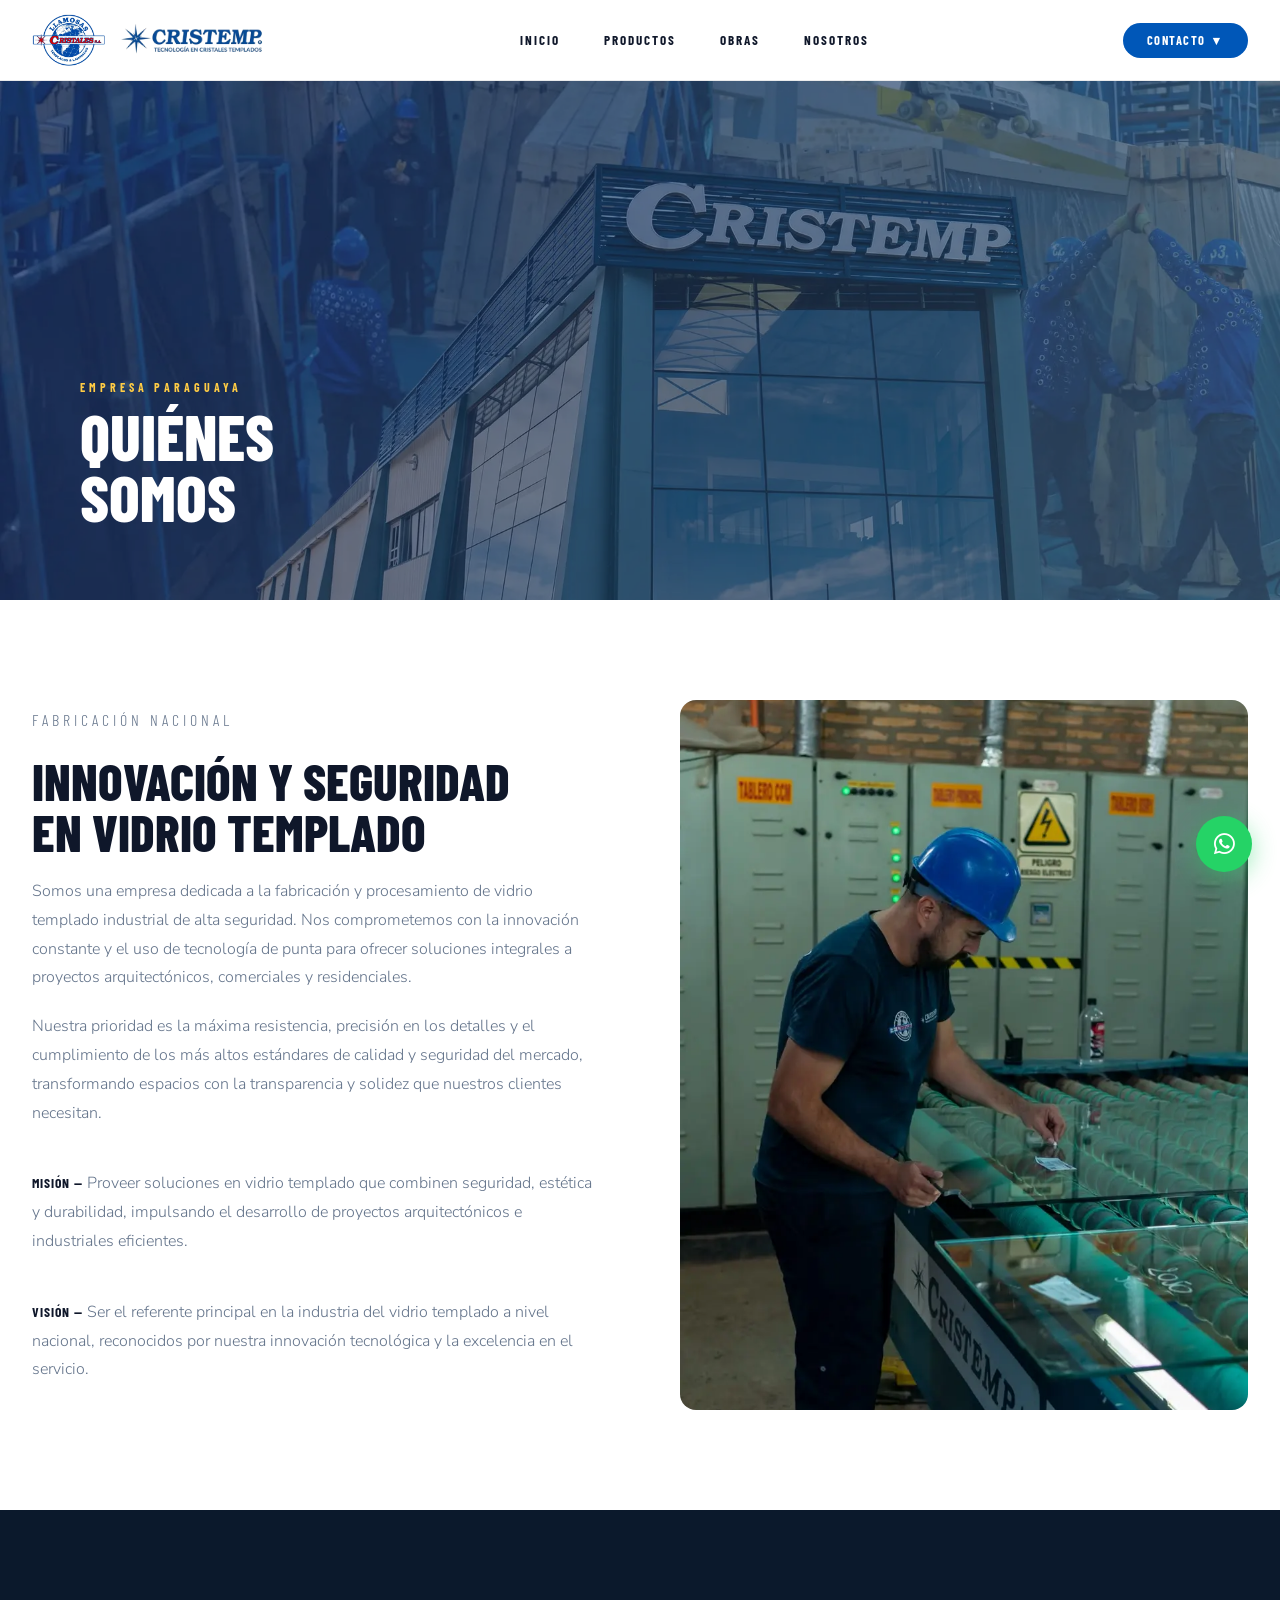
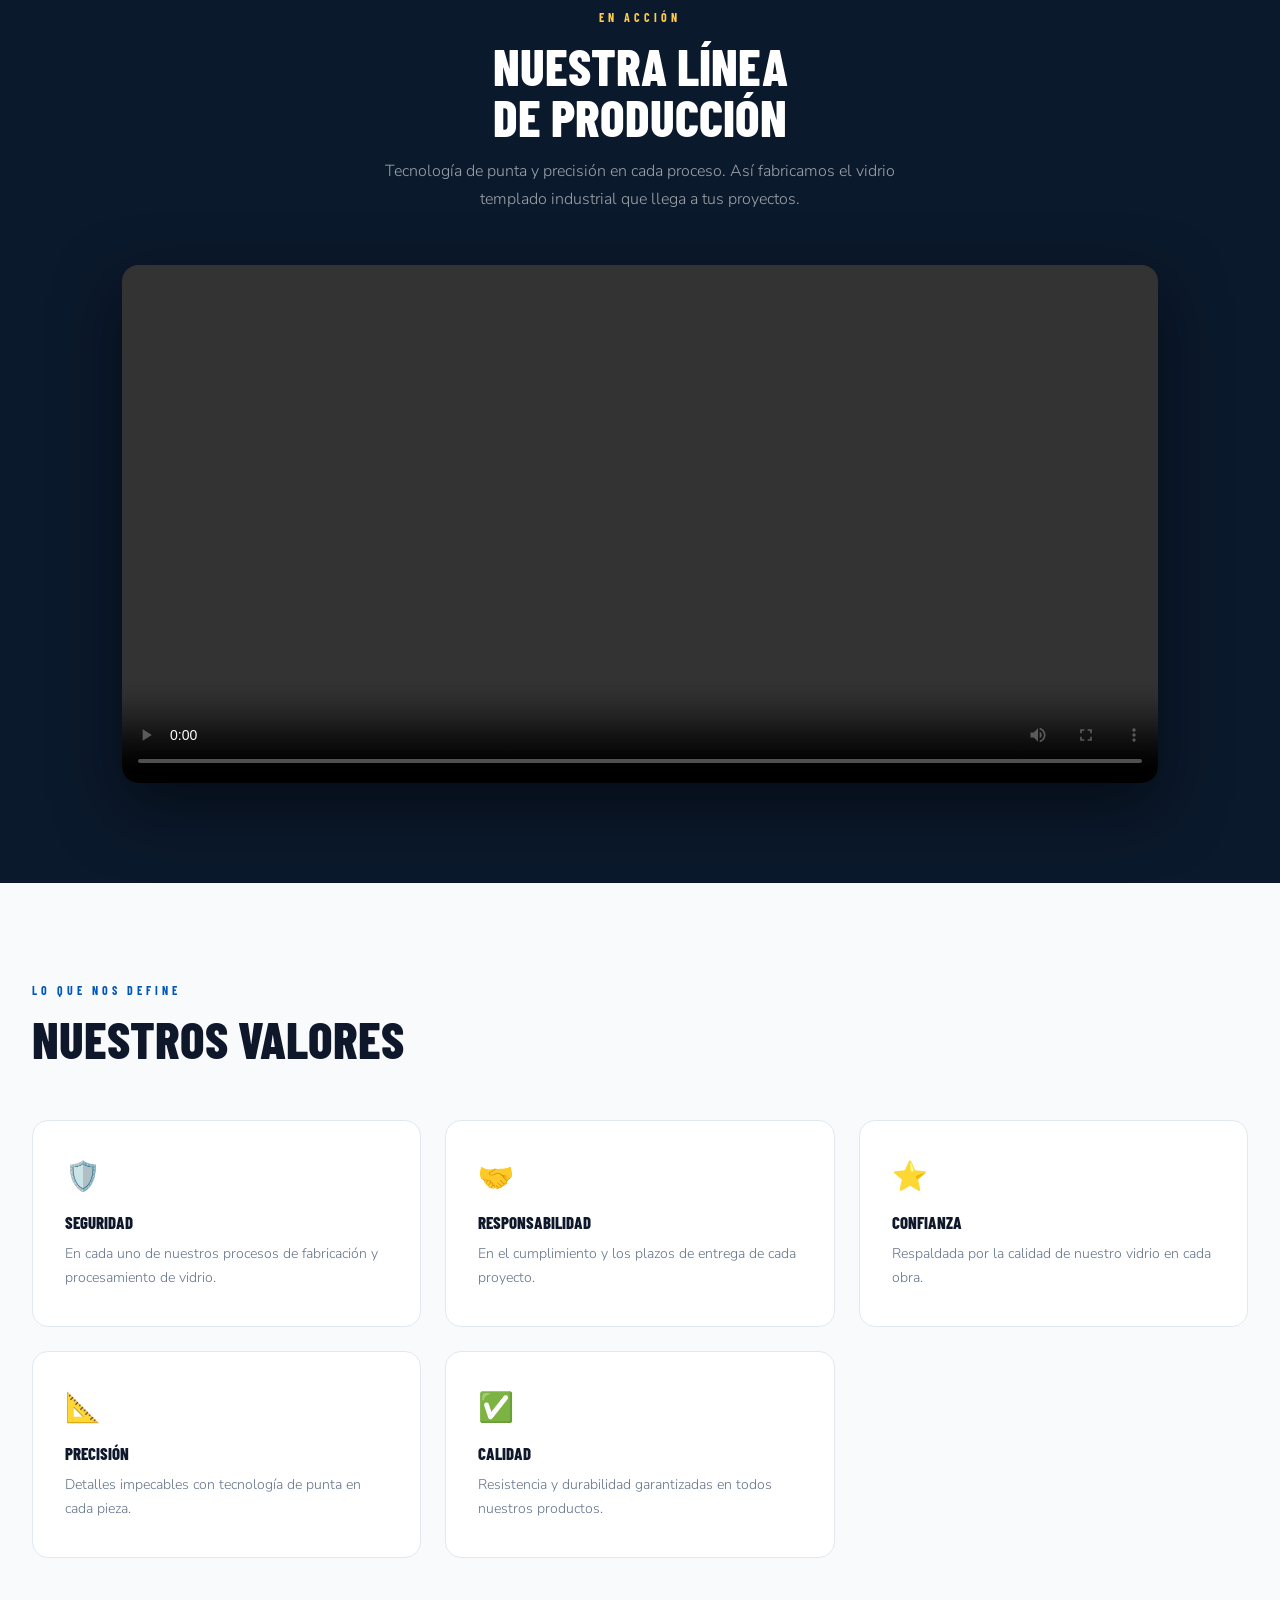
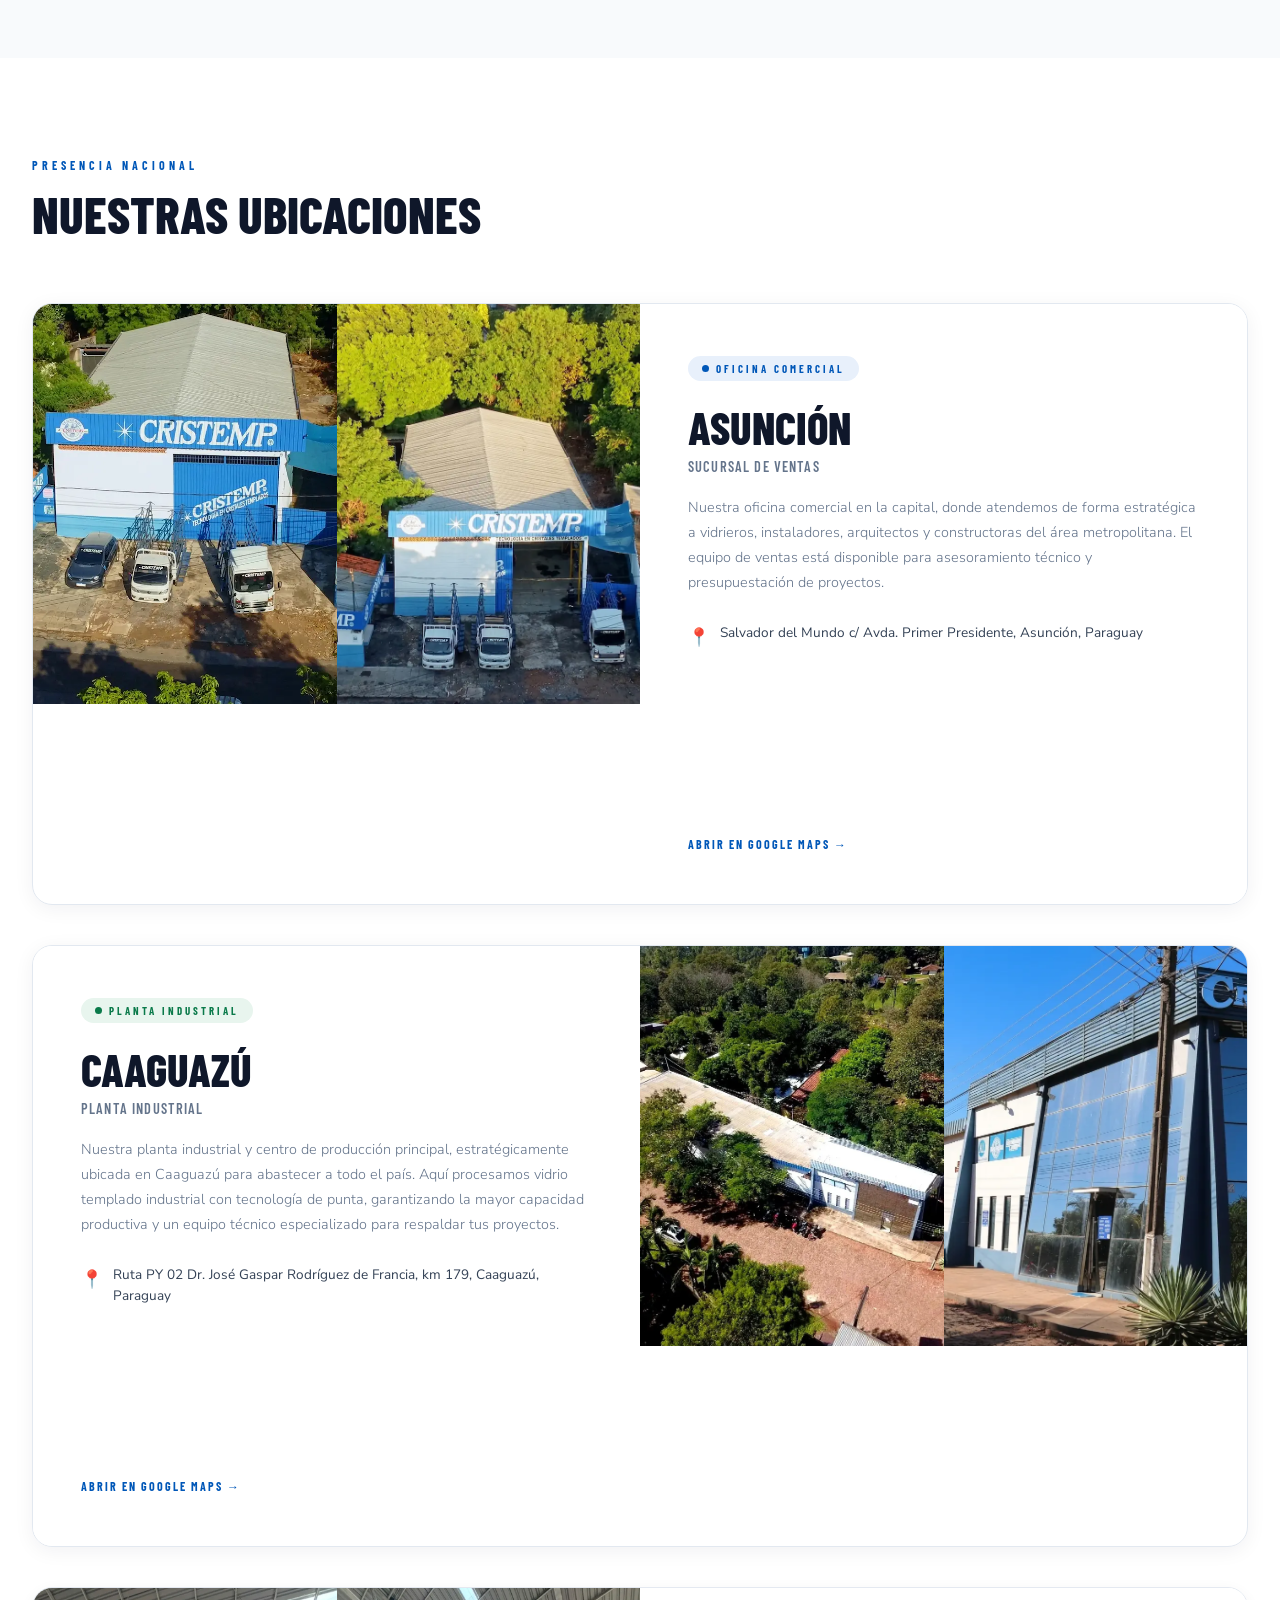
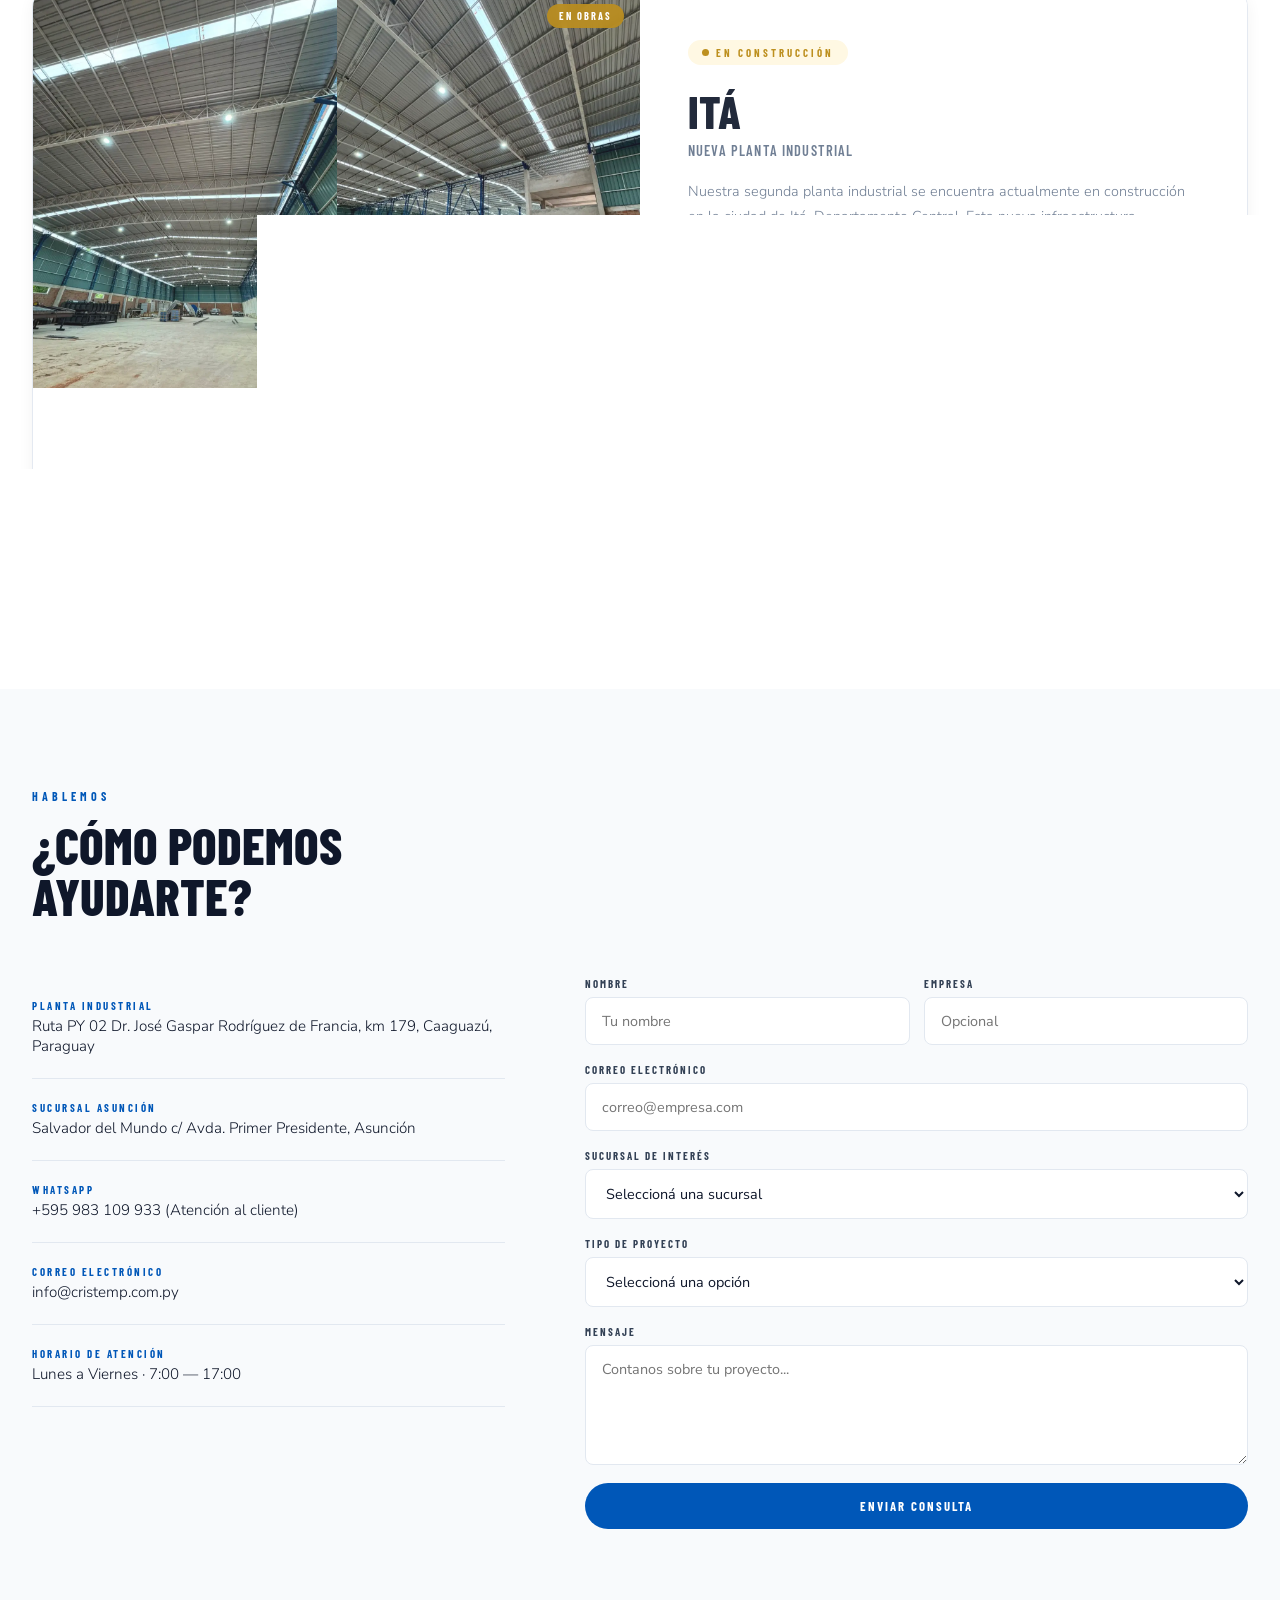
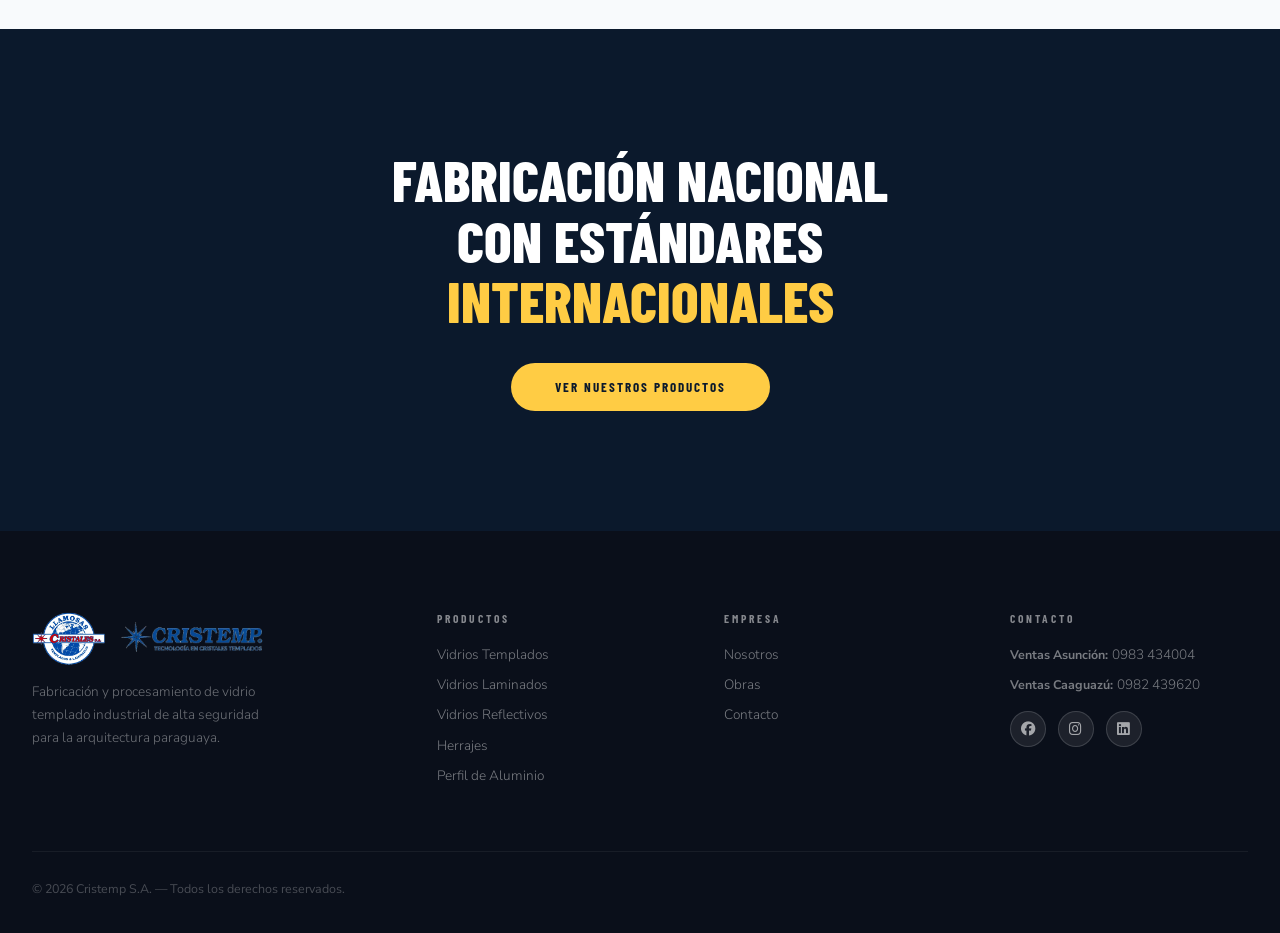
==== nosotros.html @ 5b325dee "re cambio de logo en el head en todas las paginas" ====
<!DOCTYPE html>
<html lang="es">

<head>
  <meta charset="UTF-8">
  <meta name="viewport" content="width=device-width, initial-scale=1.0">
  <title>Cristemp | Nosotros</title>
  <link rel="preconnect" href="https://fonts.googleapis.com">
  <link rel="preconnect" href="https://fonts.gstatic.com" crossorigin>
  <link
    href="https://fonts.googleapis.com/css2?family=Barlow+Condensed:wght@300;400;600;700;800&family=Nunito+Sans:wght@300;400;600&display=swap"
    rel="stylesheet">
  <link rel="stylesheet" href="css/styles.css">
  <link rel="stylesheet" href="https://cdnjs.cloudflare.com/ajax/libs/font-awesome/6.5.1/css/all.min.css">

  <link rel="icon" type="image/webp" href="images/logoOriginal.webp">
</head>

<body>

  <!-- ════ HEADER ════ -->
  <header class="header">
    <div class="header__inner">

      <div class="header__logos">
        <a href="index.html" class="header__logo-link">
          <img src="images/llamosas.webp" alt="Logo Cristemp Principal" class="header__logo-img">
        </a>
        <a href="index.html" class="header__logo-link">
          <img src="images/cristemp.webp" alt="Logo Cristemp Secundario" class="header__logo-img">
        </a>
      </div>

      <nav>
        <button class="nav__toggle" aria-label="Abrir menú" aria-expanded="false">☰</button>
        <ul class="nav__list">
          <li><a href="index.html" class="nav__link">Inicio</a></li>
          <li><a href="productos.html" class="nav__link">Productos</a></li>
          <li><a href="obras.html" class="nav__link">Obras</a></li>
          <li><a href="nosotros.html" class="nav__link">Nosotros</a></li>
        </ul>
      </nav>
      <div class="header__contact-group">
        <!-- Botón principal o contenedor -->
        <button class="nav__cta">Contacto ▼</button>

        <!-- Lista desplegable oculta -->
        <div class="nav__contact-dropdown">
          <a href="https://wa.me/595983434004?text=Hola,%20me%20pongo%20en%20contacto%20a%20trav%C3%A9s%20de%20la%20p%C3%A1gina%20web."
            target="_blank" rel="noopener">
            Asunción: 0983 434004
          </a>
          <a href="https://wa.me/595982439620?text=Hola,%20me%20pongo%20en%20contacto%20a%20trav%C3%A9s%20de%20la%20p%C3%A1gina%20web."
            target="_blank" rel="noopener">
            Caaguazú: 0982 439620
          </a>
        </div>
      </div>
    </div>
  </header>


  <!-- ════ PAGE HERO ════ -->
  <section class="page-hero">
    <img class="page-hero__img"
src="images2/quienesSomos.webp"      alt="Instalación de vidrio templado" loading="eager">
    <div class="page-hero__content">
      <p class="page-hero__label">Empresa paraguaya</p>
      <h1 class="page-hero__title">Quiénes<br>somos</h1>
    </div>
  </section>

  <!-- ════ INTRO ════ -->
  <section class="nosotros-intro">
    <div class="container">
      <div class="nosotros-intro__grid">
        <div class="nosotros-intro__text">
          <p class="section-label">Fabricación nacional</p>
          <h2 class="section-title">Innovación y seguridad<br>en vidrio templado</h2>
          <p>Somos una empresa dedicada a la fabricación y procesamiento de vidrio templado industrial de alta
            seguridad. Nos comprometemos con la innovación constante y el uso de tecnología de punta para ofrecer
            soluciones integrales a proyectos arquitectónicos, comerciales y residenciales.</p>
          <p>Nuestra prioridad es la máxima resistencia, precisión en los detalles y el cumplimiento de los más altos
            estándares de calidad y seguridad del mercado, transformando espacios con la transparencia y solidez que
            nuestros clientes necesitan.</p>
          <br>
          <p><strong
              style="font-family:var(--f-display);font-size:0.85rem;letter-spacing:1px;text-transform:uppercase;color:var(--text-dark);">Misión
              —</strong> Proveer soluciones en vidrio templado que combinen seguridad, estética y durabilidad,
            impulsando el desarrollo de proyectos arquitectónicos e industriales eficientes.</p>
          <br>
          <p><strong
              style="font-family:var(--f-display);font-size:0.85rem;letter-spacing:1px;text-transform:uppercase;color:var(--text-dark);">Visión
              —</strong> Ser el referente principal en la industria del vidrio templado a nivel nacional, reconocidos
            por nuestra innovación tecnológica y la excelencia en el servicio.</p>
        </div>
        <div class="nosotros-intro__img-wrap">
          <img class="nosotros-intro__img"
src="images2/nosotros1.webp"            alt="Instalación de vidrio templado en obra" loading="lazy">
        </div>
      </div>
    </div>
  </section>

  <!-- ════ VIDEO PRODUCCIÓN ════ -->
  <section class="video-section">
    <div class="video-section__inner">
      <div class="video-section__header">
        <p class="section-label">En acción</p>
        <h2 class="section-title">Nuestra línea<br>de producción</h2>
        <p class="video-section__desc">Tecnología de punta y precisión en cada proceso. Así fabricamos el vidrio templado industrial que llega a tus proyectos.</p>
      </div>
      <div class="video-section__player">
        <video
          controls
          preload="metadata"
          playsinline
          aria-label="Video de la línea de producción de Cristemp">
          <source src="videos/produccion.mp4" type="video/mp4">
          Tu navegador no soporta la reproducción de este video.
        </video>
      </div>
    </div>
  </section>

  <!-- ════ VALORES ════ -->
  <section class="valores">
    <div class="container">
      <p class="section-label">Lo que nos define</p>
      <h2 class="section-title">Nuestros valores</h2>
      <div class="valores__grid">
        <div class="valor-card">
          <div class="valor-card__icon">🛡️</div>
          <h3 class="valor-card__title">Seguridad</h3>
          <p class="valor-card__desc">En cada uno de nuestros procesos de fabricación y procesamiento de vidrio.</p>
        </div>
        <div class="valor-card">
          <div class="valor-card__icon">🤝</div>
          <h3 class="valor-card__title">Responsabilidad</h3>
          <p class="valor-card__desc">En el cumplimiento y los plazos de entrega de cada proyecto.</p>
        </div>
        <div class="valor-card">
          <div class="valor-card__icon">⭐</div>
          <h3 class="valor-card__title">Confianza</h3>
          <p class="valor-card__desc">Respaldada por la calidad de nuestro vidrio en cada obra.</p>
        </div>
        <div class="valor-card">
          <div class="valor-card__icon">📐</div>
          <h3 class="valor-card__title">Precisión</h3>
          <p class="valor-card__desc">Detalles impecables con tecnología de punta en cada pieza.</p>
        </div>
        <div class="valor-card">
          <div class="valor-card__icon">✅</div>
          <h3 class="valor-card__title">Calidad</h3>
          <p class="valor-card__desc">Resistencia y durabilidad garantizadas en todos nuestros productos.</p>
        </div>
      </div>
    </div>
  </section>

  <!-- ════ UBICACIONES ════ -->
  <section class="ubicaciones">
    <div class="container">

      <div class="ubicaciones__header">
        <p class="section-label">Presencia nacional</p>
        <h2 class="section-title">Nuestras ubicaciones</h2>
      </div>

      <!-- ── SUCURSAL ASUNCIÓN ── -->
      <div class="loc-card">

        <div class="loc-card__info">
          <div>
            <span class="loc-card__badge loc-card__badge--office">
              <span class="loc-card__badge-dot"></span>
              Oficina comercial
            </span>
            <div class="loc-card__city">Asunción</div>
            <div class="loc-card__type">Sucursal de ventas</div>
            <p class="loc-card__desc">Nuestra oficina comercial en la capital, donde atendemos de forma estratégica a
              vidrieros, instaladores, arquitectos y constructoras del área metropolitana. El equipo de ventas está
              disponible para asesoramiento técnico y presupuestación de proyectos.</p>
            <div class="loc-card__address">
              <span class="loc-card__address-icon">📍</span>
              <span>Salvador del Mundo c/ Avda. Primer Presidente, Asunción, Paraguay</span>
            </div>
          </div>
          <a href="https://maps.app.goo.gl/vZs5Sca8u6DC9rLQ6" target="_blank" rel="noopener" class="loc-card__map-link">
            Abrir en Google Maps →
          </a>
        </div>

        <div class="loc-card__media">
          <div class="loc-card__photos">
            <div class="loc-card__photo">
              <img src="images2/sucursal_asu1.webp" alt="Interior oficina comercial Cristemp Asunción" loading="lazy">
            </div>
            <div class="loc-card__photo">
              <img src="images2/sucursal_asu2.webp" alt="Fachada zona comercial Asunción" loading="lazy">
            </div>
          </div>
          <div class="loc-card__map">
            <iframe
              src="https://www.google.com/maps/embed?pb=!1m18!1m12!1m3!1d3607.4!2d-57.5759!3d-25.2866!2m3!1f0!2f0!3f0!3m2!1i1024!2i768!4f13.1!3m3!1m2!1s0x945da5dbe191bf5b%3A0x3f85fe42ce39c18c!2sLlamosas+cristales+SA.+Sucursal+asuncion!5e0!3m2!1ses!2spy!4v1700000000000"
              allowfullscreen loading="lazy" referrerpolicy="no-referrer-when-downgrade"
              title="Mapa sucursal Asunción"></iframe>
          </div>
        </div>

      </div>

      <!-- ── PLANTA CAAGUAZÚ ── -->
      <div class="loc-card">

        <div class="loc-card__info">
          <div>
            <span class="loc-card__badge loc-card__badge--plant">
              <span class="loc-card__badge-dot"></span>
              Planta industrial
            </span>
            <div class="loc-card__city">Caaguazú</div>
            <div class="loc-card__type">Planta Industrial</div>
            <p class="loc-card__desc">Nuestra planta industrial y centro de producción principal, estratégicamente
              ubicada en Caaguazú para abastecer a todo el país. Aquí procesamos vidrio templado industrial con
              tecnología de punta, garantizando la mayor capacidad productiva y un equipo técnico especializado para
              respaldar tus proyectos.</p>
            <div class="loc-card__address">
              <span class="loc-card__address-icon">📍</span>
              <span>Ruta PY 02 Dr. José Gaspar Rodríguez de Francia, km 179, Caaguazú, Paraguay</span>
            </div>
          </div>
          <a href="https://maps.app.goo.gl/5LcsoNqG1Ea5jSvW6" target="_blank" rel="noopener" class="loc-card__map-link">
            Abrir en Google Maps →
          </a>
        </div>

        <div class="loc-card__media">
          <div class="loc-card__photos">
            <div class="loc-card__photo">
              <img src="images2/caaguazu.webp" alt="Fachada planta industrial Cristemp Caaguazú" loading="lazy">
            </div>
            <div class="loc-card__photo">
              <img src="images2/caaguazu1.webp" alt="Interior planta fabricación vidrio templado" loading="lazy">
            </div>
          </div>
          <div class="loc-card__map">
            <iframe
              src="https://www.google.com/maps/embed?pb=!1m18!1m12!1m3!1d3607.4!2d-56.0133!3d-25.4364!2m3!1f0!2f0!3f0!3m2!1i1024!2i768!4f13.1!3m3!1m2!1s0x945f3cbc72a66d6f%3A0x3eabd036921df5b3!2sLlamosas+Cristales+S.A.!5e0!3m2!1ses!2spy!4v1700000000001"
              allowfullscreen loading="lazy" referrerpolicy="no-referrer-when-downgrade"
              title="Mapa planta Caaguazú"></iframe>
          </div>
        </div>

      </div>

      <!-- ── PLANTA ITÁ (EN CONSTRUCCIÓN) ── -->
      <div class="loc-card loc-card--wip">

        <div class="loc-card__info">
          <div>
            <span class="loc-card__badge loc-card__badge--wip">
              <span class="loc-card__badge-dot"></span>
              En construcción
            </span>
            <div class="loc-card__city">Itá</div>
            <div class="loc-card__type">Nueva planta industrial</div>
            <p class="loc-card__desc">Nuestra segunda planta industrial se encuentra actualmente en construcción en la
              ciudad de Itá, Departamento Central. Esta nueva infraestructura estratégica ampliará significativamente
              nuestra capacidad de producción y distribución, asegurando una respuesta más ágil y eficiente a la
              creciente demanda del área metropolitana y todo el país.</p>
            <div class="loc-card__address">
              <span class="loc-card__address-icon">📍</span>
              <span>Ruta PY 01, Itá, Departamento Central, Paraguay</span>
            </div>
          </div>
          <a href="https://maps.app.goo.gl/eWTf6ELAeUcPGBht8" target="_blank" rel="noopener" class="loc-card__map-link">
            Abrir en Google Maps →
          </a>
        </div>

        <div class="loc-card__media">
          <div class="loc-card__photos">
            <div class="loc-card__photo">
              <img src="images2/ita1.webp" alt="Construcción nueva planta Cristemp Itá" loading="lazy">
            </div>
            <div class="loc-card__photo" style="position:relative;">
              <img src="images2/ita2.webp" alt="Obra en progreso planta industrial Itá" loading="lazy">
              <div class="loc-card__wip-badge">En obras</div>
            </div>
          </div>
          <div class="loc-card__map">
            <iframe
              src="https://www.google.com/maps/embed?pb=!1m18!1m12!1m3!1d14432.0!2d-57.3607!3d-25.4950!2m3!1f0!2f0!3f0!3m2!1i1024!2i768!4f13.1!3m3!1m2!1s0x945d94e0e5a9c1c1%3A0x1!2zSXTDoSwgUGFyYWd1YXk!5e0!3m2!1ses!2spy!4v1700000000002"
              allowfullscreen loading="lazy" referrerpolicy="no-referrer-when-downgrade"
              title="Mapa planta Itá"></iframe>
          </div>
        </div>

      </div>

    </div>
  </section>

  <!-- ════ CONTACTO ════ -->
  <section class="contact-section" id="contacto">
    <div class="container">
      <p class="section-label">Hablemos</p>
      <h2 class="section-title">¿Cómo podemos<br>ayudarte?</h2>

      <div class="contact-grid">

        <div class="contact-info">
          <div class="contact-info__item">
            <span class="contact-info__label">Planta Industrial</span>
            <span class="contact-info__value">Ruta PY 02 Dr. José Gaspar Rodríguez de Francia, km 179, Caaguazú, Paraguay</span>
          </div>
          <div class="contact-info__item">
            <span class="contact-info__label">Sucursal Asunción</span>
            <span class="contact-info__value">Salvador del Mundo c/ Avda. Primer Presidente, Asunción</span>
          </div>
          <div class="contact-info__item">
            <span class="contact-info__label">WhatsApp</span>
            <span class="contact-info__value">+595 983 109 933 (Atención al cliente)</span>
          </div>
          <div class="contact-info__item">
            <span class="contact-info__label">Correo electrónico</span>
            <span class="contact-info__value">info@cristemp.com.py</span>
          </div>
          <div class="contact-info__item">
            <span class="contact-info__label">Horario de atención</span>
            <span class="contact-info__value">Lunes a Viernes · 7:00 — 17:00</span>
          </div>
        </div>

        <form class="contact-form" onsubmit="return false;">
          <div class="form-row">
            <div class="form-field">
              <label for="nombre">Nombre</label>
              <input type="text" id="nombre" placeholder="Tu nombre">
            </div>
            <div class="form-field">
              <label for="empresa">Empresa</label>
              <input type="text" id="empresa" placeholder="Opcional">
            </div>
          </div>
          <div class="form-field">
            <label for="email">Correo electrónico</label>
            <input type="email" id="email" placeholder="correo@empresa.com">
          </div>
          <div class="form-field">
            <label for="sucursal">Sucursal de interés</label>
            <select id="sucursal">
              <option value="" disabled selected>Seleccioná una sucursal</option>
              <option>Asunción (Sucursal comercial)</option>
              <option>Caaguazú (Planta principal)</option>
              <option>Cualquiera</option>
            </select>
          </div>
          <div class="form-field">
            <label for="tipo">Tipo de proyecto</label>
            <select id="tipo">
              <option value="" disabled selected>Seleccioná una opción</option>
              <option>Edificio corporativo</option>
              <option>Residencia privada</option>
              <option>Local comercial</option>
              <option>Obra pública</option>
              <option>Otro</option>
            </select>
          </div>
          <div class="form-field">
            <label for="mensaje">Mensaje</label>
            <textarea id="mensaje" placeholder="Contanos sobre tu proyecto..."></textarea>
          </div>
          <div>
            <button type="submit" class="btn btn--primary" style="width:100%;padding:15px;font-size:0.8rem;">
              Enviar consulta
            </button>
          </div>
        </form>

      </div>
    </div>
  </section>

  <!-- ════ CTA FINAL ════ -->
  <section class="nosotros-cta">
    <div class="container">
      <h2 class="nosotros-cta__title">Fabricación nacional<br>con estándares <span>internacionales</span></h2>
      <a href="productos.html" class="nosotros-cta__btn">Ver nuestros productos</a>
    </div>
  </section>

  <footer class="footer">
    <div class="container">
      <div class="footer__top">
        <div class="footer__brand">
          <!-- LOGOS AGREGADOS Y TEXTO ANTERIOR ELIMINADO -->
          <div class="footer__logos">
            <a href="index.html" class="header__logo-link">
              <img src="images/llamosas.webp" alt="Logo Cristemp Principal" class="header__logo-img">
            </a>
            <a href="index.html" class="header__logo-link">
              <img src="images/cristemp.webp" alt="Logo Cristemp Secundario" class="header__logo-img">
            </a>
          </div>
          <p class="footer__brand-desc">Fabricación y procesamiento de vidrio templado industrial de alta seguridad para
            la arquitectura paraguaya.</p>
        </div>
        <div class="footer__col">
          <div class="footer__col-title">Productos</div>
          <ul>
            <li><a href="productos.html#vidrios">Vidrios Templados</a></li>
            <li><a href="productos.html#vidrios">Vidrios Laminados</a></li>
            <li><a href="productos.html#vidrios">Vidrios Reflectivos</a></li>
            <li><a href="productos.html#herrajes">Herrajes</a></li>
            <li><a href="productos.html#aluminio">Perfil de Aluminio</a></li>
          </ul>
        </div>
        <div class="footer__col">
          <div class="footer__col-title">Empresa</div>
          <ul>
            <li><a href="nosotros.html">Nosotros</a></li>
            <li><a href="obras.html">Obras</a></li>
            <li><a href="nosotros.html#contacto">Contacto</a></li>
          </ul>
        </div>
        <div class="footer__col">
          <div class="footer__col-title">Contacto</div>
          <ul>
            <li><strong>Ventas Asunción:</strong> <a
                href="https://wa.me/595983434004?text=Hola,%20me%20pongo%20en%20contacto%20a%20trav%C3%A9s%20de%20la%20p%C3%A1gina%20web.%20Quisiera%20recibir%20m%C3%A1s%20informaci%C3%B3n%20sobre%20sus%20productos%20y%20servicios%20de%20vidrios%20templados"
                target="_blank" rel="noopener">0983 434004</a></li>
            <li><strong>Ventas Caaguazú:</strong> <a
                href="https://wa.me/595982439620?text=Hola,%20me%20pongo%20en%20contacto%20a%20trav%C3%A9s%20de%20la%20p%C3%A1gina%20web.%20Quisiera%20recibir%20m%C3%A1s%20informaci%C3%B3n%20sobre%20sus%20productos%20y%20servicios%20de%20vidrios%20templados"
                target="_blank" rel="noopener">0982 439620</a></li>
          </ul>

          <div class="footer__social">
            <a href="https://www.facebook.com/share/1bWRRLYzb1/?mibextid=wwXlfr" target="_blank" rel="noopener"
              class="social-icon">
              <i class="fab fa-facebook"></i>
            </a>
            <a href="https://www.instagram.com/cristemp_py?igsh=cDNnd2t2dG1pcGU3" target="_blank" rel="noopener"
              class="social-icon">
              <i class="fab fa-instagram"></i>
            </a>
            <a href="https://www.linkedin.com/company/cristemp/" target="_blank" rel="noopener" class="social-icon">
              <i class="fab fa-linkedin"></i>
            </a>
          </div>
        </div> <!-- CORREGIDO: Cierre correcto de footer__col -->
      </div> <!-- cierra footer__top -->
      <div class="footer__bottom">
        <span class="footer__copy">&copy; 2026 Cristemp S.A. — Todos los derechos reservados.</span>
      </div>
    </div>
  </footer>

  <!-- ════ WHATSAPP FLOTANTE ════ -->
  <a class="wa-float"
    href="https://wa.me/595983109933?text=Hola%2C%20me%20pongo%20en%20contacto%20a%20trav%C3%A9s%20de%20la%20p%C3%A1gina%20web.%20Quisiera%20recibir%20m%C3%A1s%20informaci%C3%B3n%20sobre%20sus%20productos%20y%20servicios%20de%20vidrios%20templados"
    target="_blank" rel="noopener" aria-label="Contactar por WhatsApp">
    <i class="fab fa-whatsapp"></i>
  </a>

  <script src="main.js"></script>
</body>

</html>
---- css/styles.css ----
/* ═══════════════════════════════════════════
   CRISTEMP — DESIGN TOKENS
═══════════════════════════════════════════ */
@import url('https://fonts.googleapis.com/css2?family=Barlow+Condensed:wght@300;400;600;700;800&family=Nunito+Sans:wght@300;400;600&display=swap');

:root {
  --blue: #0057B8;
  --blue-dark: #003d82;
  --blue-deep: #0b192c;
  --blue-light: #f0f5fa;
  --blue-mid: #bcd2ee;
  --red: #CC1B1B;
  --gold: #ffcc44;
  --white: #ffffff;
  --off-white: #f8fafc;
  --gray-50: #f1f5f9;
  --gray-100: #e2e8f0;
  --gray-300: #cbd5e1;
  --gray-500: #64748b;
  --gray-700: #334155;
  --ink: #0f172a;
  --f-display: 'Barlow Condensed', sans-serif;
  --f-body: 'Nunito Sans', sans-serif;
  --text-dark: #0f172a;
  --text-muted: #64748b;
  --bg-canvas: #f8fafc;
  --radius: 8px;
  --radius-lg: 16px;
  --shadow-sm: 0 2px 8px rgba(15, 23, 42, 0.04);
  --shadow-md: 0 8px 24px rgba(11, 25, 44, 0.08);
  --shadow-lg: 0 16px 48px rgba(11, 25, 44, 0.14);
  --transition: all 0.4s cubic-bezier(0.4, 0, 0.2, 1);
  --ease: cubic-bezier(0.4, 0, 0.2, 1);
  --max-w: 1400px;
  --glass-bg: rgba(11, 25, 44, 0.60);
  --glass-border: rgba(255, 255, 255, 0.15);
}

/* ═══════════════════════════════════════════
   RESET
═══════════════════════════════════════════ */
*,
*::before,
*::after {
  margin: 0;
  padding: 0;
  box-sizing: border-box;
}

html {
  scroll-behavior: smooth;
}

body {
  font-family: var(--f-body);
  color: var(--text-muted);
  background-color: var(--bg-canvas);
  -webkit-font-smoothing: antialiased;
  padding-top: 80px;
}

img {
  display: block;
  max-width: 100%;
}

a {
  text-decoration: none;
  color: inherit;
}

/* ═══════════════════════════════════════════
   LAYOUT
═══════════════════════════════════════════ */
.container {
  max-width: var(--max-w);
  margin: 0 auto;
  padding: 0 32px;
}

/* ═══════════════════════════════════════════
   HEADER
═══════════════════════════════════════════ */
.header {
  position: fixed;
  top: 0;
  left: 0;
  width: 100%;
  z-index: 1000;
  background: rgba(255, 255, 255, 0.94);
  backdrop-filter: blur(16px);
  -webkit-backdrop-filter: blur(16px);
  border-bottom: 1px solid rgba(0, 0, 0, 0.06);
  transition: var(--transition);
}

.header__inner {
  display: flex;
  align-items: center;
  justify-content: space-between;
  height: 80px;
  max-width: var(--max-w);
  margin: 0 auto;
  padding: 0 32px;
}

.header__logo {
  font-family: var(--f-display);
  font-size: 1.5rem;
  font-weight: 800;
  letter-spacing: 5px;
  color: var(--text-dark);
  text-transform: uppercase;
}

.header__logos {
  display: flex;
  align-items: center;
  gap: 15px;
}

.header__logo-img {
  max-height: 55px;
  width: auto;
  display: block;
}

.header__logo-link {
  display: inline-block;
  transition: opacity 0.3s ease;
}

.header__logo-link:hover {
  opacity: 0.8;
}

/* Nav links */
.nav__list {
  display: flex;
  gap: 44px;
  list-style: none;
}

.nav__link {
  font-family: var(--f-display);
  font-size: 0.82rem;
  font-weight: 700;
  letter-spacing: 2px;
  text-transform: uppercase;
  color: var(--text-dark);
  position: relative;
  padding-bottom: 4px;
  transition: color 0.2s;
}

.nav__link::after {
  content: '';
  position: absolute;
  bottom: 0;
  left: 0;
  width: 0;
  height: 2px;
  background: var(--blue);
  transition: width 0.35s var(--ease);
}

.nav__link:hover::after,
.nav__link--active::after {
  width: 100%;
}

.nav__link:hover {
  color: var(--blue);
}

/* CTA button */
.nav__cta {
  font-family: var(--f-display);
  font-size: 0.78rem;
  font-weight: 700;
  letter-spacing: 1.5px;
  text-transform: uppercase;
  color: var(--white);
  background: var(--blue);
  padding: 10px 24px;
  border-radius: 30px;
  transition: var(--transition);
  cursor: pointer;
  border: none;
}

.nav__cta:hover {
  background: var(--blue-dark);
  transform: translateY(-1px);
}

/* Dropdown contacto */
.header__contact-group {
  position: relative;
  display: inline-block;
}

.nav__contact-dropdown {
  display: none;
  position: absolute;
  top: calc(100% + 8px);
  right: 0;
  background: var(--white);
  border: 1px solid var(--gray-100);
  border-radius: 10px;
  box-shadow: 0 8px 24px rgba(0, 0, 0, 0.12);
  min-width: 220px;
  overflow: hidden;
  z-index: 200;
}

.header__contact-group.is-open .nav__contact-dropdown {
  display: flex;
  flex-direction: column;
}

.header__contact-group:hover .nav__contact-dropdown {
  display: flex;
  flex-direction: column;
}

.nav__contact-dropdown a {
  display: block;
  padding: 14px 20px;
  font-family: var(--f-display);
  font-size: 0.82rem;
  font-weight: 700;
  color: var(--text-dark);
  border-bottom: 1px solid var(--gray-50);
  transition: background 0.2s, color 0.2s;
}

.nav__contact-dropdown a:last-child {
  border-bottom: none;
}

.nav__contact-dropdown a:hover {
  background: var(--blue-light);
  color: var(--blue);
}

.nav__toggle {
  display: none;
  background: none;
  border: none;
  cursor: pointer;
  font-size: 1.4rem;
  color: var(--text-dark);
}

/* ═══════════════════════════════════════════
   SECCIÓN LABELS / TÍTULOS GENERALES
═══════════════════════════════════════════ */
.section-label {
  font-family: var(--f-display);
  font-size: 0.75rem;
  font-weight: 700;
  letter-spacing: 4px;
  text-transform: uppercase;
  color: var(--blue);
  margin-bottom: 16px;
}

.section-title {
  font-family: var(--f-display);
  font-size: clamp(2rem, 4vw, 3.4rem);
  font-weight: 800;
  text-transform: uppercase;
  color: var(--text-dark);
  line-height: 1.0;
  margin-bottom: 20px;
}

/* ═══════════════════════════════════════════
   HERO — FULLSCREEN (index.html)
═══════════════════════════════════════════ */
.hero {
  position: relative;
  height: 100vh;
  min-height: 580px;
  overflow: hidden;
  background: var(--blue-deep);
}

/* ── HERO ESTÁTICO (sin carrusel) — más bajo, imagen fija ── */
.hero--static {
  height: 62vh;
  min-height: 420px;
  max-height: 620px;
}

.hero__picture {
  position: absolute;
  inset: 0;
  width: 100%;
  height: 100%;
  background-size: cover;
  background-repeat: no-repeat;
}

/* Desktop: fachada de vidrio de alto impacto */
.hero__picture--desktop {
  display: block;
  background-position: center 40%;
}

/* Mobile: oculto por defecto, se activa en la media query de abajo */
.hero__picture--mobile {
  display: none;
}

.hero__track {
  position: absolute;
  inset: 0;
}

.hero__slide {
  position: absolute;
  inset: 0;
  opacity: 0;
  transition: opacity 1.1s ease;
}

.hero__slide.is-active {
  opacity: 1;
}

.hero__slide-img {
  width: 100%;
  height: 100%;
  object-fit: cover;
  object-position: center;
  transform: scale(1.06);
  transition: transform 8s ease;
  display: block;
}

.hero__slide.is-active .hero__slide-img {
  transform: scale(1);
}

.hero__slide-overlay {
  position: absolute;
  inset: 0;
  background: linear-gradient(105deg, rgba(5, 13, 24, 0.72) 0%, rgba(5, 13, 24, 0.35) 55%, rgba(5, 13, 24, 0.08) 100%);
}

/* Card glassmorphism */
.hero__card {
  position: absolute;
  left: clamp(12px, 3vw, 48px);
  top: 50%;
  transform: translateY(-50%);
  z-index: 10;
  background: rgba(11, 25, 44, 0.58);
  backdrop-filter: blur(22px);
  -webkit-backdrop-filter: blur(22px);
  border: 1px solid rgba(255, 255, 255, 0.14);
  border-radius: 20px;
  padding: 40px 44px;
  max-width: 400px;
  width: calc(100% - 24px);
  box-shadow: 0 24px 60px rgba(0, 0, 0, 0.30);
}

.hero__card-label {
  font-family: var(--f-display);
  font-size: 0.7rem;
  font-weight: 700;
  letter-spacing: 4px;
  text-transform: uppercase;
  color: var(--gold);
  margin-bottom: 14px;
  display: block;
}

.hero__card-title {
  font-family: var(--f-display);
  font-size: clamp(2rem, 4vw, 2.8rem);
  font-weight: 800;
  line-height: 1.05;
  text-transform: uppercase;
  color: var(--white);
  margin-bottom: 16px;
}

.hero__card-desc {
  font-size: 0.9rem;
  font-weight: 300;
  line-height: 1.75;
  color: rgba(255, 255, 255, 0.72);
  margin-bottom: 28px;
}

.hero__card-actions {
  display: flex;
  gap: 12px;
  align-items: center;
  flex-wrap: wrap;
}

/* Contenido mobile: oculto por defecto, se activa en @media max-width 768px */
.hero__mobile-content {
  display: none;
}

.hero__card-btn {
  font-family: var(--f-display);
  font-size: 0.75rem;
  font-weight: 700;
  letter-spacing: 1.5px;
  text-transform: uppercase;
  color: var(--blue-deep);
  background: var(--white);
  padding: 12px 28px;
  border-radius: 30px;
  text-decoration: none;
  transition: all 0.3s ease;
  white-space: nowrap;
}

.hero__card-btn:hover {
  background: var(--gold);
  transform: translateY(-2px);
}

.hero__arrows {
  display: flex;
  gap: 8px;
}

.hero__arrow {
  width: 40px;
  height: 40px;
  border-radius: 50%;
  border: 1.5px solid rgba(255, 255, 255, 0.35);
  background: rgba(255, 255, 255, 0.08);
  color: var(--white);
  font-size: 1rem;
  cursor: pointer;
  display: flex;
  align-items: center;
  justify-content: center;
  transition: all 0.25s ease;
}

.hero__arrow:hover {
  background: rgba(255, 255, 255, 0.20);
  border-color: rgba(255, 255, 255, 0.70);
}

.hero__dots {
  position: absolute;
  bottom: clamp(100px, 16vh, 160px);
  left: clamp(24px, 6vw, 100px);
  display: flex;
  gap: 8px;
  z-index: 11;
}

.hero__dot {
  width: 7px;
  height: 7px;
  border-radius: 50%;
  background: rgba(255, 255, 255, 0.30);
  border: none;
  cursor: pointer;
  padding: 0;
  transition: all 0.35s ease;
}

.hero__dot.is-active {
  background: var(--white);
  width: 24px;
  border-radius: 4px;
}

/* ═══════════════════════════════════════════
   CAT BAR (index)
═══════════════════════════════════════════ */
.cat-bar {
  display: grid;
  grid-template-columns: repeat(4, 1fr);
  position: relative;
  z-index: 5;
}

.cat-bar__item {
  display: flex;
  align-items: center;
  justify-content: space-between;
  padding: 22px 28px;
  text-decoration: none;
  font-family: var(--f-display);
  font-size: 1rem;
  font-weight: 700;
  letter-spacing: 0.03em;
  text-transform: uppercase;
  color: var(--white);
  position: relative;
  overflow: hidden;
  transition: filter 0.25s ease;
}

.cat-bar__item::after {
  content: '';
  position: absolute;
  inset: 0;
  background: rgba(255, 255, 255, 0);
  transition: background 0.25s ease;
}

.cat-bar__item:hover::after {
  background: rgba(255, 255, 255, 0.12);
}

.cat-bar__item:nth-child(1) {
  background: #0057B8;
}

.cat-bar__item:nth-child(2) {
  background: #4a5568;
}

.cat-bar__item:nth-child(3) {
  background: #003d82;
}

.cat-bar__item:nth-child(4) {
  background: #718096;
}

.cat-bar__arrow {
  font-size: 1.2rem;
  opacity: 0.7;
}

/* ═══════════════════════════════════════════
   DISCOVER (index)
═══════════════════════════════════════════ */
.discover {
  padding: 80px 0 100px;
  background: var(--white);
}

.discover__heading {
  font-family: var(--f-display);
  font-size: clamp(2rem, 4vw, 3rem);
  font-weight: 800;
  text-transform: uppercase;
  color: var(--text-dark);
  margin-bottom: 40px;
  padding: 0 32px;
  max-width: var(--max-w);
  margin-left: auto;
  margin-right: auto;
}

.discover__grid {
  display: grid;
  grid-template-columns: repeat(3, 1fr);
  gap: 16px;
  max-width: var(--max-w);
  margin: 0 auto;
  padding: 0 32px;
}

.disc-card {
  position: relative;
  aspect-ratio: 3/4;
  border-radius: 16px;
  overflow: hidden;
  cursor: pointer;
  text-decoration: none;
  display: block;
  background: var(--gray-100);
}

.disc-card__img {
  width: 100%;
  height: 100%;
  object-fit: cover;
  transition: transform 0.7s ease;
  display: block;
}

.disc-card:hover .disc-card__img {
  transform: scale(1.05);
}

.disc-card__overlay {
  position: absolute;
  inset: 0;
  background: linear-gradient(0deg, rgba(5, 13, 24, 0.82) 0%, rgba(5, 13, 24, 0.05) 55%);
}

.disc-card__icon {
  position: absolute;
  top: 20px;
  right: 20px;
  width: 38px;
  height: 38px;
  border-radius: 50%;
  background: rgba(255, 255, 255, 0.15);
  backdrop-filter: blur(8px);
  border: 1px solid rgba(255, 255, 255, 0.25);
  display: flex;
  align-items: center;
  justify-content: center;
  font-size: 1rem;
  color: var(--white);
  transition: background 0.25s ease;
}

.disc-card:hover .disc-card__icon {
  background: rgba(255, 255, 255, 0.30);
}

.disc-card__body {
  position: absolute;
  bottom: 0;
  padding: 28px 24px;
}

.disc-card__name {
  font-family: var(--f-display);
  font-size: 1.6rem;
  font-weight: 800;
  text-transform: uppercase;
  color: var(--white);
  line-height: 1.1;
  margin-bottom: 6px;
}

.disc-card__sub {
  font-size: 0.82rem;
  font-weight: 300;
  color: rgba(255, 255, 255, 0.60);
}

/* ═══════════════════════════════════════════
   ABOUT STRIP (index)
═══════════════════════════════════════════ */
.about-strip {
  padding: 100px 0;
  background: var(--blue-deep);
  position: relative;
  overflow: hidden;
}

.about-strip__bg {
  position: absolute;
  inset: 0;
  background-image: url('/images/cristemp_index.webp');
  background-size: cover;
  background-position: center;
  opacity: 0.55;
}

.about-strip__overlay {
  position: absolute;
  inset: 0;
  background: linear-gradient(105deg, rgba(11, 25, 44, 0.80) 0%, rgba(11, 25, 44, 0.55) 55%, rgba(11, 25, 44, 0.35) 100%);
}

.about-strip__inner {
  max-width: var(--max-w);
  margin: 0 auto;
  padding: 0 32px;
  display: grid;
  grid-template-columns: 1fr 1fr;
  gap: 80px;
  align-items: center;
  position: relative;
  z-index: 1;
}

.about-strip__label {
  font-family: var(--f-display);
  font-size: 0.7rem;
  font-weight: 700;
  letter-spacing: 4px;
  text-transform: uppercase;
  color: var(--gold);
  margin-bottom: 18px;
}

.about-strip__title {
  font-family: var(--f-display);
  font-size: clamp(2rem, 3.5vw, 3rem);
  font-weight: 800;
  text-transform: uppercase;
  color: var(--white);
  line-height: 1.05;
  margin-bottom: 24px;
}

.about-strip__text {
  font-size: 0.95rem;
  font-weight: 300;
  line-height: 1.8;
  color: rgba(255, 255, 255, 0.65);
  margin-bottom: 24px;
}

.about-strip__btn {
  display: inline-block;
  font-family: var(--f-display);
  font-size: 0.75rem;
  font-weight: 700;
  letter-spacing: 2px;
  text-transform: uppercase;
  color: var(--blue-deep);
  background: var(--gold);
  padding: 13px 32px;
  border-radius: 30px;
  text-decoration: none;
  transition: all 0.3s ease;
}

.about-strip__btn:hover {
  background: var(--white);
  transform: translateY(-2px);
}

.about-strip__values {
  display: grid;
  grid-template-columns: 1fr 1fr;
  gap: 16px;
}

.about-val {
  background: rgba(255, 255, 255, 0.05);
  border: 1px solid rgba(255, 255, 255, 0.08);
  border-radius: 12px;
  padding: 22px 20px;
  transition: all 0.3s ease;
}

.about-val:hover {
  background: rgba(255, 255, 255, 0.08);
  border-color: rgba(255, 204, 68, 0.30);
}

.about-val__title {
  font-family: var(--f-display);
  font-size: 0.95rem;
  font-weight: 700;
  text-transform: uppercase;
  color: var(--gold);
  margin-bottom: 6px;
}

.about-val__desc {
  font-size: 0.8rem;
  font-weight: 300;
  line-height: 1.6;
  color: rgba(255, 255, 255, 0.50);
}

/* ═══════════════════════════════════════════
   OBRAS HOME (index — preview 3 cards)
═══════════════════════════════════════════ */
.obras-home {
  padding: 100px 0;
  background: var(--off-white);
}

.obras-home__header {
  max-width: var(--max-w);
  margin: 0 auto;
  padding: 0 32px;
  display: flex;
  justify-content: space-between;
  align-items: flex-end;
  margin-bottom: 48px;
}

.obras-grid {
  max-width: var(--max-w);
  margin: 0 auto;
  padding: 0 32px;
  display: grid;
  grid-template-columns: repeat(3, 1fr);
  gap: 20px;
}

.obras-grid--2 {
  grid-template-columns: repeat(2, 1fr);
  max-width: 1100px;
  gap: 28px;
}

.obra-card--feat {
  aspect-ratio: 4/5;
  border-radius: 20px;
  box-shadow: var(--shadow-md);
  transition: transform 0.45s ease, box-shadow 0.45s ease;
}

.obra-card--feat:hover {
  transform: translateY(-8px);
  box-shadow: 0 24px 60px rgba(11, 25, 44, 0.22);
}

.obra-card--feat .obra-card__overlay {
  background: linear-gradient(0deg, rgba(5, 13, 24, 0.92) 0%, rgba(5, 13, 24, 0.15) 45%, rgba(5, 13, 24, 0.05) 65%);
}

.obra-card--feat .obra-card__body {
  padding: 32px 28px;
  width: 100%;
}

.obra-card__index {
  position: absolute;
  top: 22px;
  left: 22px;
  z-index: 2;
  font-family: var(--f-display);
  font-size: 0.72rem;
  font-weight: 700;
  letter-spacing: 2px;
  color: var(--white);
  background: rgba(255, 255, 255, 0.14);
  backdrop-filter: blur(8px);
  border: 1px solid rgba(255, 255, 255, 0.28);
  padding: 6px 13px;
  border-radius: 20px;
}

.obra-card--feat .obra-card__title {
  font-size: 1.9rem;
  margin-bottom: 10px;
}

.obra-card__link {
  display: inline-flex;
  align-items: center;
  gap: 7px;
  font-family: var(--f-display);
  font-size: 0.75rem;
  font-weight: 700;
  letter-spacing: 2px;
  text-transform: uppercase;
  color: var(--gold);
  opacity: 0;
  transform: translateY(6px);
  transition: opacity 0.35s ease, transform 0.35s ease;
}

.obra-card--feat:hover .obra-card__link {
  opacity: 1;
  transform: translateY(0);
}

.obra-card__link i {
  transition: transform 0.35s ease;
}

.obra-card--feat:hover .obra-card__link i {
  transform: translateX(4px);
}

.obra-card {
  position: relative;
  border-radius: 16px;
  overflow: hidden;
  aspect-ratio: 3/4;
  background: var(--gray-100);
  cursor: pointer;
}

.obra-card__img {
  width: 100%;
  height: 100%;
  object-fit: cover;
  display: block;
  transition: transform 0.7s ease;
}

.obra-card:hover .obra-card__img {
  transform: scale(1.05);
}

.obra-card__overlay {
  position: absolute;
  inset: 0;
  background: linear-gradient(0deg, rgba(5, 13, 24, 0.85) 0%, transparent 55%);
}

.obra-card__body {
  position: absolute;
  bottom: 0;
  padding: 24px 20px;
}

.obra-card__location {
  font-family: var(--f-display);
  font-size: 0.68rem;
  font-weight: 700;
  letter-spacing: 2.5px;
  text-transform: uppercase;
  color: var(--gold);
  margin-bottom: 4px;
  display: block;
}

.obra-card__title {
  font-family: var(--f-display);
  font-size: 1.4rem;
  font-weight: 800;
  text-transform: uppercase;
  color: var(--white);
  line-height: 1.1;
}

.obra-card__sub {
  font-size: 0.78rem;
  font-weight: 300;
  color: rgba(255, 255, 255, 0.55);
  margin-top: 4px;
}

/* ═══════════════════════════════════════════
   STATS (index)
═══════════════════════════════════════════ */
.stats {
  padding: 90px 0;
  background: var(--white);
}

.stats__inner {
  max-width: var(--max-w);
  margin: 0 auto;
  padding: 0 32px;
}

.stats__grid {
  display: grid;
  grid-template-columns: repeat(4, 1fr);
  border: 1px solid var(--gray-100);
  border-radius: 16px;
  overflow: hidden;
}

.stat-item {
  padding: 48px 36px;
  border-right: 1px solid var(--gray-100);
  text-align: center;
}

.stat-item:last-child {
  border-right: none;
}

.stat-item__num {
  font-family: var(--f-display);
  font-size: clamp(2.8rem, 5vw, 4rem);
  font-weight: 800;
  color: var(--text-dark);
  line-height: 1;
  margin-bottom: 6px;
}

.stat-item__num span {
  color: var(--blue);
}

.stat-item__label {
  font-family: var(--f-display);
  font-size: 0.75rem;
  font-weight: 700;
  letter-spacing: 2px;
  text-transform: uppercase;
  color: var(--gray-500);
}

/* ═══════════════════════════════════════════
   PAGE HERO (productos / obras / nosotros)
═══════════════════════════════════════════ */
.page-hero {
  position: relative;
  height: 520px;
  overflow: hidden;
  background: var(--blue-deep);
}

.page-hero__img {
  width: 100%;
  height: 100%;
  object-fit: cover;
  opacity: 0.55;
  object-position: center 70%;
}

.page-hero__content {
  position: absolute;
  inset: 0;
  display: flex;
  flex-direction: column;
  justify-content: flex-end;
  padding: 0 80px 72px;
}

.page-hero__label {
  font-family: var(--f-display);
  font-size: 0.75rem;
  font-weight: 700;
  letter-spacing: 4px;
  text-transform: uppercase;
  color: var(--gold);
  margin-bottom: 12px;
}

.page-hero__title {
  font-family: var(--f-display);
  font-size: clamp(2.5rem, 5vw, 4.5rem);
  font-weight: 800;
  text-transform: uppercase;
  color: var(--white);
  line-height: 0.95;
}

.page-hero__subtitle {
  font-family: var(--f-body);
  font-size: clamp(0.95rem, 1.4vw, 1.15rem);
  font-weight: 400;
  color: rgba(255, 255, 255, 0.72);
  margin-top: 16px;
  max-width: 480px;
}

/* ═══════════════════════════════════════════
   NOSOTROS — INTRO
═══════════════════════════════════════════ */
.nosotros-intro {
  padding: 100px 0;
  background: var(--white);
}

.nosotros-intro__grid {
  display: grid;
  grid-template-columns: 1fr 1fr;
  gap: 80px;
  align-items: center;
}

.nosotros-intro__text p {
  font-size: 1rem;
  font-weight: 300;
  line-height: 1.8;
  color: var(--text-muted);
  margin-bottom: 20px;
}

.intro-label {
  font-family: var(--f-display);
  font-size: 0.85rem;
  letter-spacing: 1px;
  text-transform: uppercase;
  color: var(--text-dark);
}

.nosotros-intro__img-wrap {
  position: relative;
  border-radius: var(--radius-lg);
  overflow: hidden;
  aspect-ratio: 4/5;
}

.nosotros-intro__img {
  width: 100%;
  height: 100%;
  object-fit: cover;
}

.nosotros-intro__img-wrap::before {
  content: '';
  position: absolute;
  top: -16px;
  right: -16px;
  bottom: 16px;
  left: 16px;
  border: 2px solid var(--blue-mid);
  border-radius: var(--radius-lg);
  z-index: -1;
}

/* ═══════════════════════════════════════════
   NOSOTROS — CTA
═══════════════════════════════════════════ */
.nosotros-cta {
  padding: 120px 0;
  background: var(--blue-deep);
  text-align: center;
}

.nosotros-cta .container {
  max-width: var(--max-w);
  margin: 0 auto;
  padding: 0 32px;
}

.nosotros-cta__title {
  font-family: var(--f-display);
  font-size: clamp(2.2rem, 4.5vw, 4rem);
  font-weight: 800;
  text-transform: uppercase;
  color: var(--white);
  line-height: 1.05;
  max-width: 700px;
  margin: 0 auto 32px;
}

.nosotros-cta__title span {
  color: var(--gold);
}

.nosotros-cta__btn {
  display: inline-block;
  font-family: var(--f-display);
  font-size: 0.82rem;
  font-weight: 700;
  letter-spacing: 2px;
  text-transform: uppercase;
  color: var(--blue-deep);
  background: var(--gold);
  padding: 16px 44px;
  border-radius: 30px;
  transition: var(--transition);
}

.nosotros-cta__btn:hover {
  background: var(--white);
  transform: translateY(-2px);
}

/* ═══════════════════════════════════════════
   BOTONES GENERALES
═══════════════════════════════════════════ */
.btn {
  display: inline-block;
  font-family: var(--f-display);
  font-size: 0.8rem;
  font-weight: 700;
  letter-spacing: 2px;
  text-transform: uppercase;
  padding: 13px 32px;
  border-radius: 30px;
  transition: var(--transition);
  cursor: pointer;
  border: none;
}

.btn--primary {
  background: var(--blue);
  color: var(--white);
}

.btn--primary:hover {
  background: var(--blue-dark);
  transform: translateY(-2px);
}

.btn--outline-dark {
  background: transparent;
  color: var(--text-dark);
  border: 2px solid var(--text-dark);
}

.btn--outline-dark:hover {
  background: var(--text-dark);
  color: var(--white);
}

.btn--outline-white {
  background: transparent;
  color: var(--white);
  border: 2px solid rgba(255, 255, 255, 0.50);
}

.btn--outline-white:hover {
  background: var(--white);
  color: var(--blue-deep);
}

/* ═══════════════════════════════════════════
   FOOTER
═══════════════════════════════════════════ */
.footer {
  background: #0a0f1a;
  padding: 80px 0 36px;
  color: rgba(255, 255, 255, 0.40);
  font-size: 0.85rem;
}

.footer__top {
  display: grid;
  grid-template-columns: 1.5fr 1fr 1fr 1fr;
  gap: 48px;
  margin-bottom: 64px;
}

.footer__logos {
  display: flex;
  align-items: center;
  gap: 15px;
  margin-bottom: 14px;
}

.footer__brand-name {
  font-family: var(--f-display);
  font-size: 1.4rem;
  font-weight: 800;
  letter-spacing: 4px;
  color: var(--white);
  margin-bottom: 14px;
}

.footer__brand-desc {
  font-size: 0.85rem;
  font-weight: 300;
  line-height: 1.7;
  max-width: 240px;
  color: rgba(255, 255, 255, 0.40);
}

.footer__col-title {
  font-family: var(--f-display);
  font-size: 0.72rem;
  font-weight: 700;
  letter-spacing: 3px;
  text-transform: uppercase;
  color: rgba(255, 255, 255, 0.50);
  margin-bottom: 20px;
}

.footer__col ul {
  list-style: none;
  display: flex;
  flex-direction: column;
  gap: 10px;
}

.footer__col ul li {
  line-height: 1.5;
}

.footer__col ul a {
  color: rgba(255, 255, 255, 0.45);
  font-size: 0.85rem;
  font-weight: 300;
  transition: color 0.2s;
}

.footer__col ul a:hover {
  color: var(--white);
}

.footer__col ul strong {
  color: rgba(255, 255, 255, 0.45);
  font-size: 0.78rem;
}

.footer__bottom {
  border-top: 1px solid rgba(255, 255, 255, 0.06);
  padding-top: 28px;
  display: flex;
  justify-content: space-between;
  align-items: center;
}

.footer__copy {
  font-size: 0.78rem;
  color: rgba(255, 255, 255, 0.25);
}

/* Social icons — visibles sobre fondo oscuro */
.footer__social {
  display: flex;
  gap: 12px;
  margin-top: 16px;
}

.social-icon {
  width: 36px;
  height: 36px;
  border-radius: 50%;
  background: rgba(255, 255, 255, 0.08);
  border: 1px solid rgba(255, 255, 255, 0.15);
  display: flex;
  align-items: center;
  justify-content: center;
  color: rgba(255, 255, 255, 0.60);
  font-size: 0.9rem;
  text-decoration: none;
  transition: all 0.25s ease;
}

.social-icon:hover {
  background: rgba(255, 255, 255, 0.18);
  color: var(--white);
  border-color: rgba(255, 255, 255, 0.35);
}

/* ═══════════════════════════════════════════
   WHATSAPP FLOTANTE
═══════════════════════════════════════════ */
.wa-float {
  position: fixed;
  bottom: 28px;
  right: 28px;
  z-index: 999;
  display: flex;
  align-items: center;
  justify-content: center;
  width: 56px;
  height: 56px;
  background: #25D366;
  color: var(--white);
  text-decoration: none;
  border-radius: 50%;
  font-size: 1.5rem;
  box-shadow: 0 6px 24px rgba(37, 211, 102, 0.45);
  transition: all 0.3s ease;
}

.wa-float span:not(.wa-float__icon) {
  display: none;
}

.wa-float:hover {
  background: #1ebe5a;
  transform: translateY(-3px) scale(1.05);
  box-shadow: 0 10px 32px rgba(37, 211, 102, 0.55);
}

/* ═══════════════════════════════════════════
   RESPONSIVE
═══════════════════════════════════════════ */
@media (max-width: 1200px) {
  .stats__grid {
    grid-template-columns: repeat(2, 1fr);
  }

  .stat-item:nth-child(2) {
    border-right: none;
  }

  .stat-item:nth-child(3),
  .stat-item:nth-child(4) {
    border-top: 1px solid var(--gray-100);
  }
}

@media (max-width: 1024px) {
  .about-strip__inner {
    grid-template-columns: 1fr;
    gap: 48px;
  }

  .obras-grid {
    grid-template-columns: repeat(2, 1fr);
  }

  .cat-bar {
    grid-template-columns: repeat(2, 1fr);
  }

  .nosotros-intro__grid {
    grid-template-columns: 1fr;
    gap: 48px;
  }

  .footer__top {
    grid-template-columns: 1fr 1fr;
    gap: 32px;
  }
}

@media (max-width: 768px) {
  body {
    padding-top: 70px;
  }

  .header__inner {
    height: 70px;
    padding: 0 20px;
  }

  .nav__list {
    display: none;
    position: fixed;
    top: 70px;
    left: 0;
    right: 0;
    background: var(--white);
    flex-direction: column;
    gap: 0;
    padding: 20px 0;
    border-top: 1px solid var(--gray-100);
    box-shadow: var(--shadow-md);
  }

  .nav__list.is-open {
    display: flex;
  }

  .nav__list li {
    padding: 14px 32px;
    border-bottom: 1px solid var(--gray-50);
  }

  .nav__cta {
    display: none;
  }

  .nav__toggle {
    display: block;
  }

  /* ── HERO MOBILE: obra real fullscreen, texto flotando abajo sin card ── */
  .hero--static {
    height: 57vh;
    min-height: 560px;
    max-height: 780px;
    overflow: hidden;
    position: relative;
  }

  .hero__picture--desktop {
    display: none;
  }

  .hero__picture--mobile {
    display: block;
    position: absolute;
    inset: 0;
    background-position: center 30%;
  }

  .hero__slide-overlay {
    position: absolute;
    inset: 0;
    background: linear-gradient(180deg,
        rgba(5, 13, 24, 0.10) 0%,
        rgba(5, 13, 24, 0.05) 35%,
        rgba(5, 13, 24, 0.55) 75%,
        rgba(5, 13, 24, 0.88) 100%);
  }

  /* Card de desktop: oculta en mobile, se usa el bloque nuevo de abajo */
  .hero__card {
    display: none;
  }

  /* Contenido mobile: texto directo sobre la imagen */
  .hero__mobile-content {
    display: flex;
    position: absolute;
    left: 0;
    right: 0;
    bottom: 0;
    z-index: 10;
    padding: 0 24px 40px;
    flex-direction: column;
    align-items: flex-start;
  }

  .hero__mobile-label {
    font-family: var(--f-display);
    font-size: 0.7rem;
    font-weight: 700;
    letter-spacing: 3px;
    text-transform: uppercase;
    color: var(--gold);
    margin-bottom: 10px;
  }

  .hero__mobile-title {
    font-family: var(--f-display);
    font-size: 2.2rem;
    font-weight: 800;
    line-height: 1.05;
    text-transform: uppercase;
    color: var(--white);
    text-shadow: 0 2px 12px rgba(0, 0, 0, 0.4);
    margin-bottom: 20px;
  }

  .hero__mobile-btn {
    display: inline-block;
    font-family: var(--f-display);
    font-size: 0.78rem;
    font-weight: 700;
    letter-spacing: 1.5px;
    text-transform: uppercase;
    color: var(--blue-deep);
    background: var(--white);
    padding: 13px 30px;
    border-radius: 30px;
    text-decoration: none;
  }

  .cat-bar {
    grid-template-columns: repeat(2, 1fr);
  }

  .cat-bar__item {
    padding: 18px;
    font-size: 0.85rem;
  }

  .discover__heading {
    padding: 0 20px;
    margin-bottom: 28px;
  }

  .discover__grid {
    grid-template-columns: 1fr 1fr;
    padding: 0 20px;
    gap: 12px;
  }

  .disc-card {
    aspect-ratio: 2/3;
  }

  .obras-home__header {
    padding: 0 20px;
    flex-direction: column;
    align-items: flex-start;
    gap: 16px;
  }

  .obras-grid,
  .obras-grid--2 {
    padding: 0 20px;
    grid-template-columns: 1fr;
  }

  .about-strip__inner {
    padding: 0 20px;
  }

  .stats__inner {
    padding: 0 20px;
  }

  .stats__grid {
    grid-template-columns: 1fr 1fr;
  }

  .stat-item {
    padding: 32px 20px;
  }

  .page-hero__content {
    padding: 0 24px 48px;
  }

  .footer__top {
    grid-template-columns: 1fr;
  }

  .footer__bottom {
    flex-direction: column;
    gap: 12px;
    text-align: center;
  }

  .container {
    padding: 0 20px;
  }

  .about-strip__bg {
    background-image: url('/images/cristemp_index_mobile.webp');
  }

  @media (max-width: 480px) {
    .cat-bar {
      grid-template-columns: 1fr 1fr;
    }

    .discover__grid {
      grid-template-columns: 1fr;
    }

    .disc-card {
      aspect-ratio: 4/3;
    }

    .stats__grid {
      grid-template-columns: 1fr;
    }

    .stat-item {
      border-right: none;
      border-bottom: 1px solid var(--gray-100);
    }
  }

  @media (prefers-reduced-motion: reduce) {

    *,
    *::before,
    *::after {
      transition: none !important;
      animation: none !important;
    }
  }
}

/* ═══════════════════════════════════════════
   NOSOTROS — VIDEO PRODUCCIÓN
═══════════════════════════════════════════ */
  .video-section {
    padding: 100px 0;
    background: var(--blue-deep);
    position: relative;
    overflow: hidden;
  }

  .video-section__inner {
    max-width: 1100px;
    margin: 0 auto;
    padding: 0 32px;
  }

  .video-section__header {
    text-align: center;
    margin-bottom: 52px;
  }

  .video-section__header .section-label {
    color: var(--gold);
  }

  .video-section__header .section-title {
    color: var(--white);
    margin-bottom: 16px;
  }

  .video-section__desc {
    font-size: 1rem;
    font-weight: 300;
    line-height: 1.7;
    color: rgba(255, 255, 255, 0.60);
    max-width: 520px;
    margin: 0 auto;
  }

  .video-section__player {
    border-radius: 16px;
    overflow: hidden;
    box-shadow: 0 24px 64px rgba(0, 0, 0, 0.50);
    background: #000;
    position: relative;
  }

  .video-section__player video {
    width: 100%;
    display: block;
    max-height: 620px;
    object-fit: cover;
  }

  /* ═══════════════════════════════════════════
   NOSOTROS — VALORES
═══════════════════════════════════════════ */
  .valores {
    padding: 100px 0;
    background: var(--off-white);
  }

  .valores .container {
    max-width: 1400px;
    margin: 0 auto;
    padding: 0 32px;
  }

  .valores__grid {
    display: grid;
    grid-template-columns: repeat(3, 1fr);
    gap: 24px;
    margin-top: 56px;
  }

  .valor-card {
    background: var(--white);
    border-radius: 16px;
    padding: 36px 32px;
    border: 1px solid var(--gray-100);
    transition: all 0.35s ease;
  }

  .valor-card:hover {
    border-color: var(--blue-mid);
    box-shadow: 0 12px 32px rgba(0, 87, 184, 0.08);
    transform: translateY(-4px);
  }

  .valor-card__icon {
    font-size: 1.8rem;
    margin-bottom: 16px;
  }

  .valor-card__title {
    font-family: var(--f-display);
    font-size: 1.05rem;
    font-weight: 800;
    text-transform: uppercase;
    color: var(--text-dark);
    margin-bottom: 10px;
  }

  .valor-card__desc {
    font-size: 0.88rem;
    font-weight: 300;
    line-height: 1.7;
    color: var(--text-muted);
  }

  /* ═══════════════════════════════════════════
   NOSOTROS — UBICACIONES
═══════════════════════════════════════════ */
  .ubicaciones {
    padding: 100px 0;
    background: var(--white);
  }

  .ubicaciones .container {
    max-width: 1400px;
    margin: 0 auto;
    padding: 0 32px;
  }

  .ubicaciones__header {
    margin-bottom: 64px;
  }

  .loc-card {
    display: grid;
    grid-template-columns: 1fr 1fr;
    gap: 0;
    border-radius: 20px;
    overflow: hidden;
    border: 1px solid var(--gray-100);
    margin-bottom: 40px;
    box-shadow: 0 4px 20px rgba(11, 25, 44, 0.06);
  }

  .loc-card:last-child {
    margin-bottom: 0;
  }

  .loc-card:nth-child(even) .loc-card__info {
    order: 2;
  }

  .loc-card:nth-child(even) .loc-card__media {
    order: 1;
  }

  .loc-card--wip {
    opacity: 0.92;
  }

  .loc-card__info {
    padding: 52px 48px;
    display: flex;
    flex-direction: column;
    justify-content: space-between;
    background: var(--white);
  }

  .loc-card__badge {
    display: inline-flex;
    align-items: center;
    gap: 7px;
    font-family: var(--f-display);
    font-size: 0.68rem;
    font-weight: 700;
    letter-spacing: 3px;
    text-transform: uppercase;
    padding: 6px 14px;
    border-radius: 20px;
    margin-bottom: 24px;
    width: fit-content;
  }

  .loc-card__badge--office {
    background: #e8f0fb;
    color: var(--blue);
  }

  .loc-card__badge--plant {
    background: #e8f5ee;
    color: #0a7a4a;
  }

  .loc-card__badge--wip {
    background: #fff8e1;
    color: #b8860b;
  }

  .loc-card__badge-dot {
    width: 7px;
    height: 7px;
    border-radius: 50%;
    background: currentColor;
    flex-shrink: 0;
  }

  .loc-card__city {
    font-family: var(--f-display);
    font-size: clamp(2rem, 3.5vw, 3rem);
    font-weight: 800;
    text-transform: uppercase;
    color: var(--text-dark);
    line-height: 1.0;
    margin-bottom: 8px;
  }

  .loc-card__type {
    font-family: var(--f-display);
    font-size: 0.9rem;
    font-weight: 600;
    text-transform: uppercase;
    letter-spacing: 0.08em;
    color: var(--text-muted);
    margin-bottom: 20px;
  }

  .loc-card__desc {
    font-size: 0.9rem;
    font-weight: 300;
    line-height: 1.75;
    color: var(--text-muted);
    margin-bottom: 28px;
    flex: 1;
  }

  .loc-card__address {
    display: flex;
    align-items: flex-start;
    gap: 10px;
    font-size: 0.85rem;
    font-weight: 400;
    color: var(--gray-700);
    margin-bottom: 24px;
    line-height: 1.5;
  }

  .loc-card__address-icon {
    font-size: 1.1rem;
    flex-shrink: 0;
    margin-top: 1px;
  }

  .loc-card__map-link {
    display: inline-flex;
    align-items: center;
    gap: 8px;
    font-family: var(--f-display);
    font-size: 0.75rem;
    font-weight: 700;
    letter-spacing: 2px;
    text-transform: uppercase;
    color: var(--blue);
    text-decoration: none;
    transition: gap 0.2s, color 0.2s;
  }

  .loc-card__map-link:hover {
    color: var(--blue-dark);
    gap: 12px;
  }

  .loc-card__media {
    display: grid;
    grid-template-rows: 400px;
  }

  .loc-card__photos {
    display: grid;
    grid-template-columns: 1fr 1fr;
    height: 400px;
  }

  .loc-card__photo {
    position: relative;
    overflow: hidden;
    background: var(--gray-100);
    height: 400px;
  }

  .loc-card__photo img {
    width: 100%;
    height: 100%;
    object-fit: cover;
    object-position: center center;
    transition: transform 0.6s ease;
  }

  .loc-card:hover .loc-card__photo img {
    transform: scale(1.04);
  }

  .loc-card__map {
    position: relative;
    overflow: hidden;
  }

  .loc-card__map iframe {
    width: 100%;
    height: 100%;
    border: none;
    display: block;
    min-height: 200px;
  }

  .loc-card__wip-badge {
    position: absolute;
    top: 16px;
    right: 16px;
    background: rgba(184, 134, 11, 0.90);
    color: var(--white);
    font-family: var(--f-display);
    font-size: 0.65rem;
    font-weight: 700;
    letter-spacing: 2px;
    text-transform: uppercase;
    padding: 6px 12px;
    border-radius: 20px;
    backdrop-filter: blur(4px);
  }

  /* ═══════════════════════════════════════════
   NOSOTROS — CONTACTO
═══════════════════════════════════════════ */
  .contact-section {
    padding: 100px 0;
    background: var(--off-white);
  }

  .contact-section .container {
    max-width: 1400px;
    margin: 0 auto;
    padding: 0 32px;
  }

  .contact-grid {
    display: grid;
    grid-template-columns: 1fr 1.4fr;
    gap: 80px;
    align-items: start;
    margin-top: 56px;
  }

  .contact-info__item {
    display: flex;
    flex-direction: column;
    gap: 4px;
    padding: 22px 0;
    border-bottom: 1px solid var(--gray-100);
  }

  .contact-info__label {
    font-family: var(--f-display);
    font-size: 0.68rem;
    font-weight: 700;
    letter-spacing: 2.5px;
    text-transform: uppercase;
    color: var(--blue);
  }

  .contact-info__value {
    font-size: 0.95rem;
    font-weight: 300;
    color: var(--text-dark);
  }

  .contact-form {
    display: flex;
    flex-direction: column;
    gap: 18px;
  }

  .form-field {
    display: flex;
    flex-direction: column;
    gap: 7px;
  }

  .form-field label {
    font-family: var(--f-display);
    font-size: 0.68rem;
    font-weight: 700;
    letter-spacing: 2px;
    text-transform: uppercase;
    color: var(--gray-700);
  }

  .form-field input,
  .form-field textarea,
  .form-field select {
    padding: 13px 16px;
    border: 1.5px solid var(--gray-100);
    border-radius: var(--radius);
    font-family: var(--f-body);
    font-size: 0.9rem;
    color: var(--text-dark);
    background: var(--white);
    transition: border-color 0.2s;
    outline: none;
  }

  .form-field input:focus,
  .form-field textarea:focus,
  .form-field select:focus {
    border-color: var(--blue);
  }

  .form-field textarea {
    resize: vertical;
    min-height: 120px;
  }

  .form-row {
    display: grid;
    grid-template-columns: 1fr 1fr;
    gap: 14px;
  }

  /* ═══════════════════════════════════════════
   PRODUCTOS — PAGE HERO
═══════════════════════════════════════════ */
  .prod-hero {
    position: relative;
    height: 56vh;
    min-height: 380px;
    overflow: hidden;
    background: var(--blue-deep);
  }

  .prod-hero__img {
    position: absolute;
    inset: 0;
    width: 100%;
    height: 100%;
    object-fit: cover;
    opacity: 0.45;
    object-position: center 60%;
  }

  .prod-hero__overlay {
    position: absolute;
    inset: 0;
    background: linear-gradient(180deg, rgba(5, 13, 24, 0.30) 0%, rgba(5, 13, 24, 0.85) 100%);
  }

  .prod-hero__content {
    position: absolute;
    inset: 0;
    display: flex;
    flex-direction: column;
    justify-content: flex-end;
    padding: 0 clamp(24px, 6vw, 80px) 64px;
    max-width: var(--max-w);
    margin: 0 auto;
  }

  .prod-hero__label {
    font-family: var(--f-display);
    font-size: 0.75rem;
    font-weight: 700;
    letter-spacing: 4px;
    text-transform: uppercase;
    color: var(--gold);
    margin-bottom: 14px;
  }

  .prod-hero__title {
    font-family: var(--f-display);
    font-size: clamp(2.6rem, 6vw, 5rem);
    font-weight: 800;
    text-transform: uppercase;
    color: var(--white);
    line-height: 0.95;
    margin-bottom: 18px;
  }

  .prod-hero__desc {
    font-size: 1rem;
    font-weight: 300;
    line-height: 1.7;
    color: rgba(255, 255, 255, 0.70);
    max-width: 560px;
  }

  /* Línea de categorías sticky bajo el hero */
  .prod-nav {
    position: sticky;
    top: 80px;
    z-index: 90;
    background: rgba(255, 255, 255, 0.96);
    backdrop-filter: blur(12px);
    -webkit-backdrop-filter: blur(12px);
    border-bottom: 1px solid var(--gray-100);
  }

  .prod-nav__inner {
    max-width: var(--max-w);
    margin: 0 auto;
    padding: 0 clamp(24px, 6vw, 80px);
    display: flex;
    gap: 8px;
    overflow-x: auto;
    scrollbar-width: none;
  }

  .prod-nav__inner::-webkit-scrollbar {
    display: none;
  }

  .prod-nav__item {
    font-family: var(--f-display);
    font-size: 0.8rem;
    font-weight: 700;
    letter-spacing: 1px;
    text-transform: uppercase;
    color: var(--text-muted);
    padding: 20px 18px;
    white-space: nowrap;
    text-decoration: none;
    position: relative;
    transition: color 0.25s;
  }

  .prod-nav__item::after {
    content: '';
    position: absolute;
    bottom: 0;
    left: 18px;
    right: 18px;
    height: 3px;
    background: var(--blue);
    transform: scaleX(0);
    transition: transform 0.3s ease;
  }

  .prod-nav__item:hover {
    color: var(--text-dark);
  }

  .prod-nav__item.is-active {
    color: var(--blue);
  }

  .prod-nav__item.is-active::after {
    transform: scaleX(1);
  }

  /* ═══════════════════════════════════════════
   PRODUCTOS — FEATURE BLOCKS
═══════════════════════════════════════════ */
  .feature {
    position: relative;
    min-height: 88vh;
    display: grid;
    grid-template-columns: 1fr 1fr;
    align-items: stretch;
    border-bottom: 1px solid var(--gray-100);
    overflow: hidden;
  }

  .feature:nth-child(even) .feature__media {
    order: 2;
  }

  .feature:nth-child(even) .feature__info {
    order: 1;
  }

  .feature__media {
    position: relative;
    overflow: hidden;
    background: var(--gray-100);
    min-height: 420px;
  }

  .feature__media img {
    width: 100%;
    height: 100%;
    object-fit: cover;
    display: block;
    transform: scale(1.08);
    transition: transform 1.2s cubic-bezier(0.16, 1, 0.3, 1);
  }

  .feature.is-visible .feature__media img {
    transform: scale(1);
  }

  .feature__media-tag {
    position: absolute;
    top: 32px;
    left: 32px;
    font-family: var(--f-display);
    font-size: 0.68rem;
    font-weight: 700;
    letter-spacing: 3px;
    text-transform: uppercase;
    color: var(--white);
    background: rgba(11, 25, 44, 0.55);
    backdrop-filter: blur(8px);
    padding: 8px 18px;
    border-radius: 30px;
    border: 1px solid rgba(255, 255, 255, 0.18);
    z-index: 2;
  }

  .feature__info {
    display: flex;
    flex-direction: column;
    justify-content: center;
    padding: clamp(48px, 6vw, 100px);
    background: var(--white);
    position: relative;
  }

  .feature__index {
    font-family: var(--f-display);
    font-size: 5.5rem;
    font-weight: 800;
    color: var(--gray-50);
    line-height: 1;
    position: absolute;
    top: 24px;
    right: clamp(24px, 5vw, 64px);
    z-index: 0;
    user-select: none;
  }

  .feature__eyebrow {
    font-family: var(--f-display);
    font-size: 0.72rem;
    font-weight: 700;
    letter-spacing: 3px;
    text-transform: uppercase;
    color: var(--blue);
    margin-bottom: 16px;
    opacity: 0;
    transform: translateY(16px);
    transition: opacity 0.7s ease, transform 0.7s ease;
  }

  .feature__title {
    font-family: var(--f-display);
    font-size: clamp(2.2rem, 4.5vw, 3.6rem);
    font-weight: 800;
    text-transform: uppercase;
    color: var(--text-dark);
    line-height: 1.0;
    margin-bottom: 24px;
    opacity: 0;
    transform: translateY(20px);
    transition: opacity 0.7s 0.1s ease, transform 0.7s 0.1s ease;
  }

  .feature__desc {
    font-size: 1.02rem;
    font-weight: 300;
    line-height: 1.85;
    color: var(--text-muted);
    max-width: 460px;
    margin-bottom: 36px;
    opacity: 0;
    transform: translateY(20px);
    transition: opacity 0.7s 0.2s ease, transform 0.7s 0.2s ease;
  }

  .feature__actions {
    display: flex;
    align-items: center;
    gap: 24px;
    opacity: 0;
    transform: translateY(20px);
    transition: opacity 0.7s 0.3s ease, transform 0.7s 0.3s ease;
  }

  .feature.is-visible .feature__eyebrow,
  .feature.is-visible .feature__title,
  .feature.is-visible .feature__desc,
  .feature.is-visible .feature__actions {
    opacity: 1;
    transform: translateY(0);
  }

  .feature__btn {
    display: inline-flex;
    align-items: center;
    gap: 10px;
    font-family: var(--f-display);
    font-size: 0.78rem;
    font-weight: 700;
    letter-spacing: 1.5px;
    text-transform: uppercase;
    color: var(--white);
    background: var(--blue);
    padding: 14px 32px;
    border-radius: 30px;
    text-decoration: none;
    transition: all 0.3s ease;
  }

  .feature__btn:hover {
    background: var(--blue-dark);
    transform: translateY(-2px);
    gap: 14px;
  }

  .feature__wa {
    display: inline-flex;
    align-items: center;
    gap: 8px;
    font-family: var(--f-display);
    font-size: 0.75rem;
    font-weight: 700;
    letter-spacing: 1px;
    text-transform: uppercase;
    color: var(--text-dark);
    text-decoration: none;
    transition: color 0.25s;
  }

  .feature__wa i {
    color: #25D366;
    font-size: 1.1rem;
  }

  .feature__wa:hover {
    color: var(--blue);
  }

  /* ═══════════════════════════════════════════
   PRODUCTOS — CTA FINAL
═══════════════════════════════════════════ */
  .prod-cta {
    padding: 110px 0;
    background: var(--blue-deep);
    text-align: center;
  }

  .prod-cta .container {
    max-width: var(--max-w);
    margin: 0 auto;
    padding: 0 32px;
  }

  .prod-cta__title {
    font-family: var(--f-display);
    font-size: clamp(2rem, 4vw, 3.6rem);
    font-weight: 800;
    text-transform: uppercase;
    color: var(--white);
    line-height: 1.05;
    max-width: 680px;
    margin: 0 auto 32px;
  }

  .prod-cta__title span {
    color: var(--gold);
  }

  .prod-cta__btn {
    display: inline-block;
    font-family: var(--f-display);
    font-size: 0.8rem;
    font-weight: 700;
    letter-spacing: 2px;
    text-transform: uppercase;
    color: var(--blue-deep);
    background: var(--gold);
    padding: 15px 40px;
    border-radius: 30px;
    text-decoration: none;
    transition: all 0.3s ease;
  }

  .prod-cta__btn:hover {
    background: var(--white);
    transform: translateY(-2px);
  }

  /* ═══════════════════════════════════════════
   OBRAS — GALERÍA CON OVERLAYS
═══════════════════════════════════════════ */
  .obras-section {
    padding: 100px 0 120px;
    background: #fdfdfd;
  }

  .obras-section__header {
    max-width: 1400px;
    margin: 0 auto 64px;
    padding: 0 32px;
    text-align: center;
  }

  .gallery {
    max-width: 1100px;
    margin: 0 auto;
    padding: 0 20px;
    display: flex;
    flex-direction: column;
    gap: 100px;
  }

  .gallery__item {
    position: relative;
    border-radius: 16px;
    cursor: pointer;
    background: var(--white);
    box-shadow: 0 15px 35px rgba(0, 0, 0, 0.05);
    overflow: hidden;
    opacity: 0;
    transform: translateY(60px);
    transition: opacity 0.8s ease-out, transform 0.8s ease-out, box-shadow 0.4s ease;
  }

  .gallery__item.reveal-active {
    opacity: 1;
    transform: translateY(0);
  }

  .gallery__item:hover {
    box-shadow: 0 25px 50px rgba(0, 0, 0, 0.15);
  }

  .gallery__item img {
    width: 100%;
    height: auto;
    display: block;
    transition: transform 0.7s cubic-bezier(0.2, 1, 0.3, 1);
  }

  .gallery__item:hover img {
    transform: scale(1.02);
  }

  /* Obra 5 (obras5.webp) es vertical — limitamos su altura para que no domine la galería */
  .gallery__item:nth-child(5) img {
    height: 900px;
    object-fit: cover;
    object-position: center 25%;
  }

  .gallery__item::after {
    content: '';
    position: absolute;
    inset: 0;
    background: linear-gradient(to top, rgba(0, 0, 0, 0.85) 0%, rgba(0, 0, 0, 0.2) 40%, rgba(0, 0, 0, 0) 100%);
    opacity: 0.7;
    transition: opacity 0.4s ease;
    pointer-events: none;
  }

  .gallery__item:hover::after {
    opacity: 0.9;
  }

  .gallery__item-info {
    position: absolute;
    bottom: 0;
    left: 0;
    width: 100%;
    padding: 40px;
    z-index: 2;
    color: #fff;
    transform: translateY(15px);
    transition: transform 0.5s cubic-bezier(0.2, 1, 0.3, 1);
    pointer-events: none;
  }

  .gallery__item:hover .gallery__item-info {
    transform: translateY(0);
  }

  .gallery__item-info h3 {
    font-family: 'Barlow Condensed', sans-serif;
    font-size: 2.4rem;
    font-weight: 700;
    text-transform: uppercase;
    letter-spacing: 1px;
    margin-bottom: 8px;
    line-height: 1.1;
    text-shadow: 0 2px 4px rgba(0, 0, 0, 0.5);
  }

  .gallery__item-info p {
    font-family: 'Nunito Sans', sans-serif;
    font-size: 1.1rem;
    font-weight: 300;
    opacity: 0.9;
    margin-bottom: 0;
    display: flex;
    align-items: center;
    gap: 10px;
  }

  .gallery__item-info p::before {
    content: '';
    display: block;
    width: 30px;
    height: 1px;
    background-color: #fff;
  }

  /* ── LIGHTBOX ── */
  .lightbox {
    position: fixed;
    inset: 0;
    background: rgba(5, 13, 24, 0.96);
    z-index: 2000;
    display: none;
    align-items: center;
    justify-content: center;
    padding: 32px;
  }

  .lightbox.is-open {
    display: flex;
  }

  .lightbox__img-wrap {
    position: relative;
    max-width: 1100px;
    width: 100%;
  }

  .lightbox__img {
    width: 100%;
    max-height: 85vh;
    object-fit: contain;
    display: block;
    border-radius: 8px;
  }

  .lightbox__counter {
    text-align: center;
    margin-top: 14px;
    font-family: 'Barlow Condensed', sans-serif;
    font-size: 1rem;
    font-weight: 700;
    letter-spacing: 2px;
    color: rgba(255, 255, 255, 0.40);
  }

  .lightbox__btn,
  .lightbox__close {
    position: absolute;
    width: 50px;
    height: 50px;
    border-radius: 50%;
    background: rgba(255, 255, 255, 0.10);
    border: 1.5px solid rgba(255, 255, 255, 0.25);
    color: #fff;
    font-size: 1.2rem;
    cursor: pointer;
    display: flex;
    align-items: center;
    justify-content: center;
    transition: background 0.25s, transform 0.2s;
  }

  .lightbox__btn:hover,
  .lightbox__close:hover {
    background: rgba(255, 255, 255, 0.22);
    transform: scale(1.1);
  }

  .lightbox__btn {
    top: 50%;
    transform: translateY(-50%);
  }

  .lightbox__btn--prev {
    left: -70px;
  }

  .lightbox__btn--next {
    right: -70px;
  }

  .lightbox__close {
    top: -60px;
    right: 0;
  }

  /* ═══════════════════════════════════════════
   RESPONSIVE — SECCIONES DE PÁGINAS INTERNAS
═══════════════════════════════════════════ */
  @media (max-width: 1024px) {
    .valores__grid {
      grid-template-columns: repeat(2, 1fr);
    }

    .loc-card {
      grid-template-columns: 1fr;
    }

    .loc-card:nth-child(even) .loc-card__info {
      order: 1;
    }

    .loc-card:nth-child(even) .loc-card__media {
      order: 2;
    }

    .loc-card__media {
      min-height: 360px;
    }

    .contact-grid {
      grid-template-columns: 1fr;
      gap: 48px;
    }

    .feature {
      grid-template-columns: 1fr;
      min-height: auto;
    }

    .feature:nth-child(even) .feature__media,
    .feature:nth-child(even) .feature__info {
      order: initial;
    }

    .feature__media {
      min-height: 380px;
    }

    .feature__info {
      padding: 56px 32px;
    }

    .feature__index {
      font-size: 4rem;
    }
  }

  @media (max-width: 768px) {
    .video-section {
      padding: 64px 0;
    }

    .video-section__inner {
      padding: 0 20px;
    }

    .video-section__header {
      margin-bottom: 36px;
    }

    .valores__grid {
      grid-template-columns: 1fr;
    }

    .loc-card__info {
      padding: 32px 24px;
    }

    .form-row {
      grid-template-columns: 1fr;
    }

    .ubicaciones .container,
    .valores .container,
    .contact-section .container {
      padding: 0 20px;
    }

    .prod-hero {
      height: 48vh;
      min-height: 320px;
    }

    .prod-hero__content {
      padding: 0 20px 40px;
    }

    .prod-nav {
      top: 70px;
    }

    .prod-nav__inner {
      padding: 0 16px;
    }

    .prod-nav__item {
      padding: 16px 14px;
      font-size: 0.74rem;
    }

    .feature__media {
      min-height: 300px;
    }

    .feature__info {
      padding: 44px 24px;
    }

    .feature__index {
      display: none;
    }

    .feature__media-tag {
      top: 20px;
      left: 20px;
    }

    .feature__actions {
      flex-direction: column;
      align-items: flex-start;
      gap: 16px;
    }

    .gallery {
      gap: 60px;
      padding: 0 16px;
    }

    .gallery__item-info {
      padding: 25px;
    }

    .gallery__item-info h3 {
      font-size: 1.8rem;
    }

    .gallery__item:nth-child(5) img {
      height: 620px;
    }

    .lightbox {
      padding: 16px;
    }

    .lightbox__btn--prev {
      left: 8px;
    }

    .lightbox__btn--next {
      right: 8px;
    }
  }

  /* ═══════════════════════════════════════════
   INSTAGRAM SECTION
═══════════════════════════════════════════ */
  .instagram-section {
    padding: 90px 0 100px;
    background: var(--off-white);
  }

  .instagram-section__header {
    max-width: var(--max-w);
    margin: 0 auto 48px;
    padding: 0 32px;
    display: flex;
    justify-content: space-between;
    align-items: flex-end;
  }

  .instagram-section__follow {
    display: inline-flex;
    align-items: center;
    gap: 9px;
    font-family: var(--f-display);
    font-size: 0.78rem;
    font-weight: 700;
    letter-spacing: 1.5px;
    text-transform: uppercase;
    color: var(--white);
    background: linear-gradient(135deg, #833ab4 0%, #fd1d1d 50%, #fcb045 100%);
    padding: 12px 26px;
    border-radius: 30px;
    text-decoration: none;
    transition: opacity 0.25s, transform 0.25s;
    flex-shrink: 0;
  }

  .instagram-section__follow:hover {
    opacity: 0.85;
    transform: translateY(-2px);
  }

  .instagram-widget {
    max-width: var(--max-w);
    margin: 0 auto;
    padding: 0 32px;
  }

  @media (max-width: 768px) {
    .instagram-section {
      padding: 60px 0 80px;
    }

    .instagram-section__header {
      flex-direction: column;
      align-items: flex-start;
      gap: 16px;
      padding: 0 20px;
      margin-bottom: 36px;
    }

    .instagram-widget {
      padding: 0 20px;
    }
  }
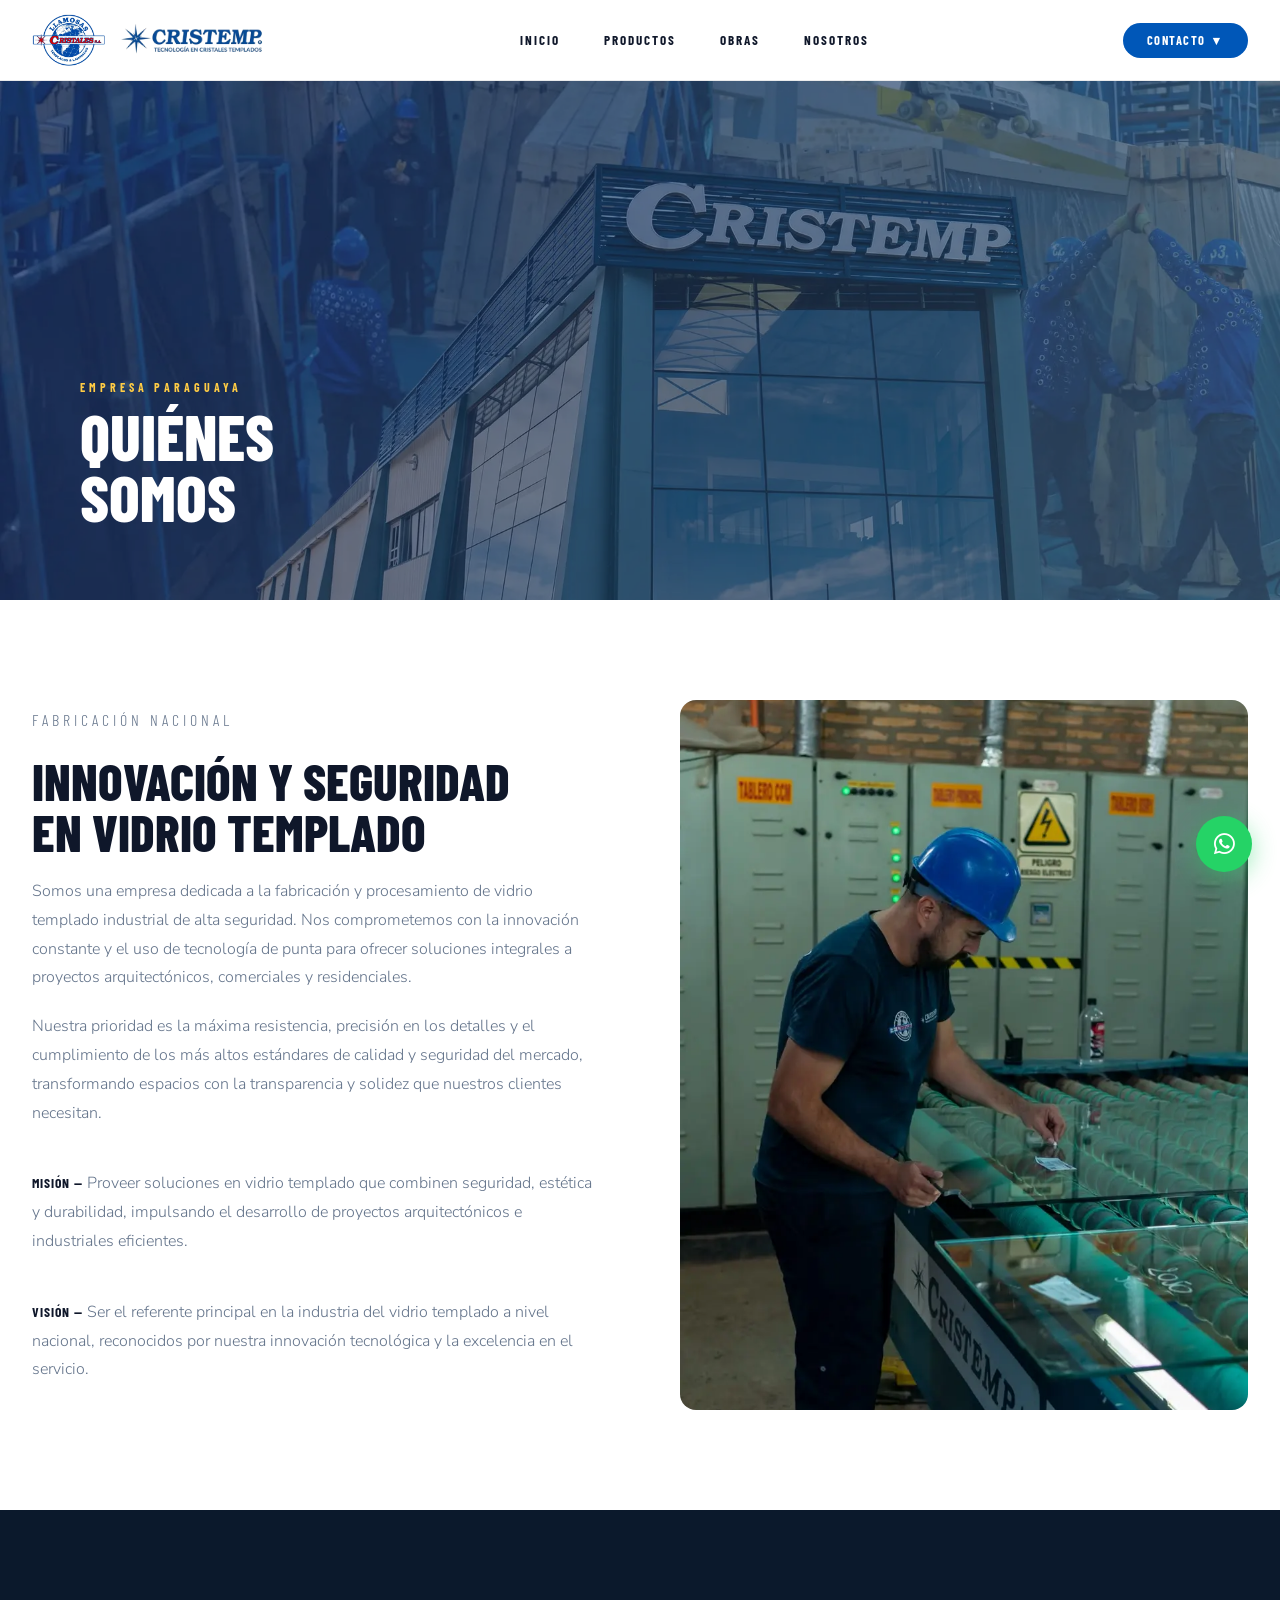
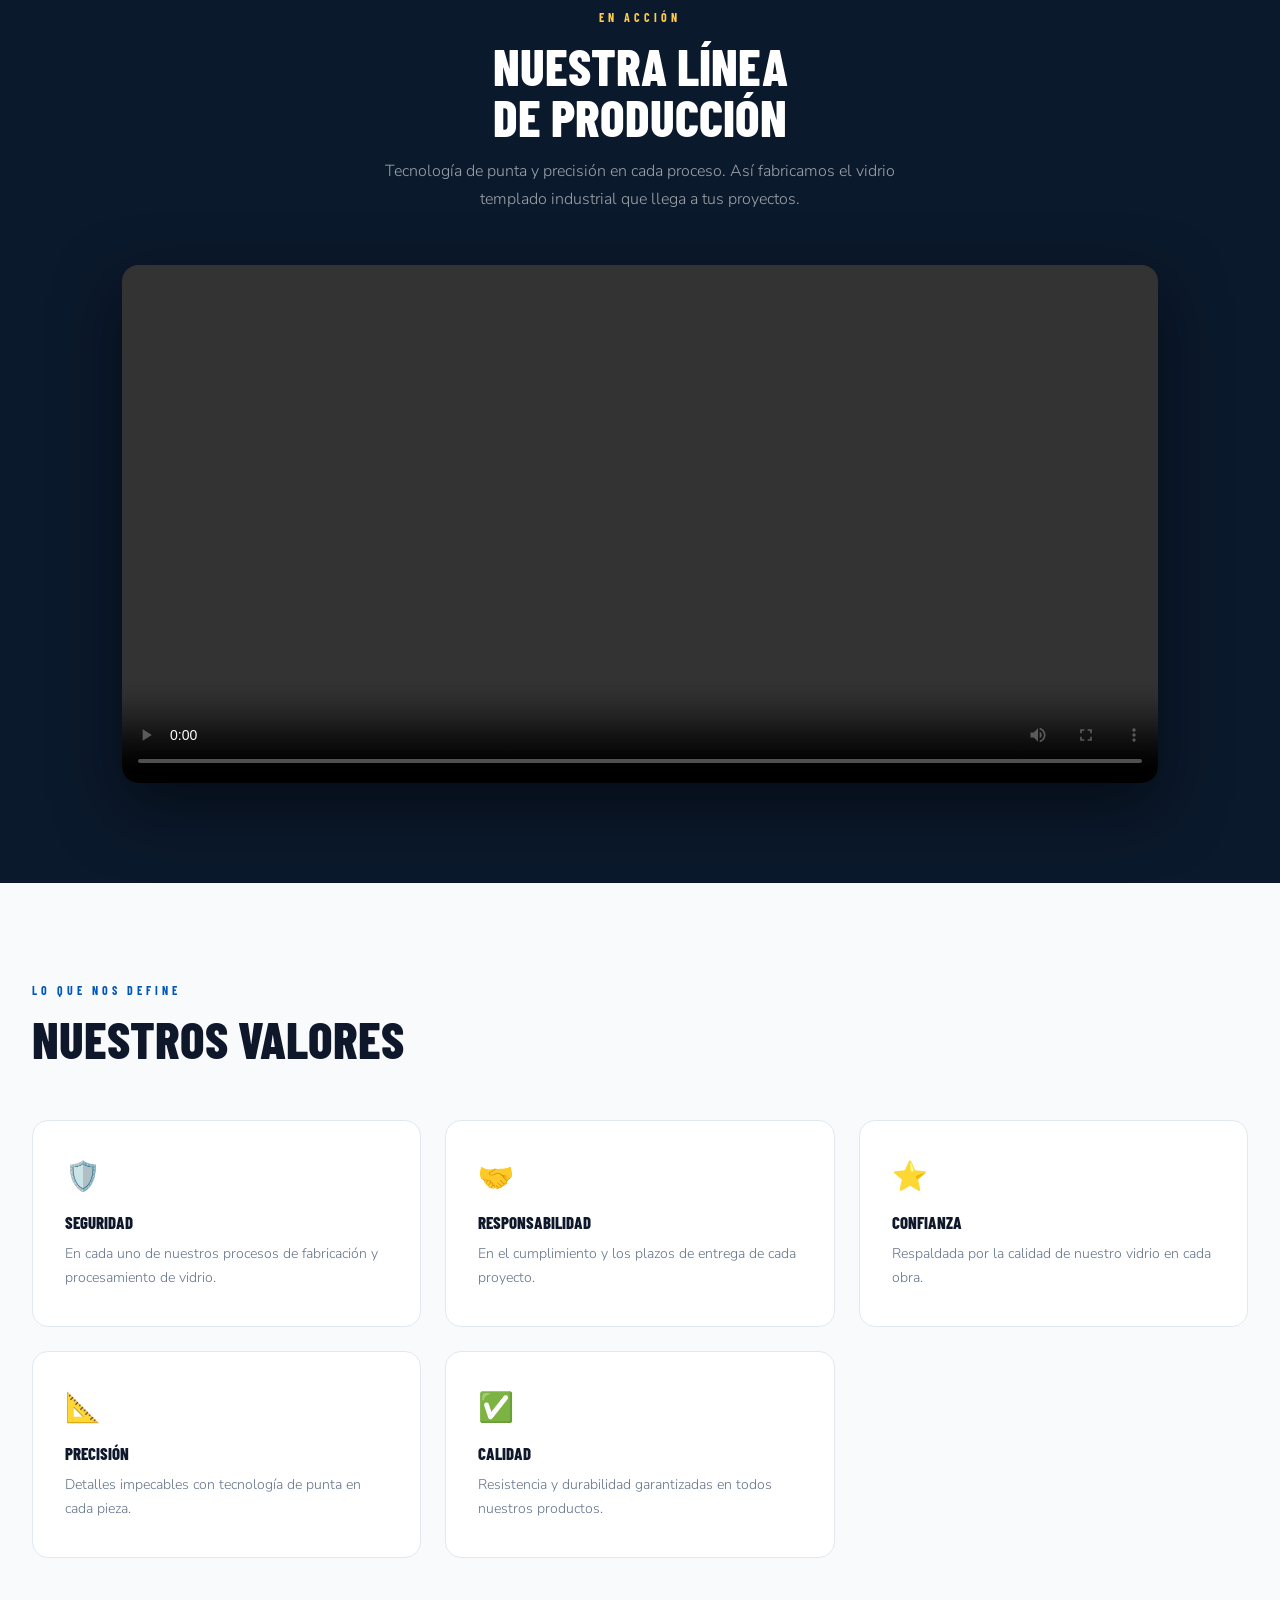
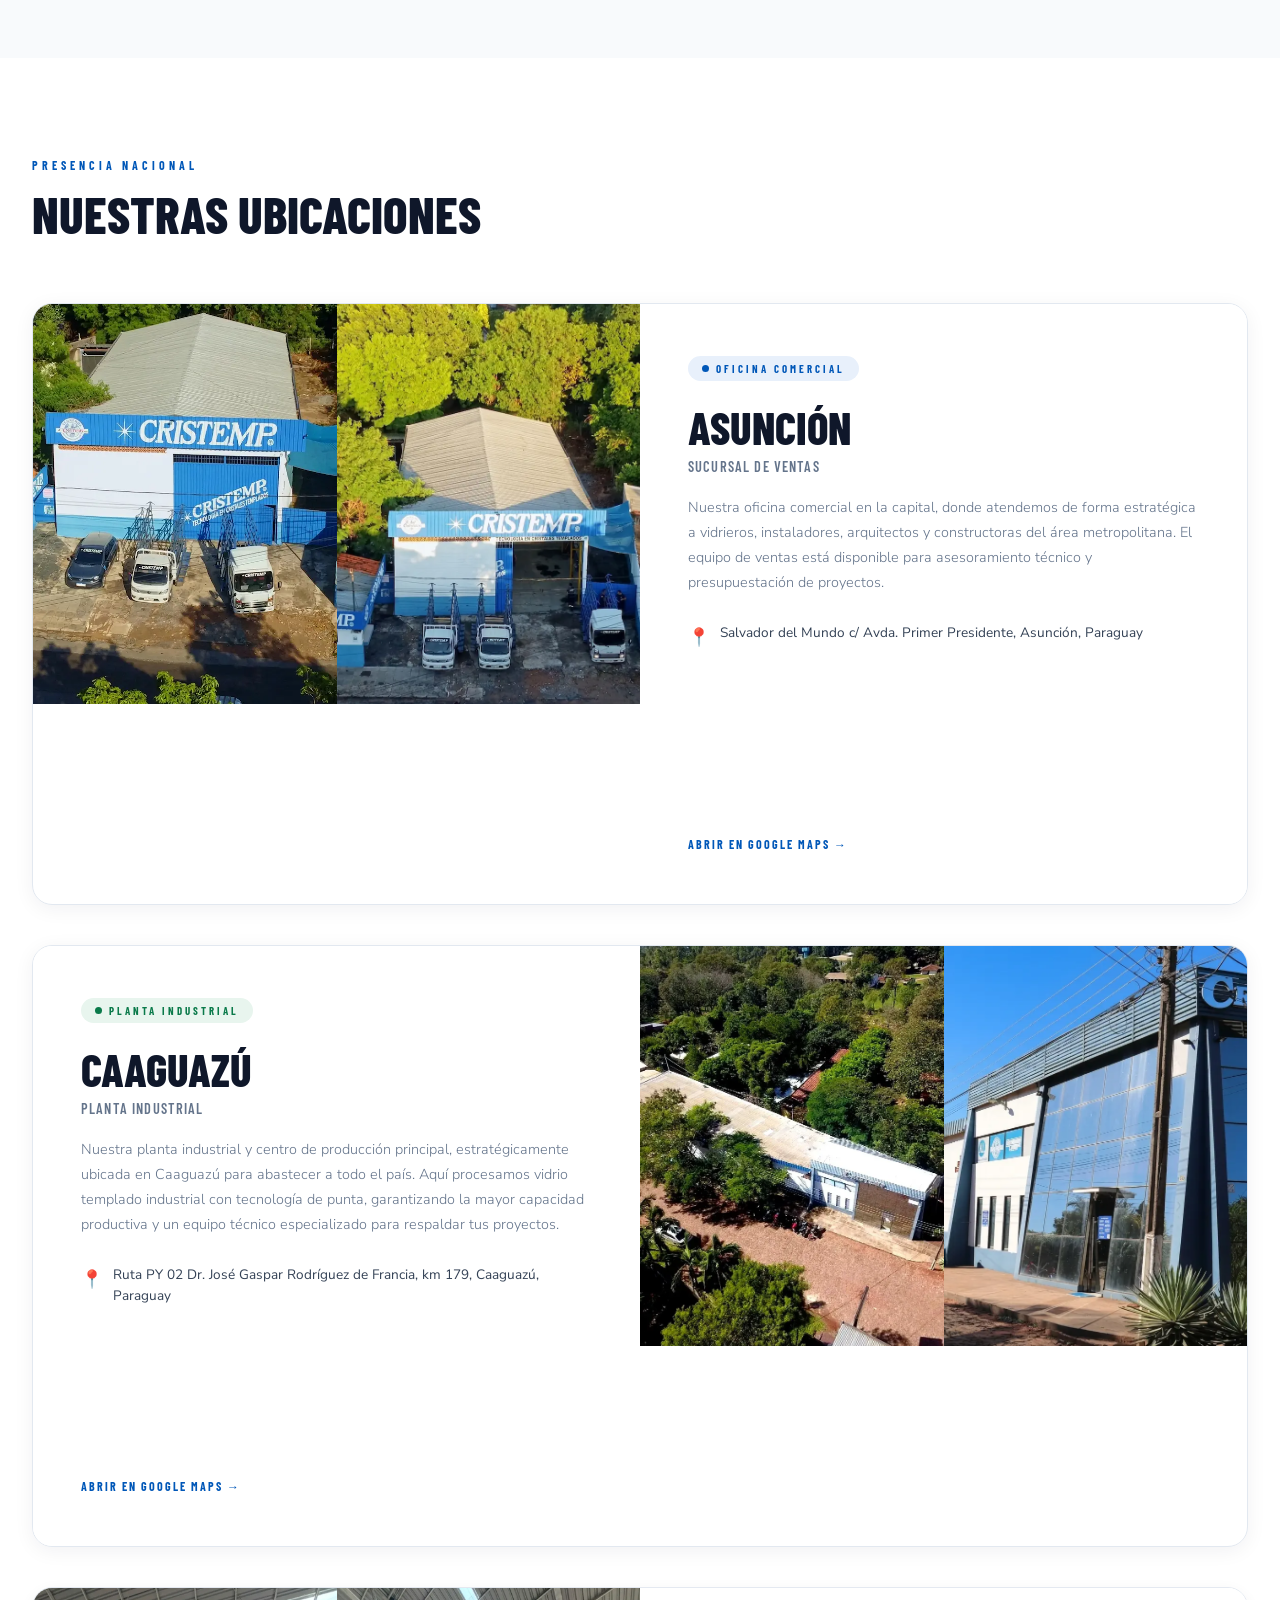
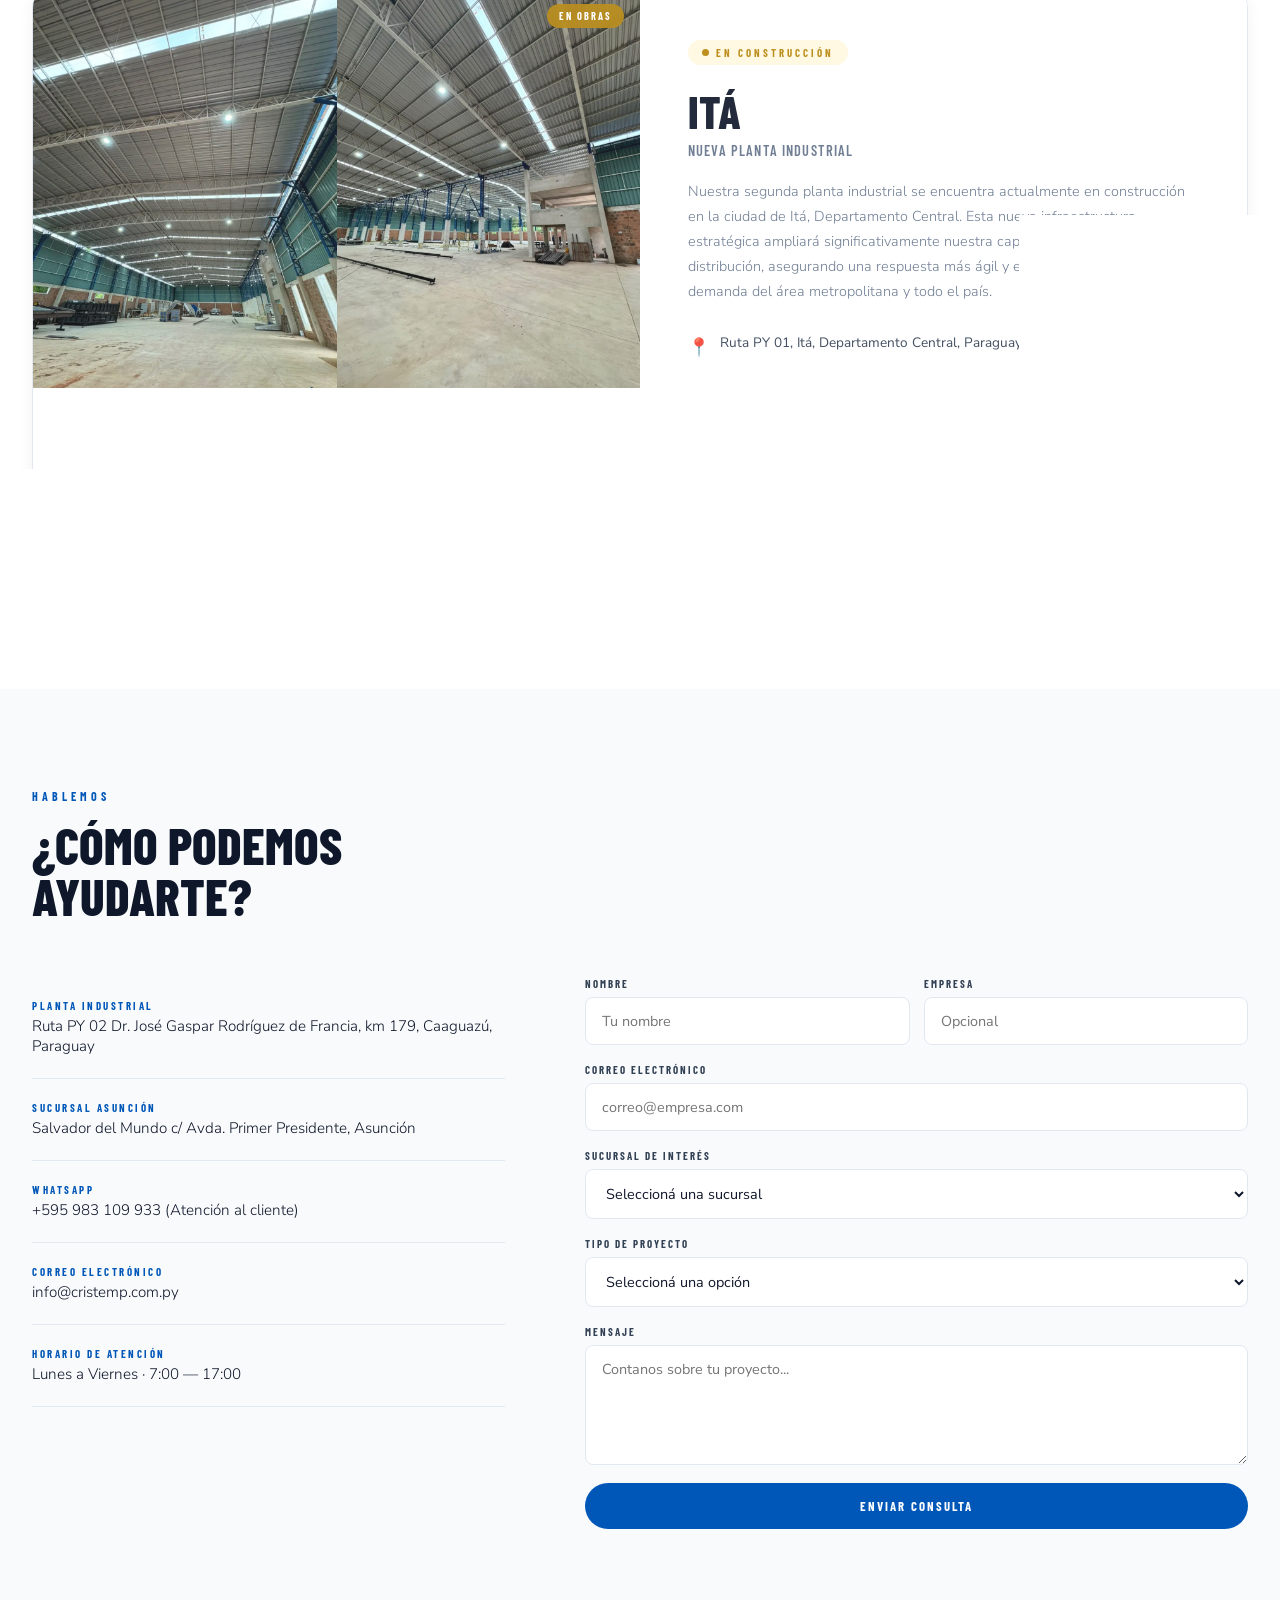
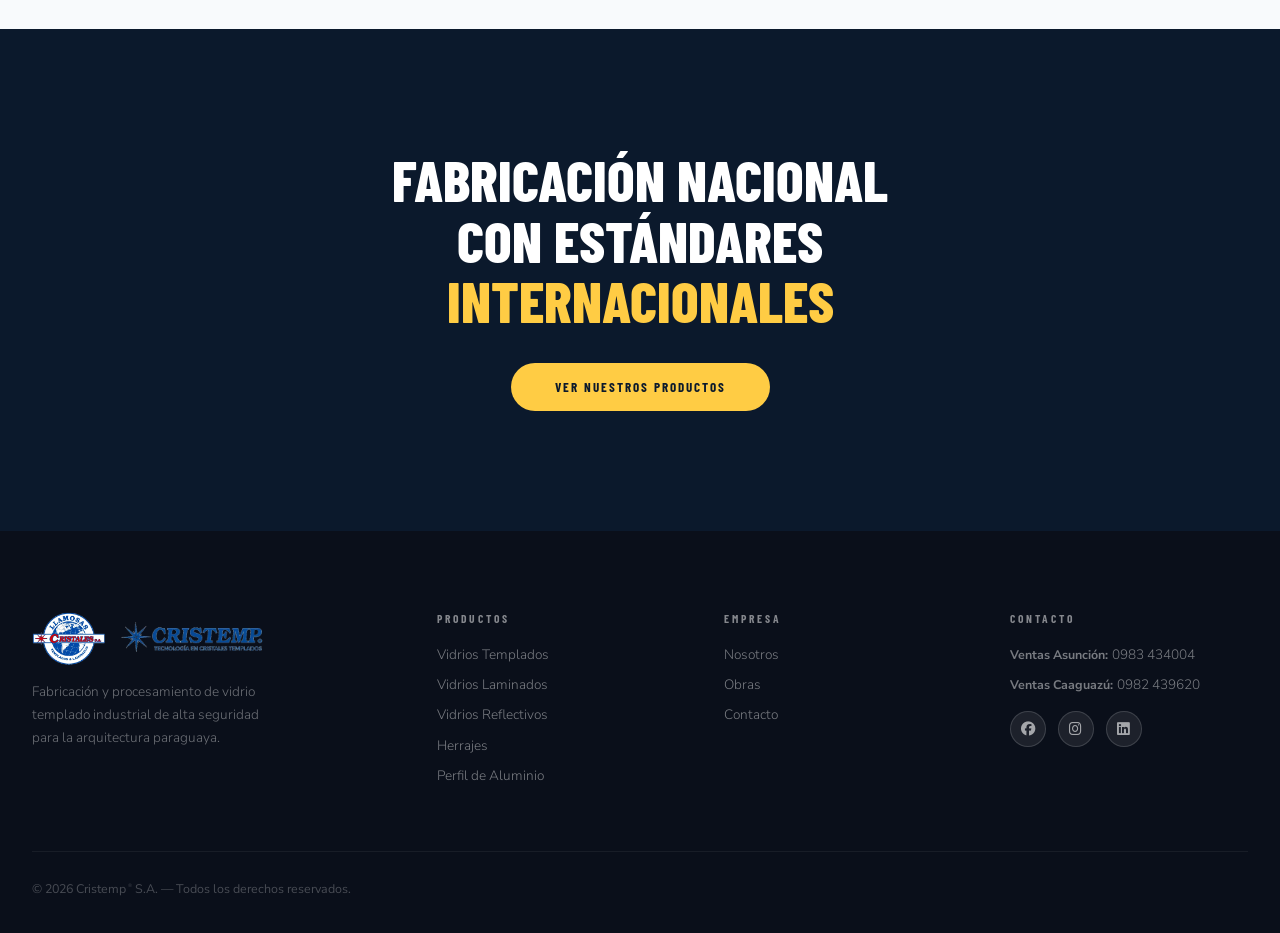
==== commit a535203a: "agregar simbolo de marca registrada en todas las paginas y cambiar el logo de la pagina a uno nuevo" ====
--- a/nosotros.html
+++ b/nosotros.html
@@ -452,7 +452,7 @@
         </div> <!-- CORREGIDO: Cierre correcto de footer__col -->
       </div> <!-- cierra footer__top -->
       <div class="footer__bottom">
-        <span class="footer__copy">&copy; 2026 Cristemp S.A. — Todos los derechos reservados.</span>
+        <span class="footer__copy">&copy; 2026 Cristemp<sup>®</sup> S.A. — Todos los derechos reservados.</span>
       </div>
     </div>
   </footer>
--- a/css/styles.css
+++ b/css/styles.css
@@ -2825,4 +2825,15 @@
     .instagram-widget {
       padding: 0 20px;
     }
-  }+  }
+/* ═══════════════════════════════════════════
+   SÍMBOLO DE MARCA REGISTRADA (®)
+═══════════════════════════════════════════ */
+sup {
+  font-size: 0.4em;
+  vertical-align: super;
+  line-height: 0;
+  margin-left: 2px;
+  font-weight: 400;
+  opacity: 0.85;
+}
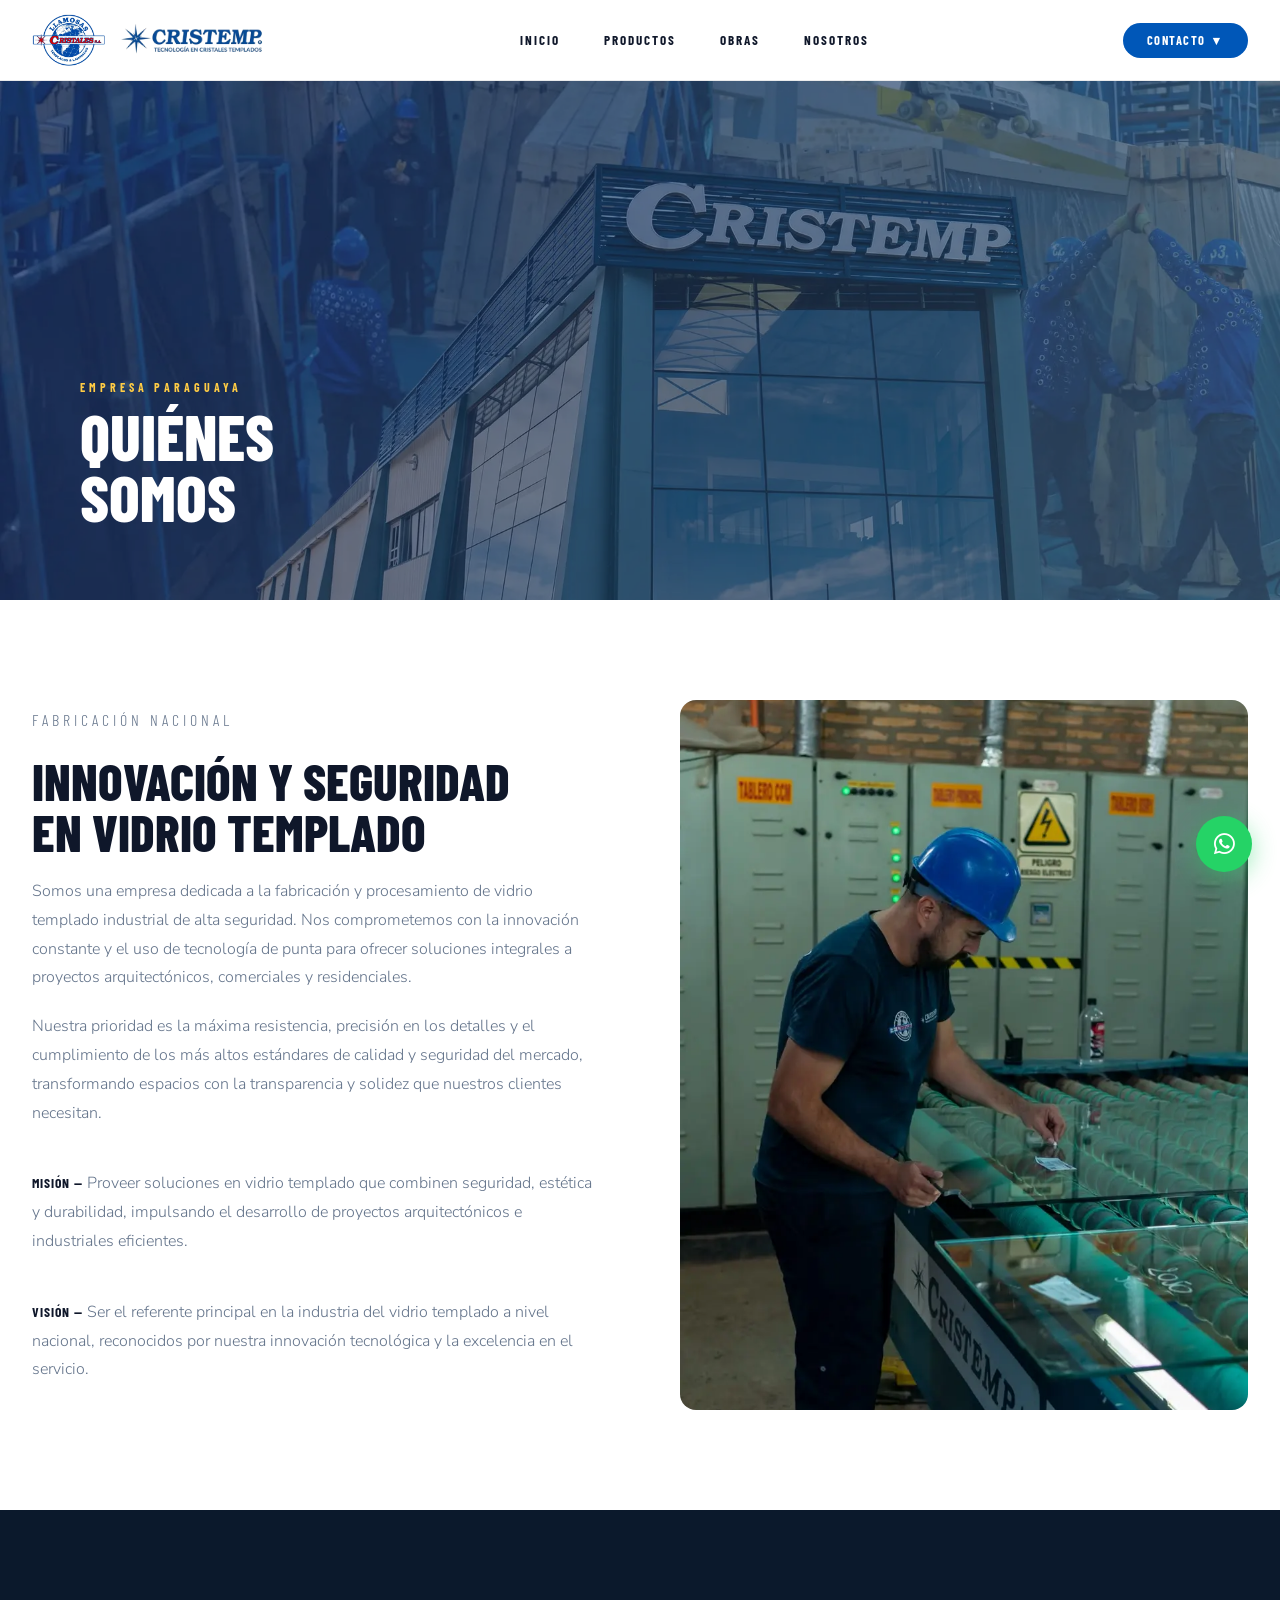
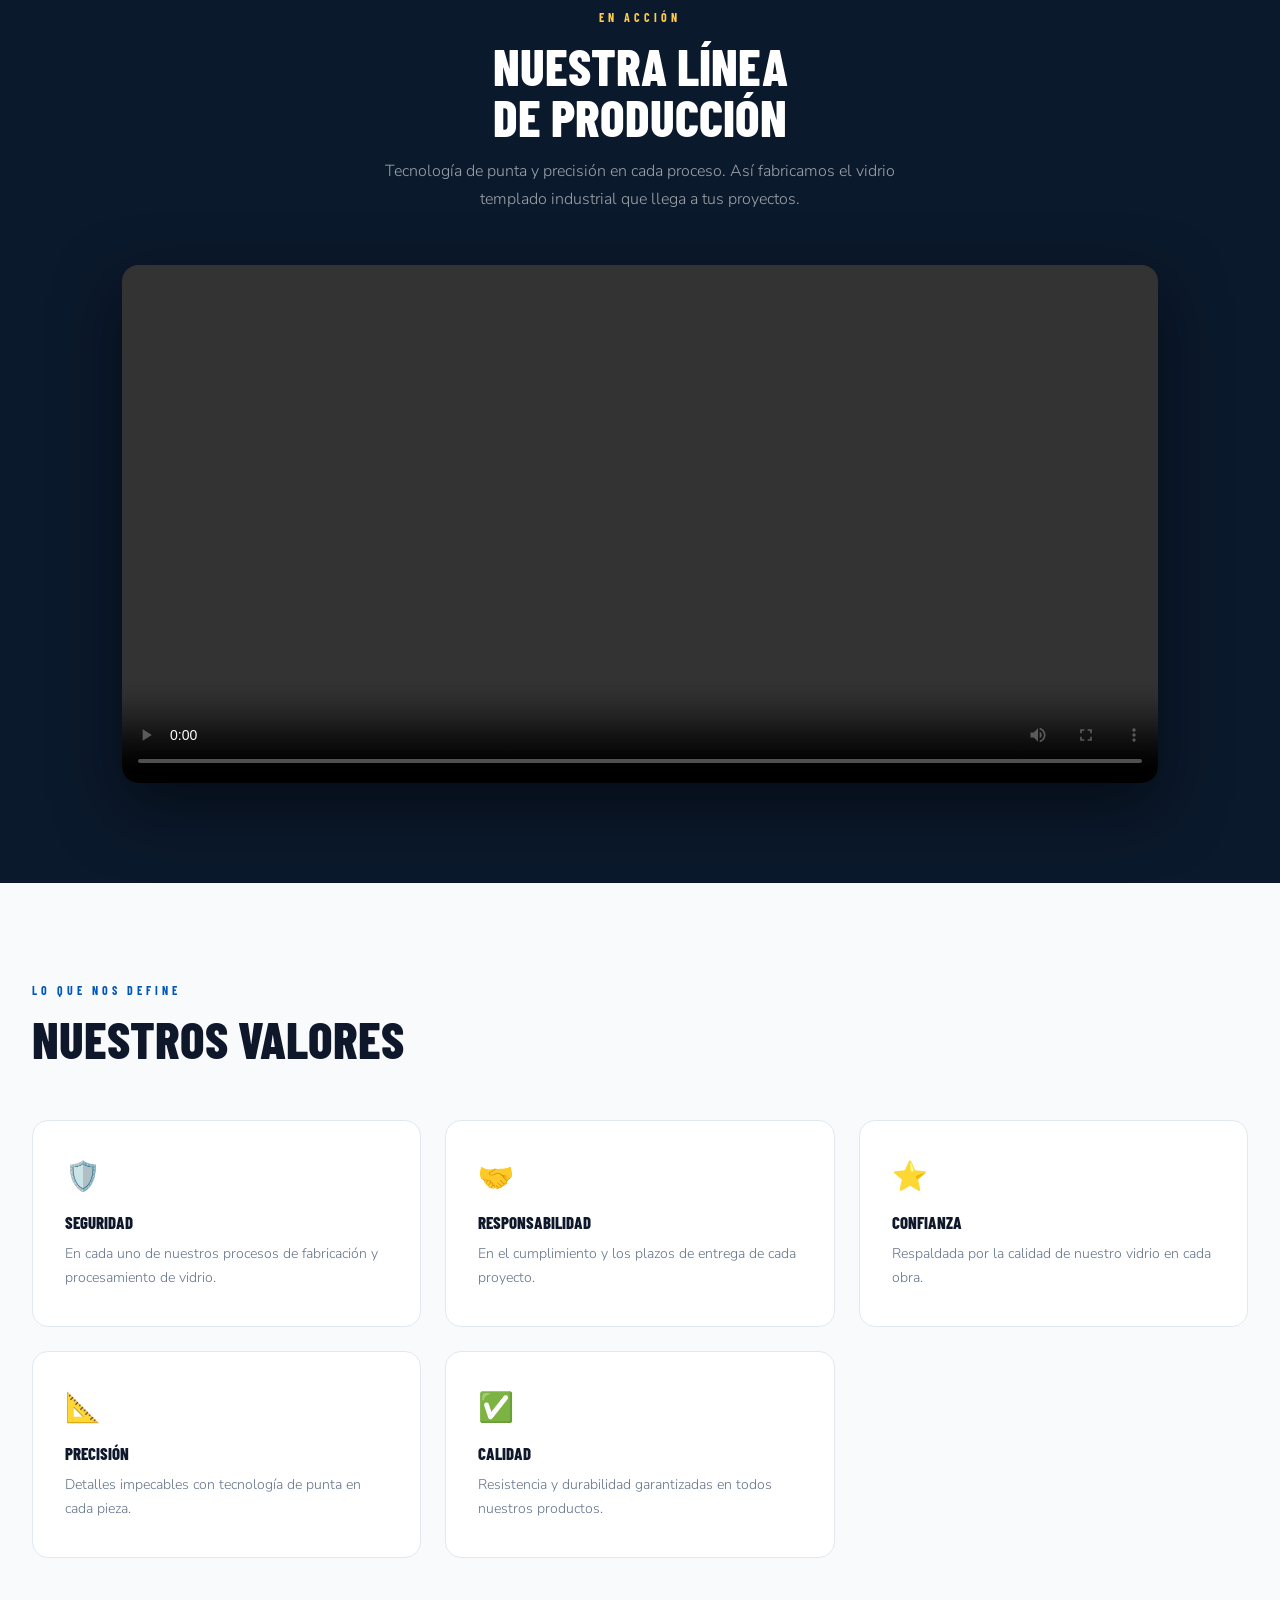
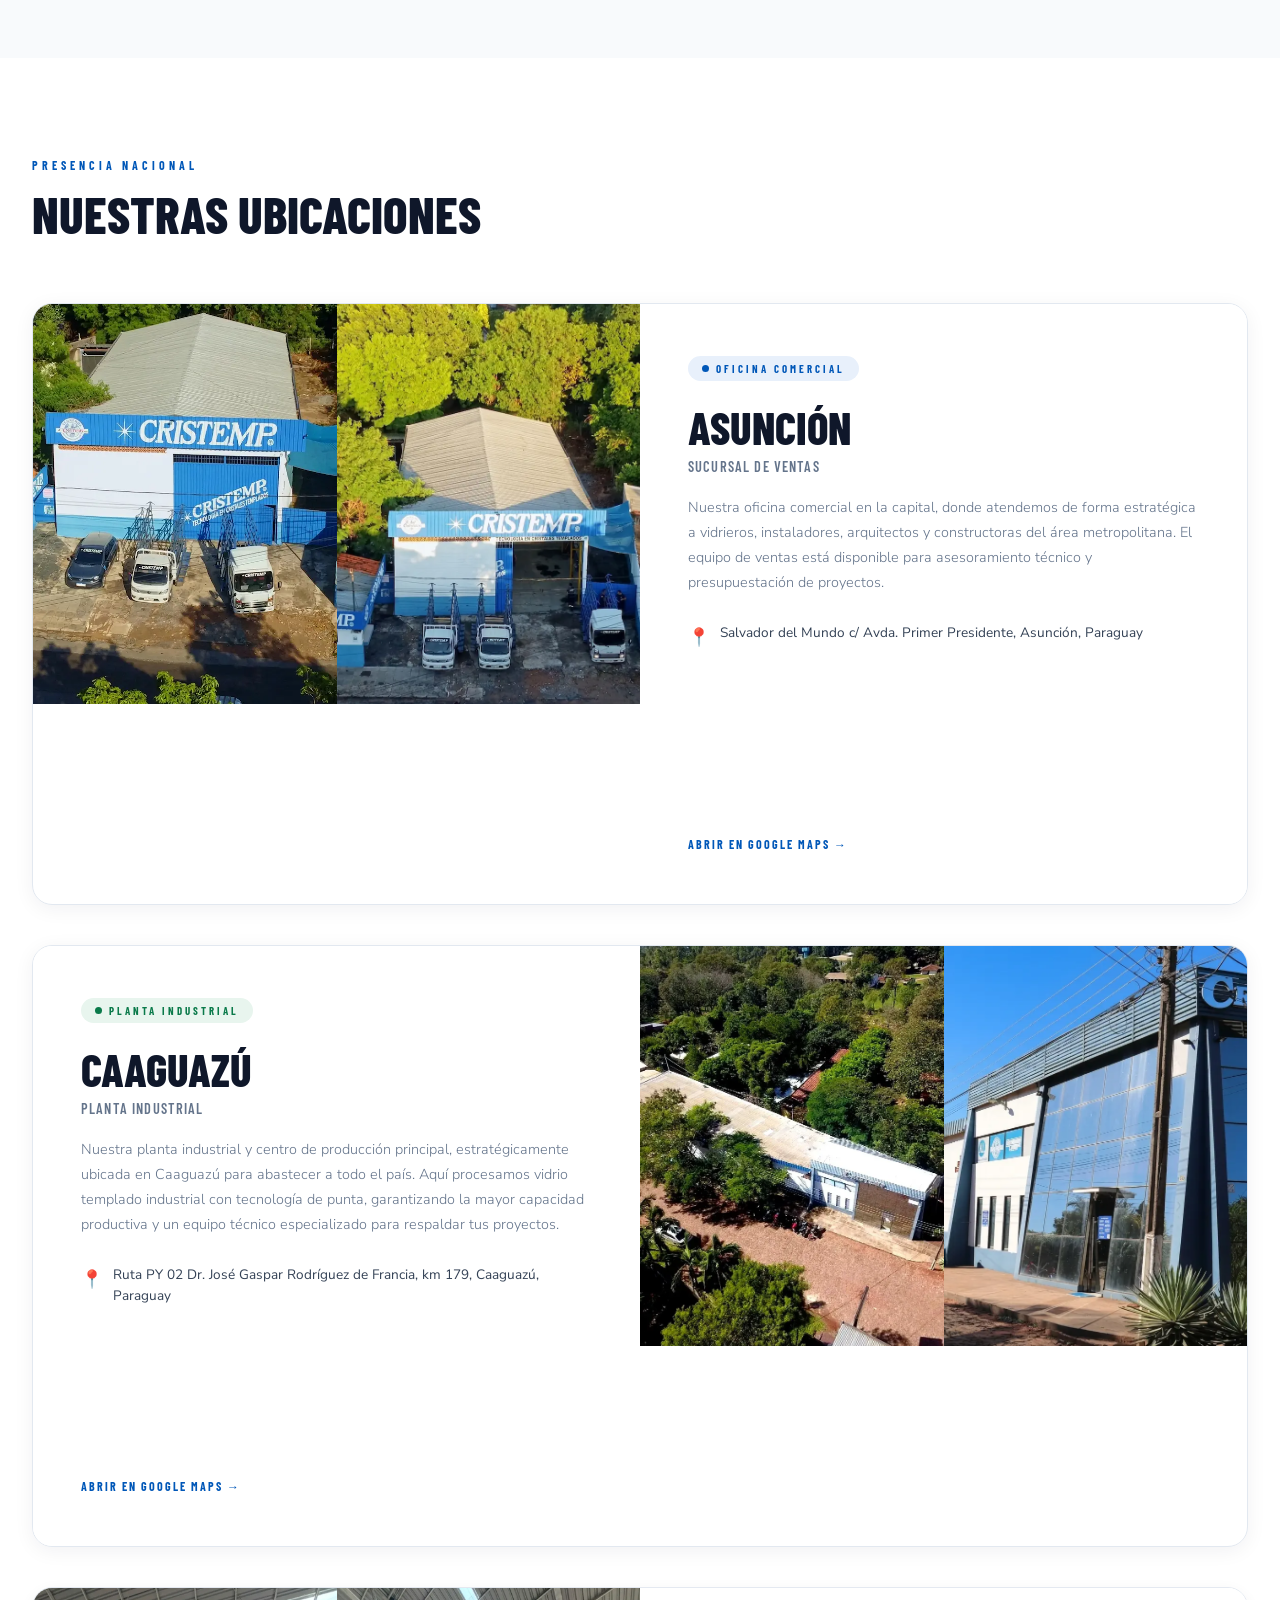
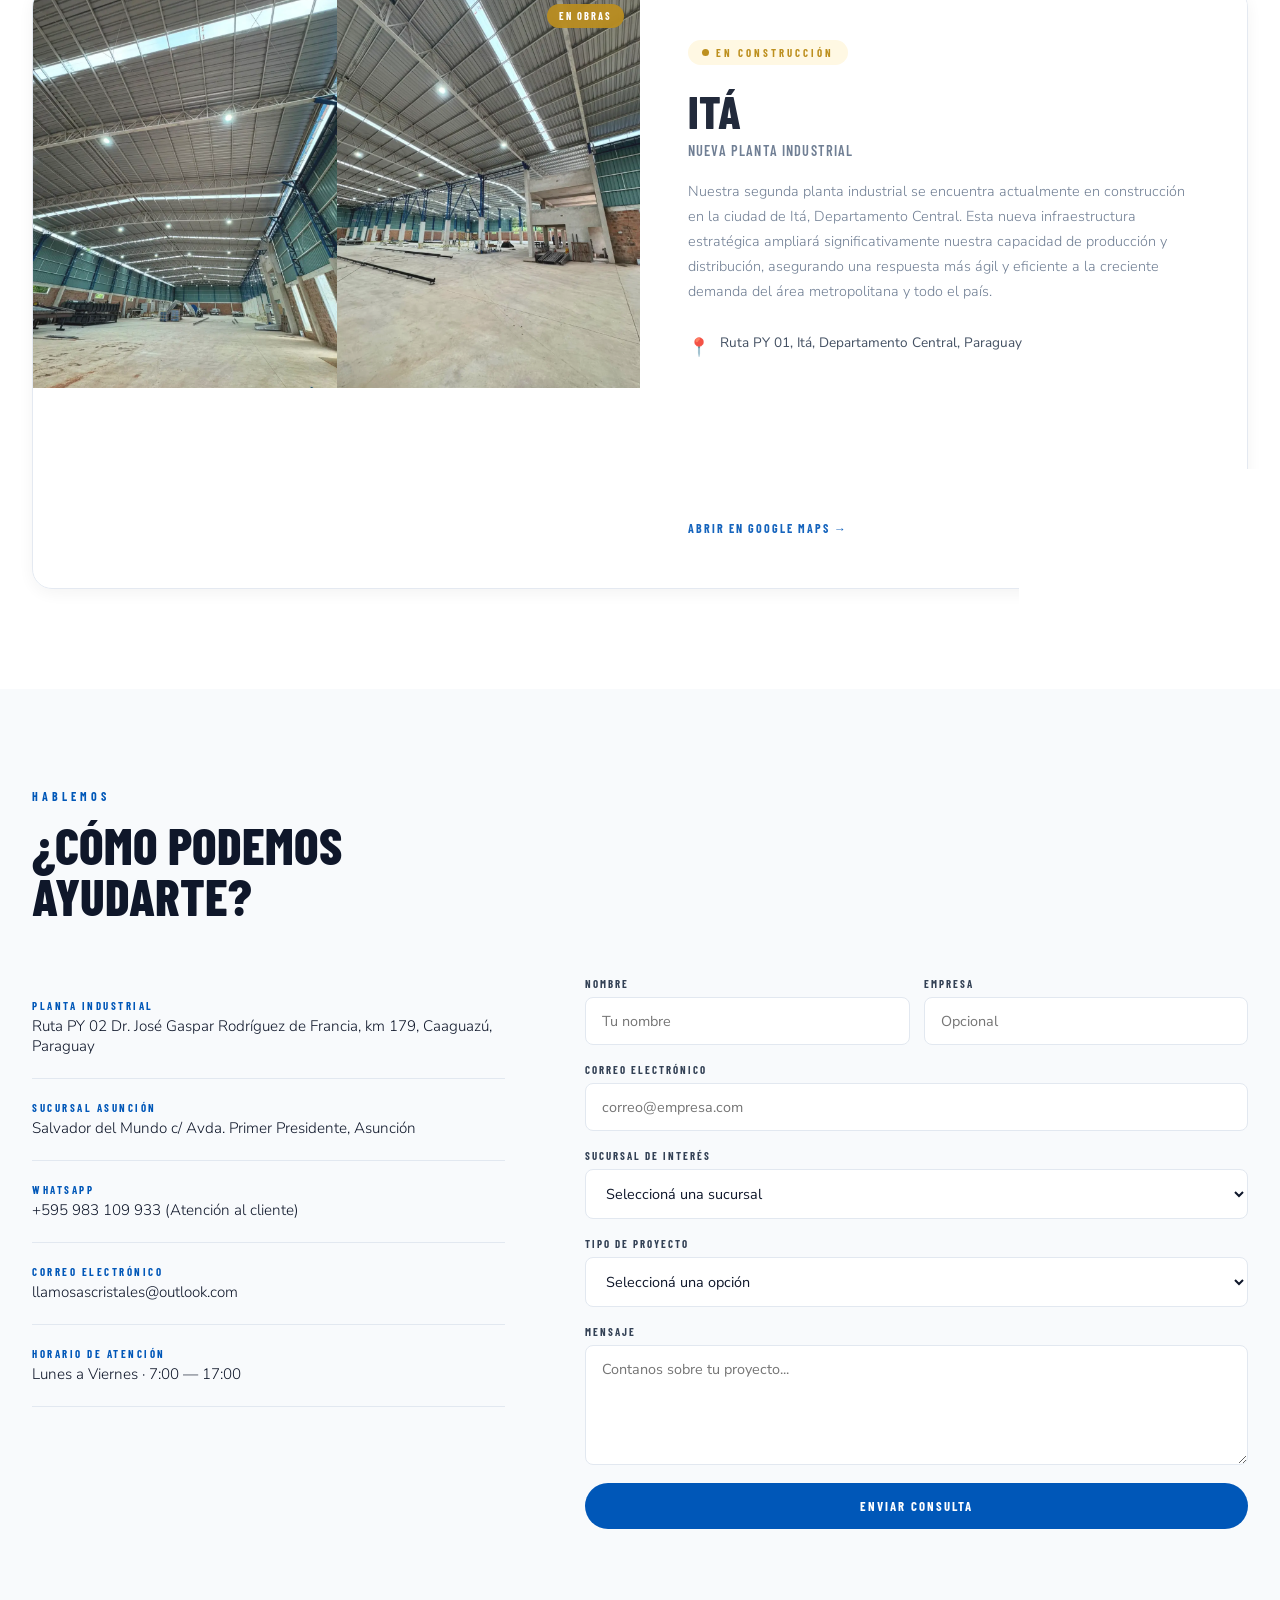
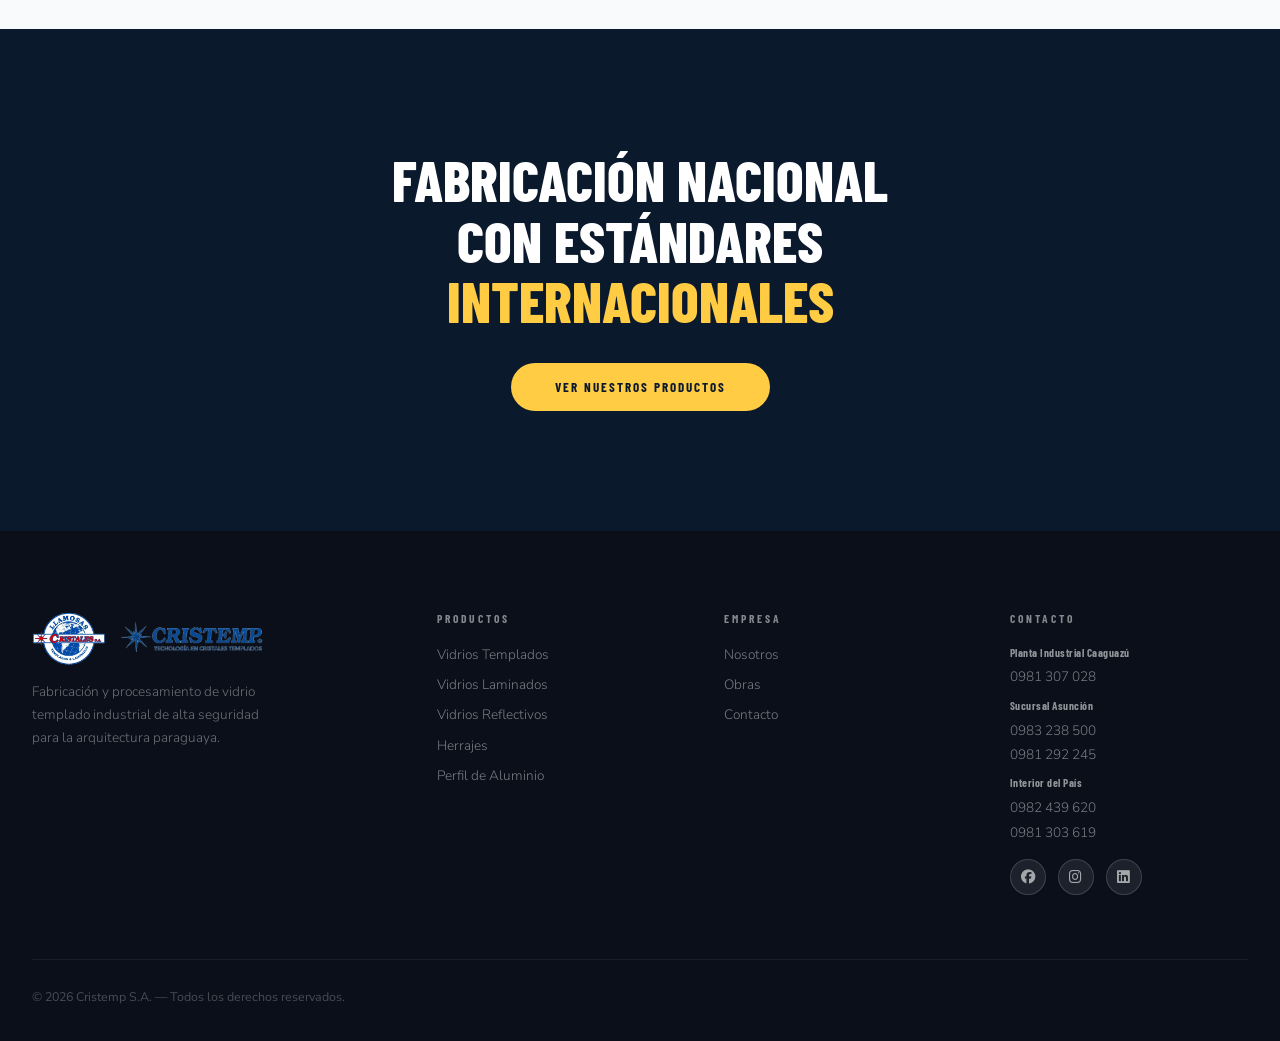
==== commit 2ae09830: "agregar contactos en el header y footer" ====
--- a/nosotros.html
+++ b/nosotros.html
@@ -40,19 +40,33 @@
           <li><a href="nosotros.html" class="nav__link">Nosotros</a></li>
         </ul>
       </nav>
-      <div class="header__contact-group">
-        <!-- Botón principal o contenedor -->
+    <div class="header__contact-group">
         <button class="nav__cta">Contacto ▼</button>
-
-        <!-- Lista desplegable oculta -->
-        <div class="nav__contact-dropdown">
-          <a href="https://wa.me/595983434004?text=Hola,%20me%20pongo%20en%20contacto%20a%20trav%C3%A9s%20de%20la%20p%C3%A1gina%20web."
+                <div class="nav__contact-dropdown nav__contact-dropdown--grouped">
+          <span class="nav__contact-group-label">Planta Industrial Caaguazú</span>
+          <a href="https://wa.me/595981307028?text=Hola,%20me%20pongo%20en%20contacto%20a%20trav%C3%A9s%20de%20la%20p%C3%A1gina%20web."
             target="_blank" rel="noopener">
-            Asunción: 0983 434004
-          </a>
+            <i class="fab fa-whatsapp"></i> 0981 307 028
+          </a>
+
+          <span class="nav__contact-group-label">Sucursal Asunción</span>
+          <a href="https://wa.me/595983238500?text=Hola,%20me%20pongo%20en%20contacto%20a%20trav%C3%A9s%20de%20la%20p%C3%A1gina%20web."
+            target="_blank" rel="noopener">
+            <i class="fab fa-whatsapp"></i> 0983 238 500
+          </a>
+          <a href="https://wa.me/595981292245?text=Hola,%20me%20pongo%20en%20contacto%20a%20trav%C3%A9s%20de%20la%20p%C3%A1gina%20web."
+            target="_blank" rel="noopener">
+            <i class="fab fa-whatsapp"></i> 0981 292 245
+          </a>
+
+          <span class="nav__contact-group-label">Interior del País</span>
           <a href="https://wa.me/595982439620?text=Hola,%20me%20pongo%20en%20contacto%20a%20trav%C3%A9s%20de%20la%20p%C3%A1gina%20web."
             target="_blank" rel="noopener">
-            Caaguazú: 0982 439620
+            <i class="fab fa-whatsapp"></i> 0982 439 620
+          </a>
+          <a href="https://wa.me/595981303619?text=Hola,%20me%20pongo%20en%20contacto%20a%20trav%C3%A9s%20de%20la%20p%C3%A1gina%20web."
+            target="_blank" rel="noopener">
+            <i class="fab fa-whatsapp"></i> 0981 303 619
           </a>
         </div>
       </div>
@@ -325,7 +339,7 @@
           </div>
           <div class="contact-info__item">
             <span class="contact-info__label">Correo electrónico</span>
-            <span class="contact-info__value">info@cristemp.com.py</span>
+            <span class="contact-info__value"><a href="mailto:llamosascristales@outlook.com">llamosascristales@outlook.com</a></span>
           </div>
           <div class="contact-info__item">
             <span class="contact-info__label">Horario de atención</span>
@@ -426,14 +440,27 @@
           </ul>
         </div>
         <div class="footer__col">
-          <div class="footer__col-title">Contacto</div>
-          <ul>
-            <li><strong>Ventas Asunción:</strong> <a
-                href="https://wa.me/595983434004?text=Hola,%20me%20pongo%20en%20contacto%20a%20trav%C3%A9s%20de%20la%20p%C3%A1gina%20web.%20Quisiera%20recibir%20m%C3%A1s%20informaci%C3%B3n%20sobre%20sus%20productos%20y%20servicios%20de%20vidrios%20templados"
-                target="_blank" rel="noopener">0983 434004</a></li>
-            <li><strong>Ventas Caaguazú:</strong> <a
-                href="https://wa.me/595982439620?text=Hola,%20me%20pongo%20en%20contacto%20a%20trav%C3%A9s%20de%20la%20p%C3%A1gina%20web.%20Quisiera%20recibir%20m%C3%A1s%20informaci%C3%B3n%20sobre%20sus%20productos%20y%20servicios%20de%20vidrios%20templados"
-                target="_blank" rel="noopener">0982 439620</a></li>
+                    <div class="footer__col-title">Contacto</div>
+          <ul class="footer__contact-list">
+            <li class="footer__contact-group">
+              <span class="footer__contact-label">Planta Industrial Caaguazú</span>
+              <a href="https://wa.me/595981307028?text=Hola,%20me%20pongo%20en%20contacto%20a%20trav%C3%A9s%20de%20la%20p%C3%A1gina%20web.%20Quisiera%20recibir%20m%C3%A1s%20informaci%C3%B3n%20sobre%20sus%20productos%20y%20servicios%20de%20vidrios%20templados"
+                target="_blank" rel="noopener">0981 307 028</a>
+            </li>
+            <li class="footer__contact-group">
+              <span class="footer__contact-label">Sucursal Asunción</span>
+              <a href="https://wa.me/595983238500?text=Hola,%20me%20pongo%20en%20contacto%20a%20trav%C3%A9s%20de%20la%20p%C3%A1gina%20web.%20Quisiera%20recibir%20m%C3%A1s%20informaci%C3%B3n%20sobre%20sus%20productos%20y%20servicios%20de%20vidrios%20templados"
+                target="_blank" rel="noopener">0983 238 500</a>
+              <a href="https://wa.me/595981292245?text=Hola,%20me%20pongo%20en%20contacto%20a%20trav%C3%A9s%20de%20la%20p%C3%A1gina%20web.%20Quisiera%20recibir%20m%C3%A1s%20informaci%C3%B3n%20sobre%20sus%20productos%20y%20servicios%20de%20vidrios%20templados"
+                target="_blank" rel="noopener">0981 292 245</a>
+            </li>
+            <li class="footer__contact-group">
+              <span class="footer__contact-label">Interior del País</span>
+              <a href="https://wa.me/595982439620?text=Hola,%20me%20pongo%20en%20contacto%20a%20trav%C3%A9s%20de%20la%20p%C3%A1gina%20web.%20Quisiera%20recibir%20m%C3%A1s%20informaci%C3%B3n%20sobre%20sus%20productos%20y%20servicios%20de%20vidrios%20templados"
+                target="_blank" rel="noopener">0982 439 620</a>
+              <a href="https://wa.me/595981303619?text=Hola,%20me%20pongo%20en%20contacto%20a%20trav%C3%A9s%20de%20la%20p%C3%A1gina%20web.%20Quisiera%20recibir%20m%C3%A1s%20informaci%C3%B3n%20sobre%20sus%20productos%20y%20servicios%20de%20vidrios%20templados"
+                target="_blank" rel="noopener">0981 303 619</a>
+            </li>
           </ul>
 
           <div class="footer__social">
@@ -452,7 +479,7 @@
         </div> <!-- CORREGIDO: Cierre correcto de footer__col -->
       </div> <!-- cierra footer__top -->
       <div class="footer__bottom">
-        <span class="footer__copy">&copy; 2026 Cristemp<sup>®</sup> S.A. — Todos los derechos reservados.</span>
+        <span class="footer__copy">&copy; 2026 Cristemp S.A. — Todos los derechos reservados.</span>
       </div>
     </div>
   </footer>
--- a/css/styles.css
+++ b/css/styles.css
@@ -1268,6 +1268,25 @@
   font-size: 0.78rem;
 }
 
+.footer__contact-list {
+  gap: 16px;
+}
+
+.footer__contact-group {
+  display: flex;
+  flex-direction: column;
+  gap: 4px;
+}
+
+.footer__contact-label {
+  font-family: var(--f-display);
+  font-size: 0.7rem;
+  font-weight: 700;
+  letter-spacing: 0.5px;
+  color: rgba(255, 255, 255, 0.55);
+  margin-bottom: 2px;
+}
+
 .footer__bottom {
   border-top: 1px solid rgba(255, 255, 255, 0.06);
   padding-top: 28px;
@@ -2825,15 +2844,4 @@
     .instagram-widget {
       padding: 0 20px;
     }
-  }
-/* ═══════════════════════════════════════════
-   SÍMBOLO DE MARCA REGISTRADA (®)
-═══════════════════════════════════════════ */
-sup {
-  font-size: 0.4em;
-  vertical-align: super;
-  line-height: 0;
-  margin-left: 2px;
-  font-weight: 400;
-  opacity: 0.85;
-}
+  }
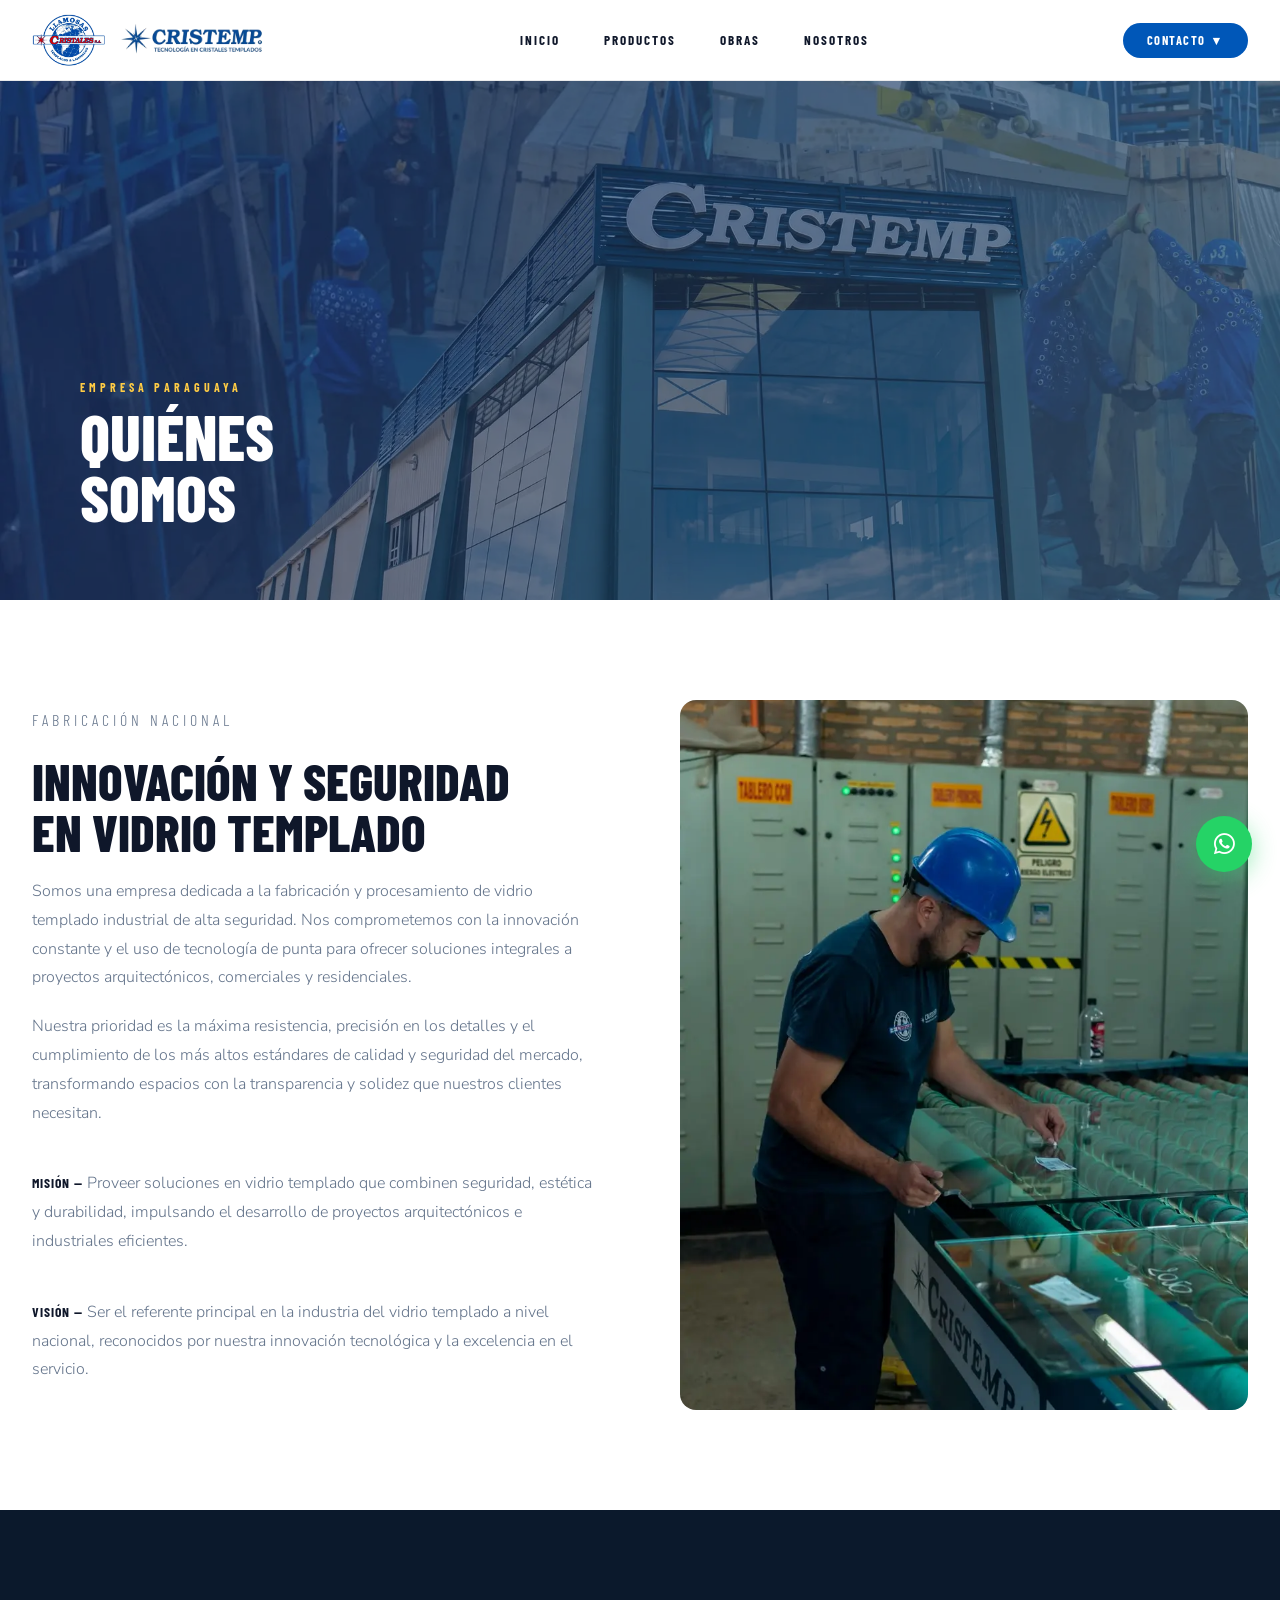
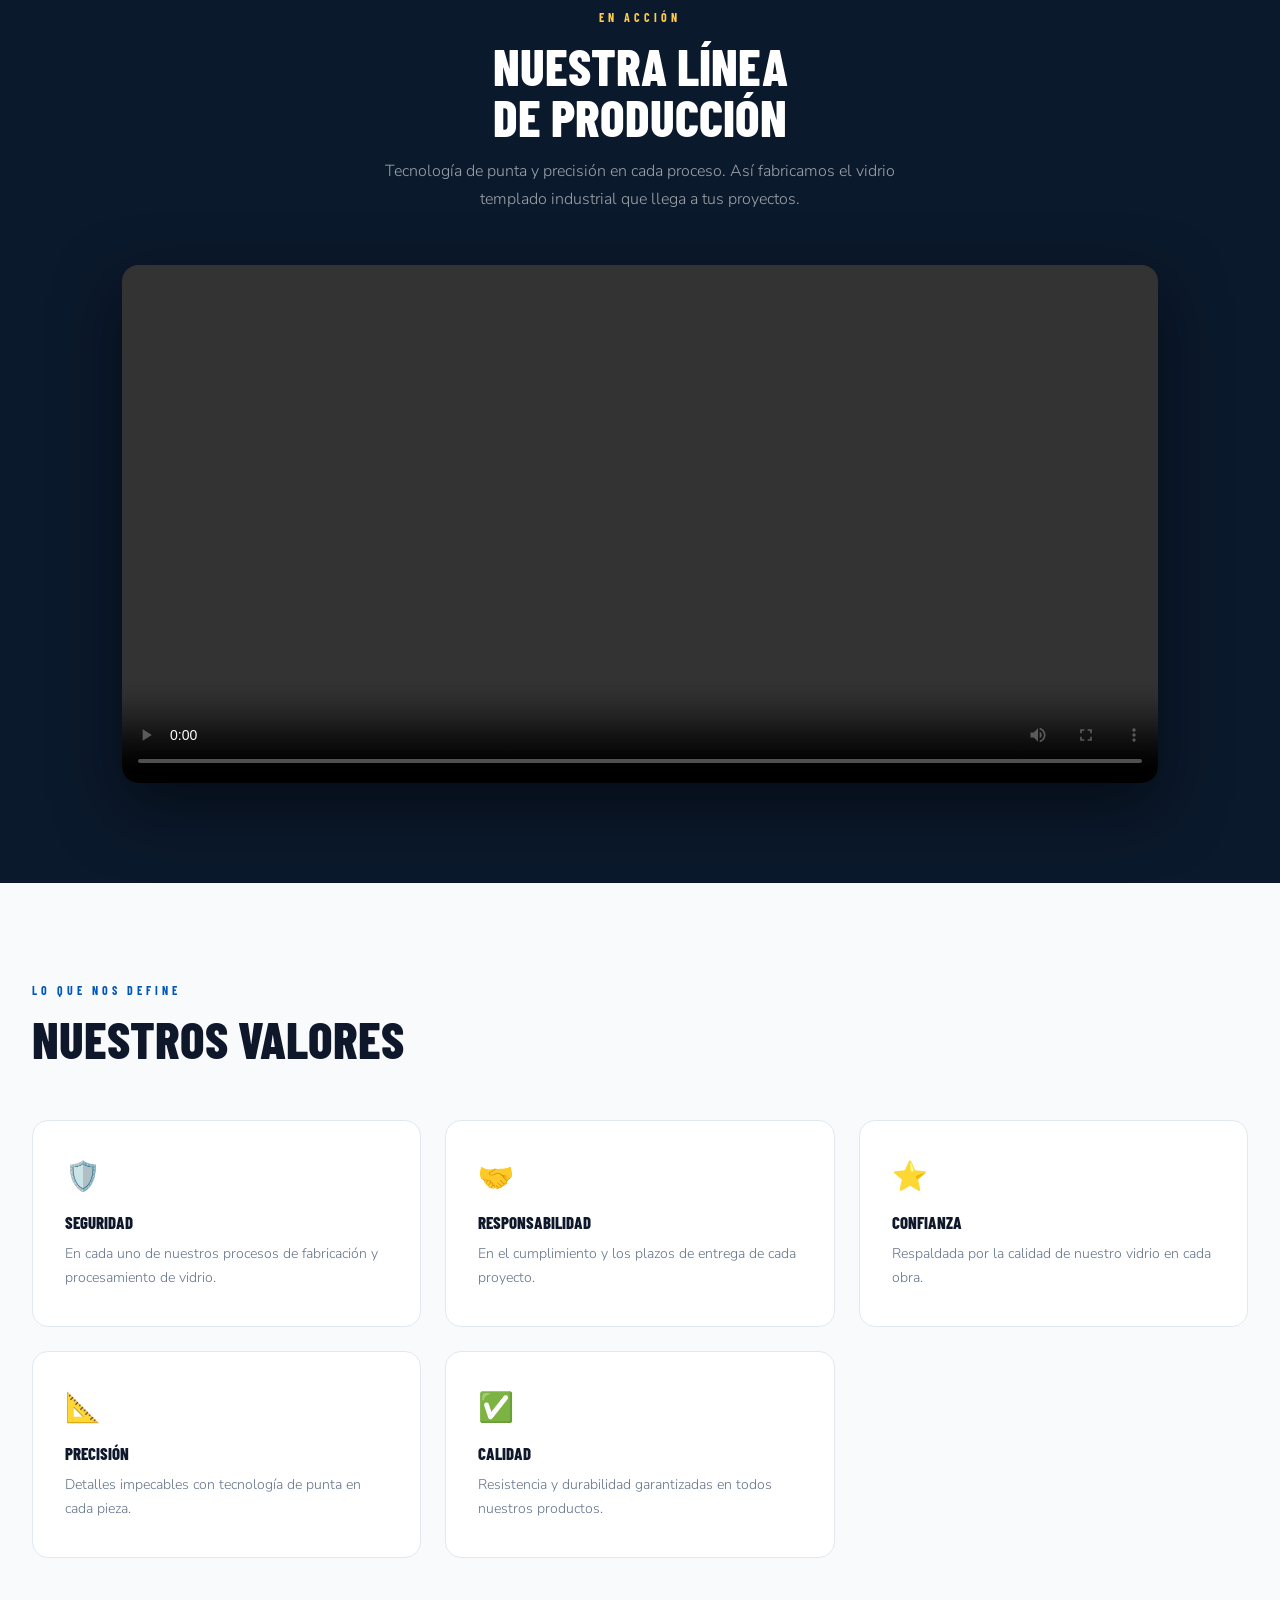
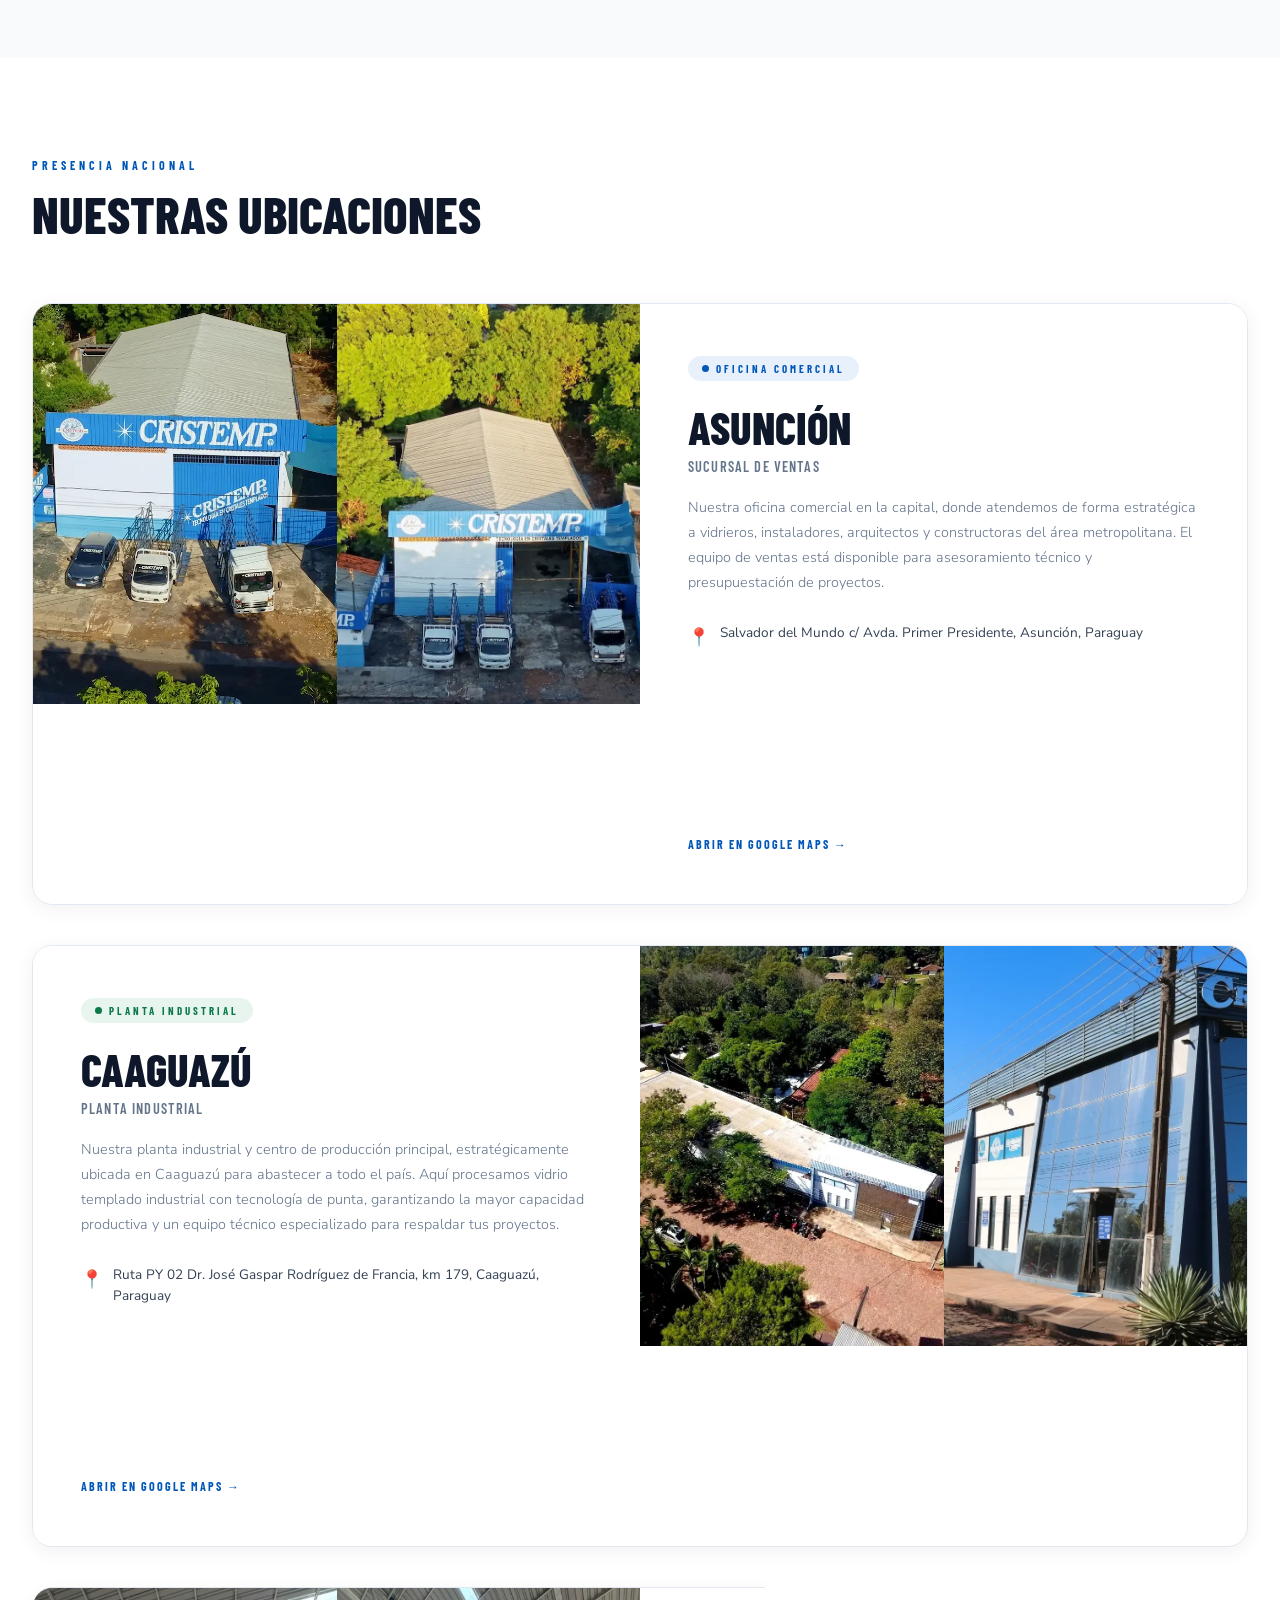
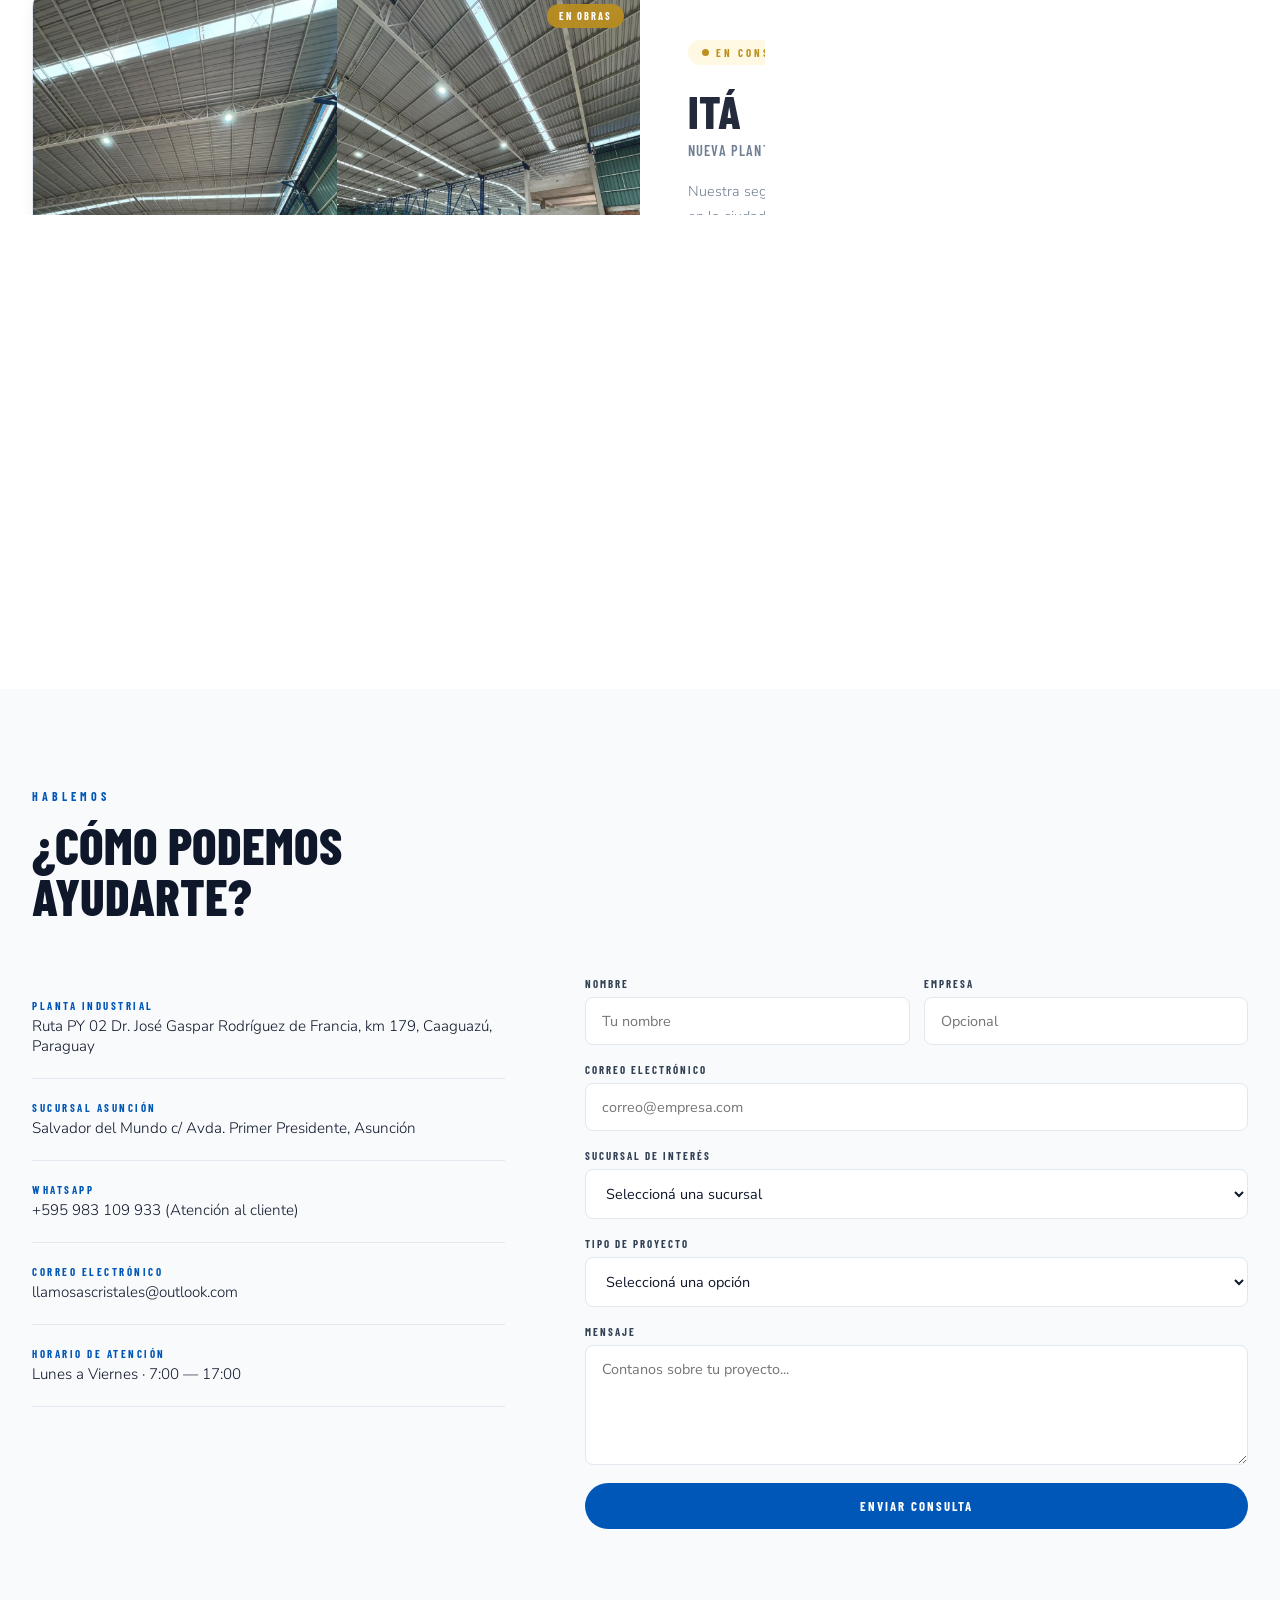
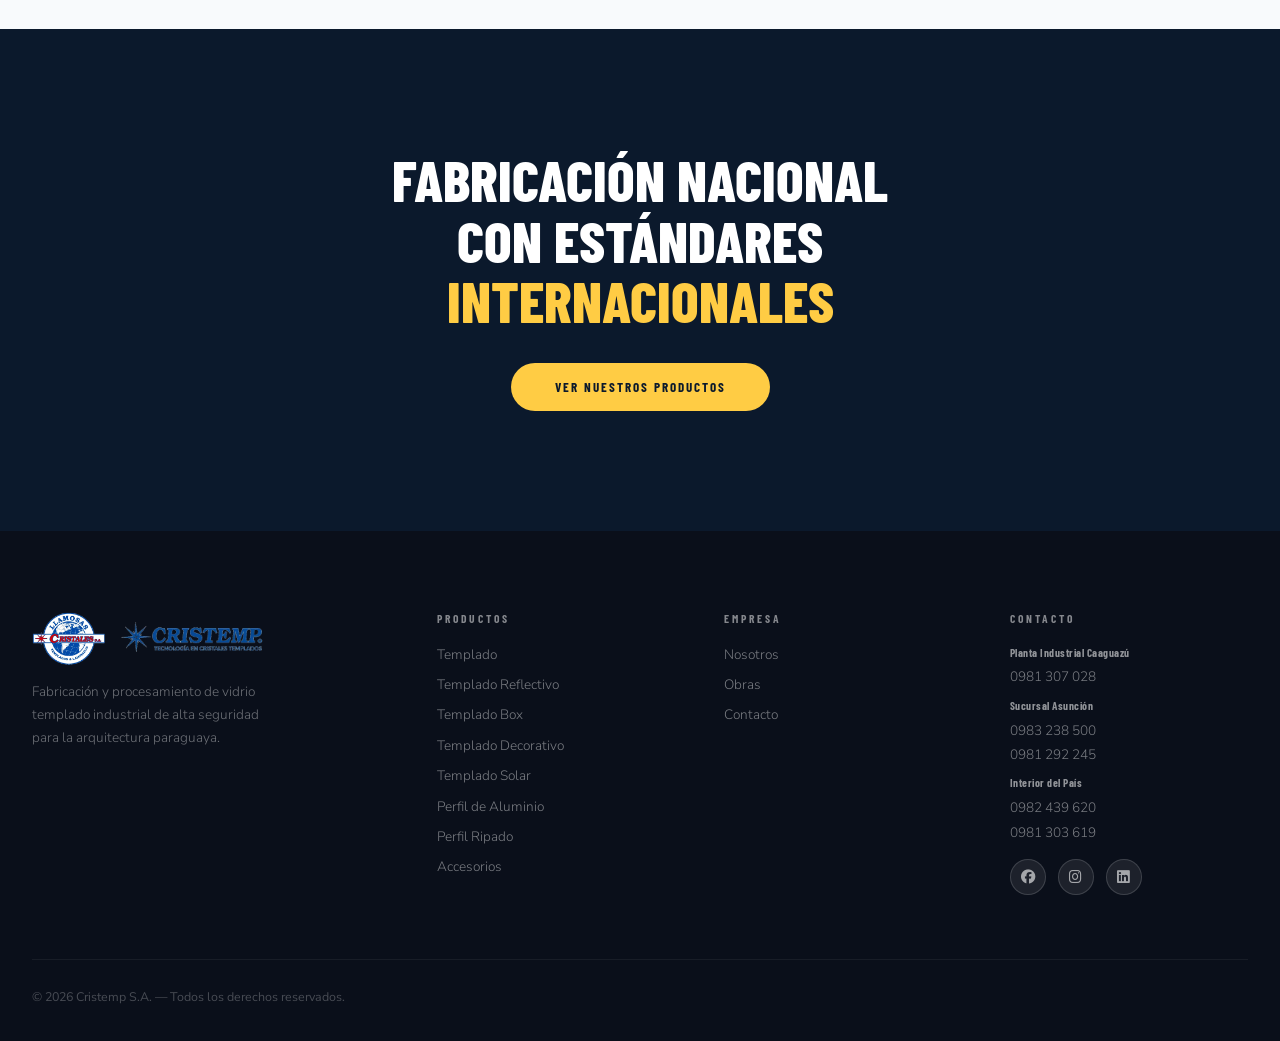
==== commit ef0c8cae: "nuevos productos" ====
--- a/nosotros.html
+++ b/nosotros.html
@@ -424,11 +424,14 @@
         <div class="footer__col">
           <div class="footer__col-title">Productos</div>
           <ul>
-            <li><a href="productos.html#vidrios">Vidrios Templados</a></li>
-            <li><a href="productos.html#vidrios">Vidrios Laminados</a></li>
-            <li><a href="productos.html#vidrios">Vidrios Reflectivos</a></li>
-            <li><a href="productos.html#herrajes">Herrajes</a></li>
+            <li><a href="productos.html#templado">Templado</a></li>
+            <li><a href="productos.html#reflectivo">Templado Reflectivo</a></li>
+            <li><a href="productos.html#box">Templado Box</a></li>
+            <li><a href="productos.html#decorativo">Templado Decorativo</a></li>
+            <li><a href="productos.html#solar">Templado Solar</a></li>
             <li><a href="productos.html#aluminio">Perfil de Aluminio</a></li>
+            <li><a href="productos.html#ripado">Perfil Ripado</a></li>
+            <li><a href="productos.html#accesorios">Accesorios</a></li>
           </ul>
         </div>
         <div class="footer__col">
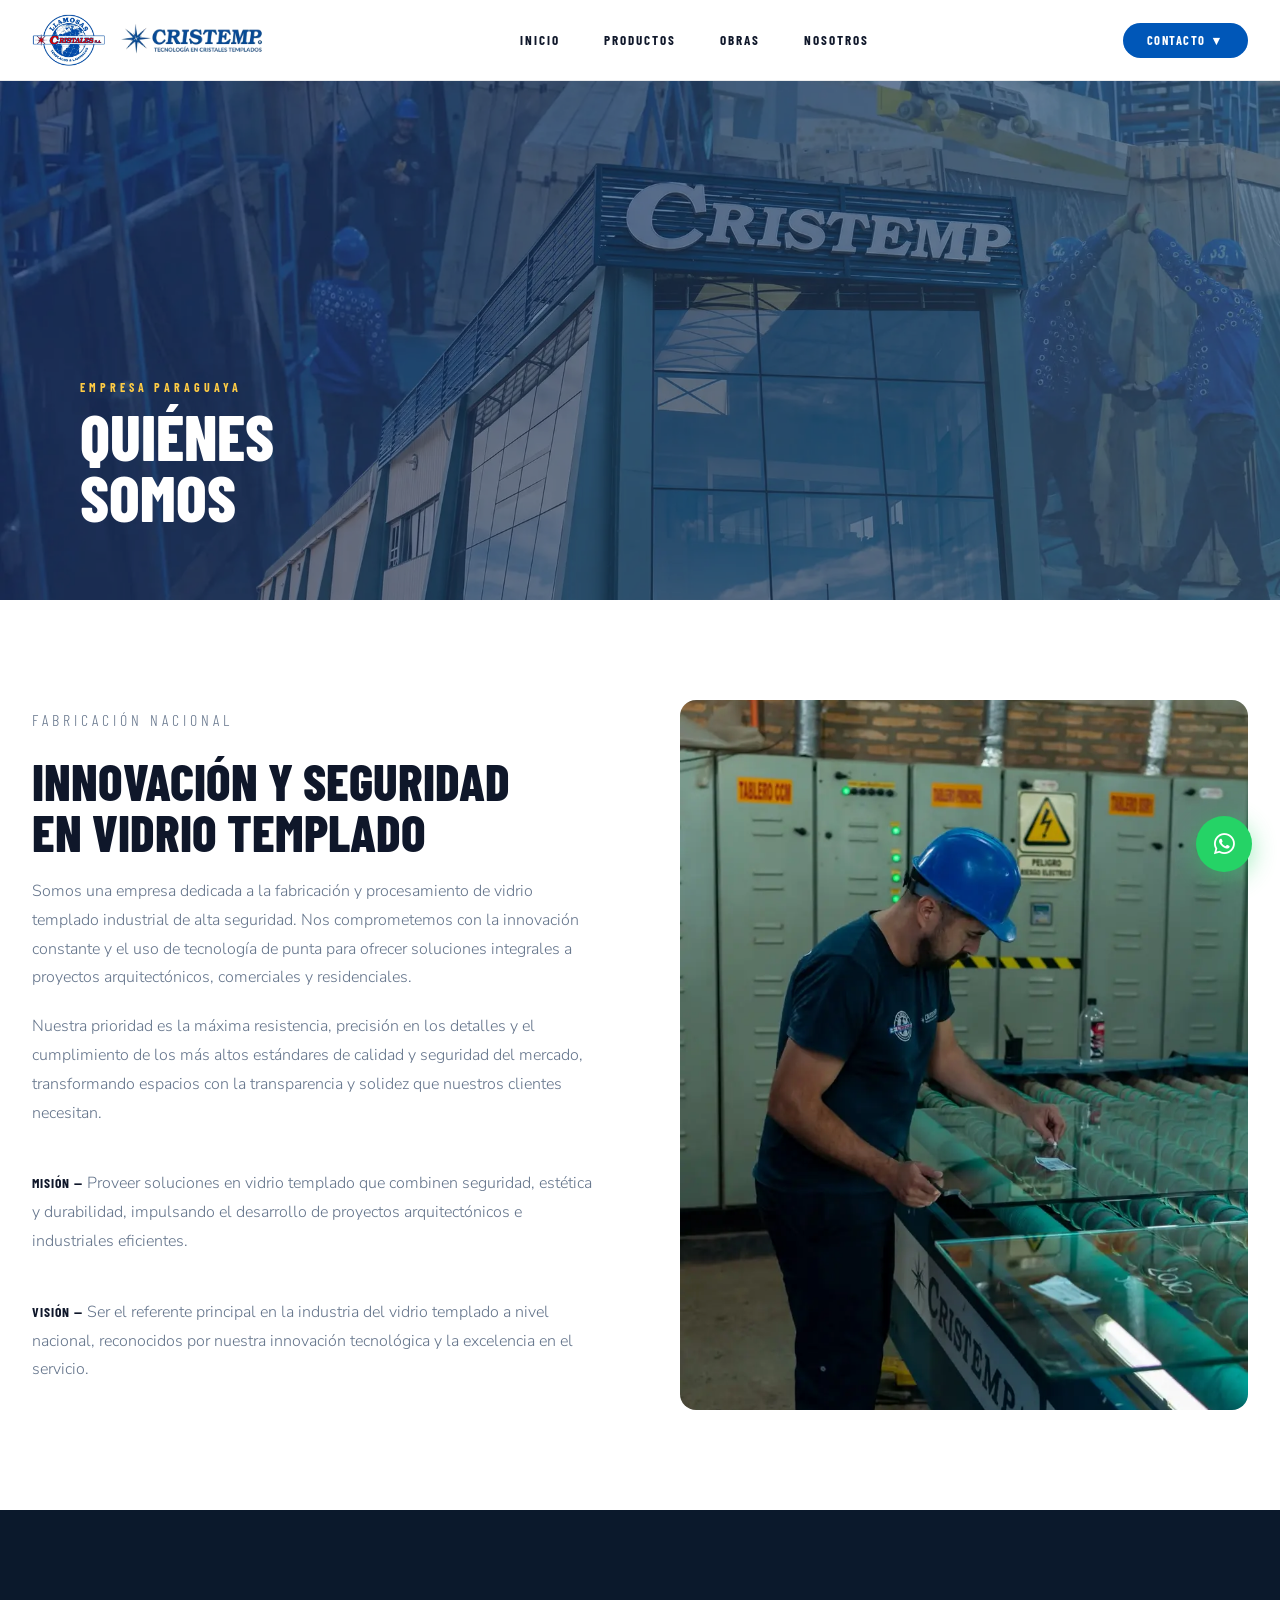
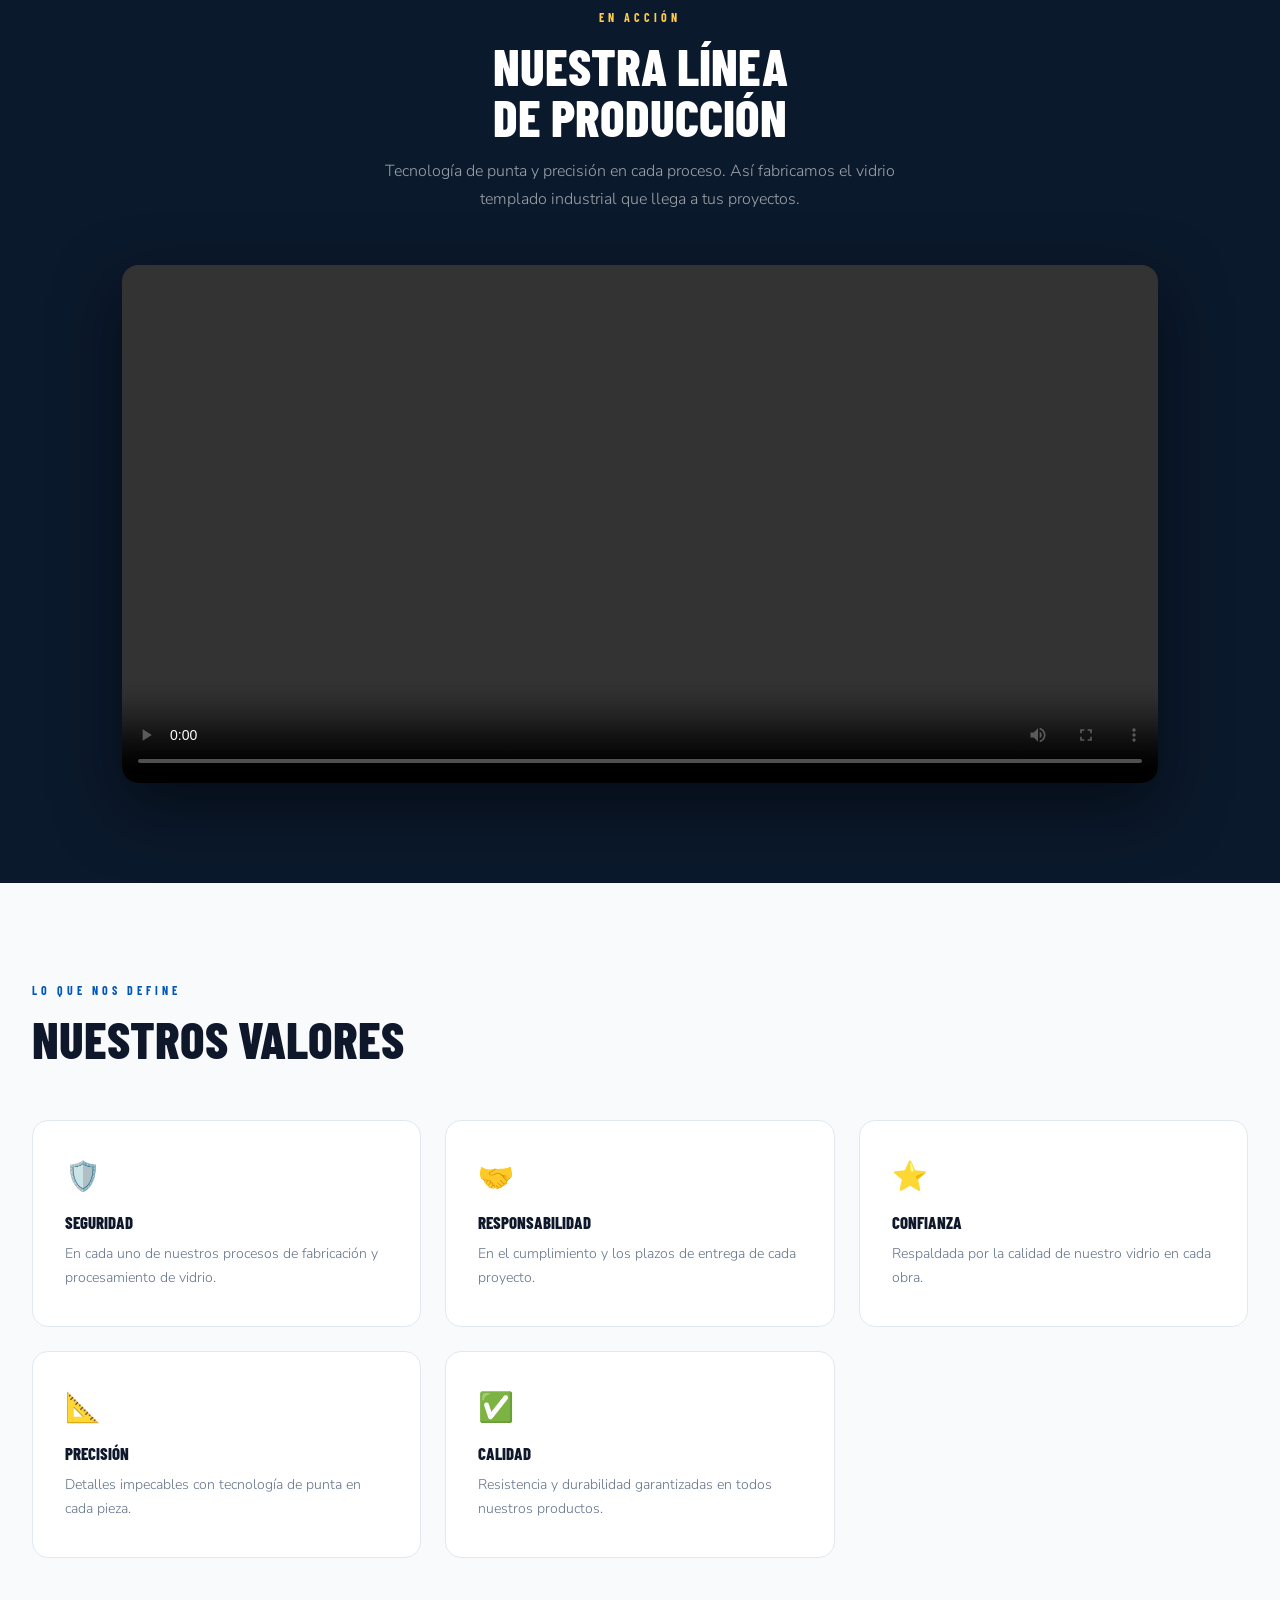
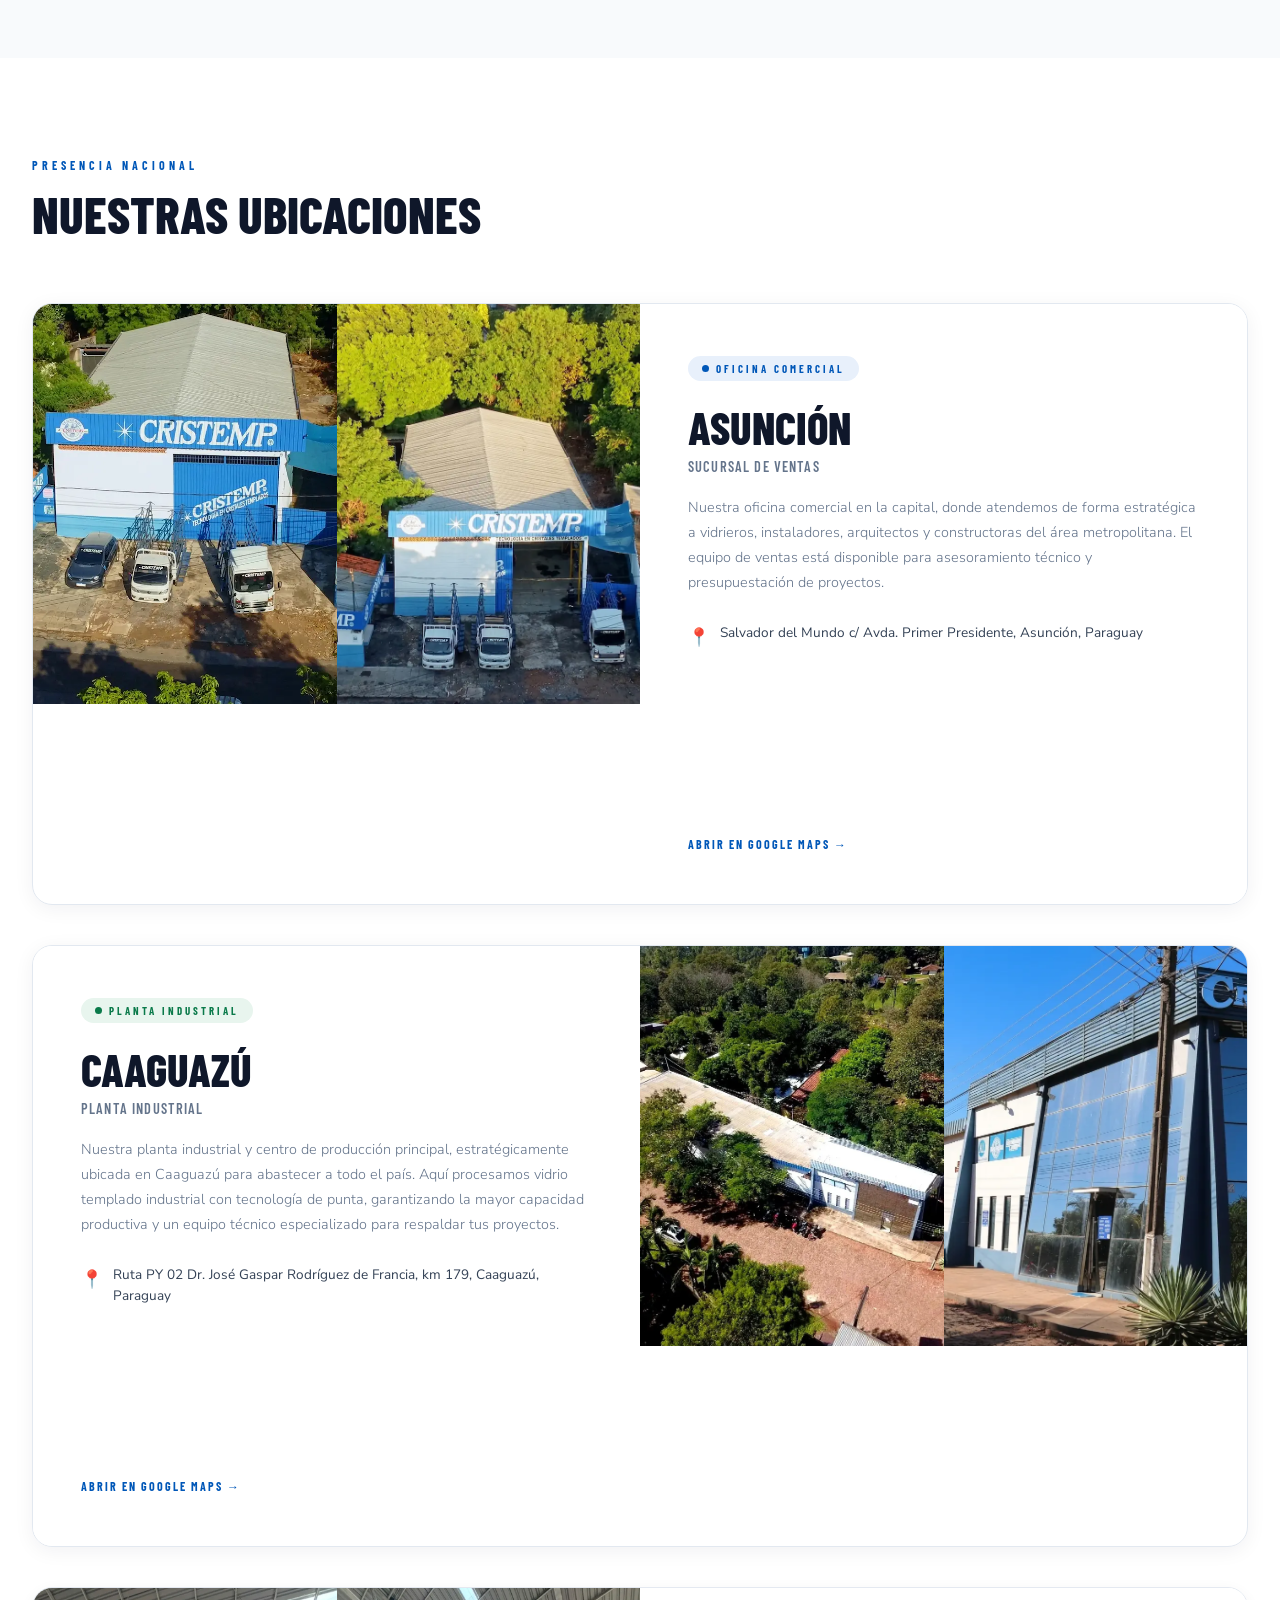
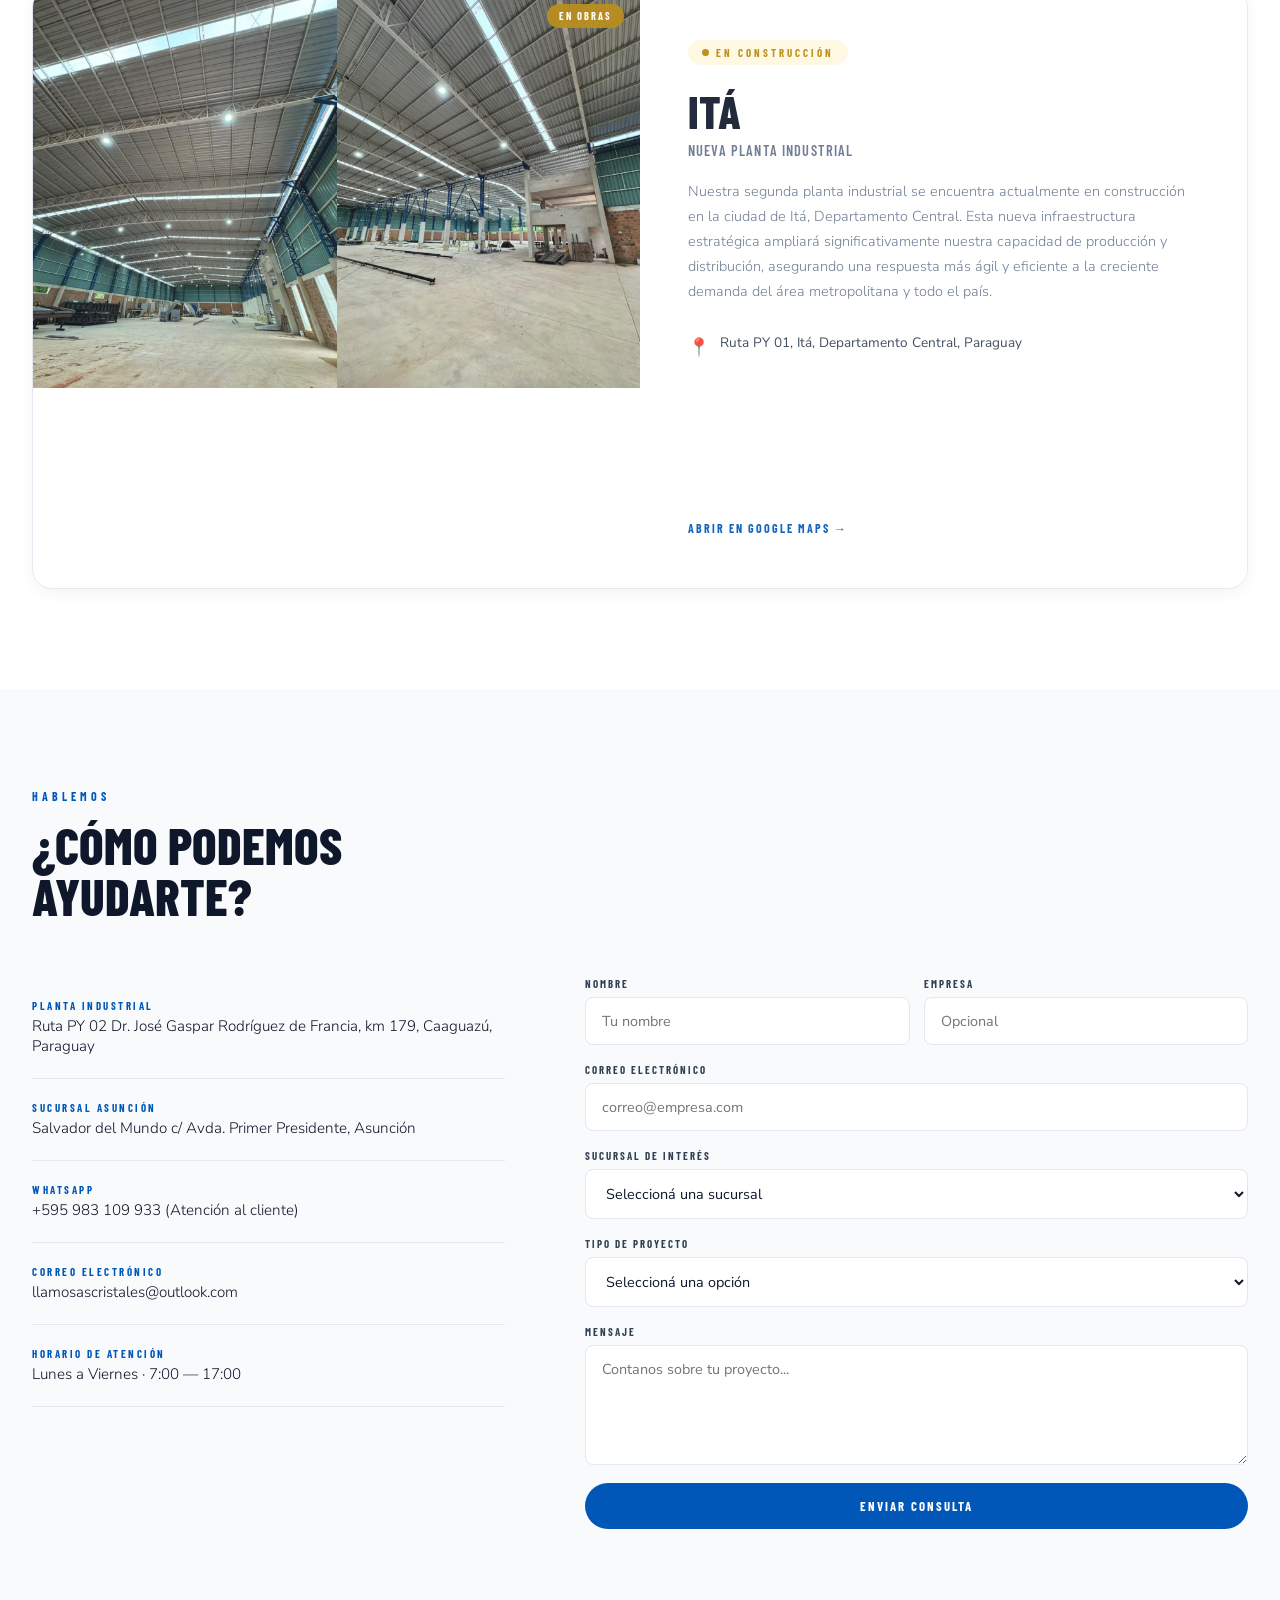
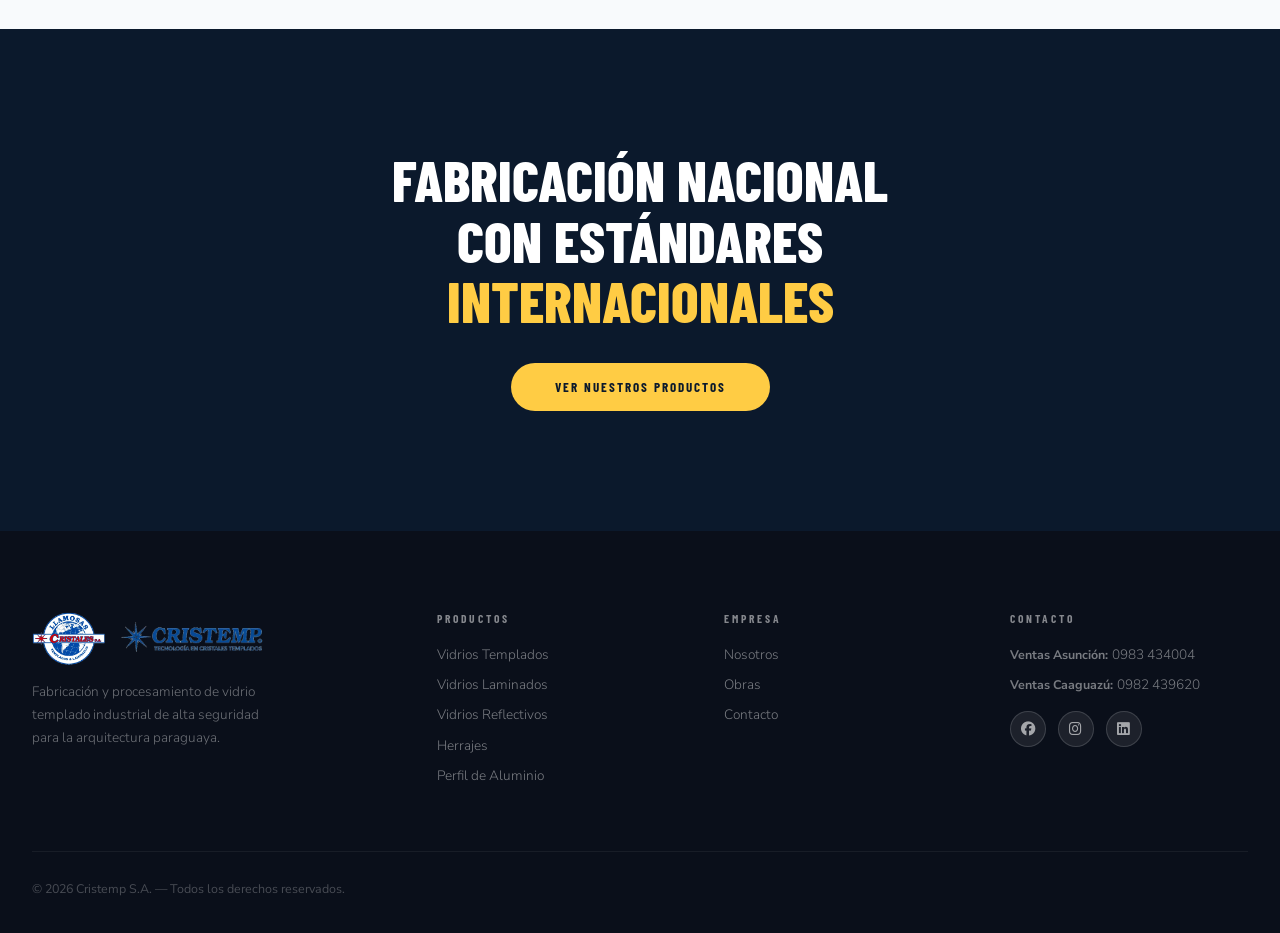
==== commit 3cf850e7: "optimizacion del SEO y mejoras en la estructura del sitio web. Se han agregado archivos robots.txt y" ====
--- a/nosotros.html
+++ b/nosotros.html
@@ -4,7 +4,29 @@
 <head>
   <meta charset="UTF-8">
   <meta name="viewport" content="width=device-width, initial-scale=1.0">
-  <title>Cristemp | Nosotros</title>
+  <title>Nosotros | Misión, Visión y Valores — Cristemp Paraguay</title>
+
+  <!-- ═══ SEO BÁSICO ═══ -->
+  <meta name="description" content="Conocé a Cristemp: 15+ años de experiencia en vidrio templado industrial. Nuestra misión, visión, valores y ubicaciones en Caaguazú y Asunción, Paraguay.">
+  <meta name="keywords" content="Cristemp empresa, misión visión valores vidrio, fábrica vidrio templado Caaguazú, contacto Cristemp">
+  <meta name="author" content="Cristemp S.A.">
+  <link rel="canonical" href="https://cristemp.com.py/nosotros.html">
+
+  <!-- ═══ OPEN GRAPH ═══ -->
+  <meta property="og:type" content="website">
+  <meta property="og:site_name" content="Cristemp">
+  <meta property="og:title" content="Nosotros | Misión, Visión y Valores — Cristemp Paraguay">
+  <meta property="og:description" content="15+ años de experiencia en fabricación y procesamiento de vidrio templado industrial de alta seguridad en Paraguay.">
+  <meta property="og:image" content="https://cristemp.com.py/images/quienesSomosIndex.jpeg">
+  <meta property="og:url" content="https://cristemp.com.py/nosotros.html">
+  <meta property="og:locale" content="es_PY">
+
+  <!-- ═══ TWITTER CARD ═══ -->
+  <meta name="twitter:card" content="summary_large_image">
+  <meta name="twitter:title" content="Nosotros | Misión, Visión y Valores — Cristemp Paraguay">
+  <meta name="twitter:description" content="15+ años de experiencia en fabricación y procesamiento de vidrio templado industrial de alta seguridad en Paraguay.">
+  <meta name="twitter:image" content="https://cristemp.com.py/images/quienesSomosIndex.jpeg">
+
   <link rel="preconnect" href="https://fonts.googleapis.com">
   <link rel="preconnect" href="https://fonts.gstatic.com" crossorigin>
   <link
@@ -15,6 +37,7 @@
 
   <link rel="icon" type="image/webp" href="images/logoOriginal.webp">
 </head>
+
 
 <body>
 
@@ -347,24 +370,24 @@
           </div>
         </div>
 
-        <form class="contact-form" onsubmit="return false;">
+        <form class="contact-form" id="contactForm" action="https://formspree.io/f/YOUR_FORM_ID" method="POST">
           <div class="form-row">
             <div class="form-field">
               <label for="nombre">Nombre</label>
-              <input type="text" id="nombre" placeholder="Tu nombre">
+              <input type="text" id="nombre" name="nombre" placeholder="Tu nombre" required>
             </div>
             <div class="form-field">
               <label for="empresa">Empresa</label>
-              <input type="text" id="empresa" placeholder="Opcional">
+              <input type="text" id="empresa" name="empresa" placeholder="Opcional">
             </div>
           </div>
           <div class="form-field">
             <label for="email">Correo electrónico</label>
-            <input type="email" id="email" placeholder="correo@empresa.com">
+            <input type="email" id="email" name="email" placeholder="correo@empresa.com" required>
           </div>
           <div class="form-field">
             <label for="sucursal">Sucursal de interés</label>
-            <select id="sucursal">
+            <select id="sucursal" name="sucursal">
               <option value="" disabled selected>Seleccioná una sucursal</option>
               <option>Asunción (Sucursal comercial)</option>
               <option>Caaguazú (Planta principal)</option>
@@ -373,7 +396,7 @@
           </div>
           <div class="form-field">
             <label for="tipo">Tipo de proyecto</label>
-            <select id="tipo">
+            <select id="tipo" name="tipo_proyecto">
               <option value="" disabled selected>Seleccioná una opción</option>
               <option>Edificio corporativo</option>
               <option>Residencia privada</option>
@@ -384,13 +407,14 @@
           </div>
           <div class="form-field">
             <label for="mensaje">Mensaje</label>
-            <textarea id="mensaje" placeholder="Contanos sobre tu proyecto..."></textarea>
+            <textarea id="mensaje" name="mensaje" placeholder="Contanos sobre tu proyecto..." required></textarea>
           </div>
           <div>
-            <button type="submit" class="btn btn--primary" style="width:100%;padding:15px;font-size:0.8rem;">
+            <button type="submit" id="contactFormBtn" class="btn btn--primary" style="width:100%;padding:15px;font-size:0.8rem;">
               Enviar consulta
             </button>
           </div>
+          <p id="contactFormMsg" style="display:none;margin-top:12px;font-size:0.85rem;text-align:center;"></p>
         </form>
 
       </div>
@@ -424,14 +448,11 @@
         <div class="footer__col">
           <div class="footer__col-title">Productos</div>
           <ul>
-            <li><a href="productos.html#templado">Templado</a></li>
-            <li><a href="productos.html#reflectivo">Templado Reflectivo</a></li>
-            <li><a href="productos.html#box">Templado Box</a></li>
-            <li><a href="productos.html#decorativo">Templado Decorativo</a></li>
-            <li><a href="productos.html#solar">Templado Solar</a></li>
+            <li><a href="productos.html#vidrios">Vidrios Templados</a></li>
+            <li><a href="productos.html#vidrios">Vidrios Laminados</a></li>
+            <li><a href="productos.html#vidrios">Vidrios Reflectivos</a></li>
+            <li><a href="productos.html#herrajes">Herrajes</a></li>
             <li><a href="productos.html#aluminio">Perfil de Aluminio</a></li>
-            <li><a href="productos.html#ripado">Perfil Ripado</a></li>
-            <li><a href="productos.html#accesorios">Accesorios</a></li>
           </ul>
         </div>
         <div class="footer__col">
@@ -443,27 +464,14 @@
           </ul>
         </div>
         <div class="footer__col">
-                    <div class="footer__col-title">Contacto</div>
-          <ul class="footer__contact-list">
-            <li class="footer__contact-group">
-              <span class="footer__contact-label">Planta Industrial Caaguazú</span>
-              <a href="https://wa.me/595981307028?text=Hola,%20me%20pongo%20en%20contacto%20a%20trav%C3%A9s%20de%20la%20p%C3%A1gina%20web.%20Quisiera%20recibir%20m%C3%A1s%20informaci%C3%B3n%20sobre%20sus%20productos%20y%20servicios%20de%20vidrios%20templados"
-                target="_blank" rel="noopener">0981 307 028</a>
-            </li>
-            <li class="footer__contact-group">
-              <span class="footer__contact-label">Sucursal Asunción</span>
-              <a href="https://wa.me/595983238500?text=Hola,%20me%20pongo%20en%20contacto%20a%20trav%C3%A9s%20de%20la%20p%C3%A1gina%20web.%20Quisiera%20recibir%20m%C3%A1s%20informaci%C3%B3n%20sobre%20sus%20productos%20y%20servicios%20de%20vidrios%20templados"
-                target="_blank" rel="noopener">0983 238 500</a>
-              <a href="https://wa.me/595981292245?text=Hola,%20me%20pongo%20en%20contacto%20a%20trav%C3%A9s%20de%20la%20p%C3%A1gina%20web.%20Quisiera%20recibir%20m%C3%A1s%20informaci%C3%B3n%20sobre%20sus%20productos%20y%20servicios%20de%20vidrios%20templados"
-                target="_blank" rel="noopener">0981 292 245</a>
-            </li>
-            <li class="footer__contact-group">
-              <span class="footer__contact-label">Interior del País</span>
-              <a href="https://wa.me/595982439620?text=Hola,%20me%20pongo%20en%20contacto%20a%20trav%C3%A9s%20de%20la%20p%C3%A1gina%20web.%20Quisiera%20recibir%20m%C3%A1s%20informaci%C3%B3n%20sobre%20sus%20productos%20y%20servicios%20de%20vidrios%20templados"
-                target="_blank" rel="noopener">0982 439 620</a>
-              <a href="https://wa.me/595981303619?text=Hola,%20me%20pongo%20en%20contacto%20a%20trav%C3%A9s%20de%20la%20p%C3%A1gina%20web.%20Quisiera%20recibir%20m%C3%A1s%20informaci%C3%B3n%20sobre%20sus%20productos%20y%20servicios%20de%20vidrios%20templados"
-                target="_blank" rel="noopener">0981 303 619</a>
-            </li>
+          <div class="footer__col-title">Contacto</div>
+          <ul>
+            <li><strong>Ventas Asunción:</strong> <a
+                href="https://wa.me/595983434004?text=Hola,%20me%20pongo%20en%20contacto%20a%20trav%C3%A9s%20de%20la%20p%C3%A1gina%20web.%20Quisiera%20recibir%20m%C3%A1s%20informaci%C3%B3n%20sobre%20sus%20productos%20y%20servicios%20de%20vidrios%20templados"
+                target="_blank" rel="noopener">0983 434004</a></li>
+            <li><strong>Ventas Caaguazú:</strong> <a
+                href="https://wa.me/595982439620?text=Hola,%20me%20pongo%20en%20contacto%20a%20trav%C3%A9s%20de%20la%20p%C3%A1gina%20web.%20Quisiera%20recibir%20m%C3%A1s%20informaci%C3%B3n%20sobre%20sus%20productos%20y%20servicios%20de%20vidrios%20templados"
+                target="_blank" rel="noopener">0982 439620</a></li>
           </ul>
 
           <div class="footer__social">
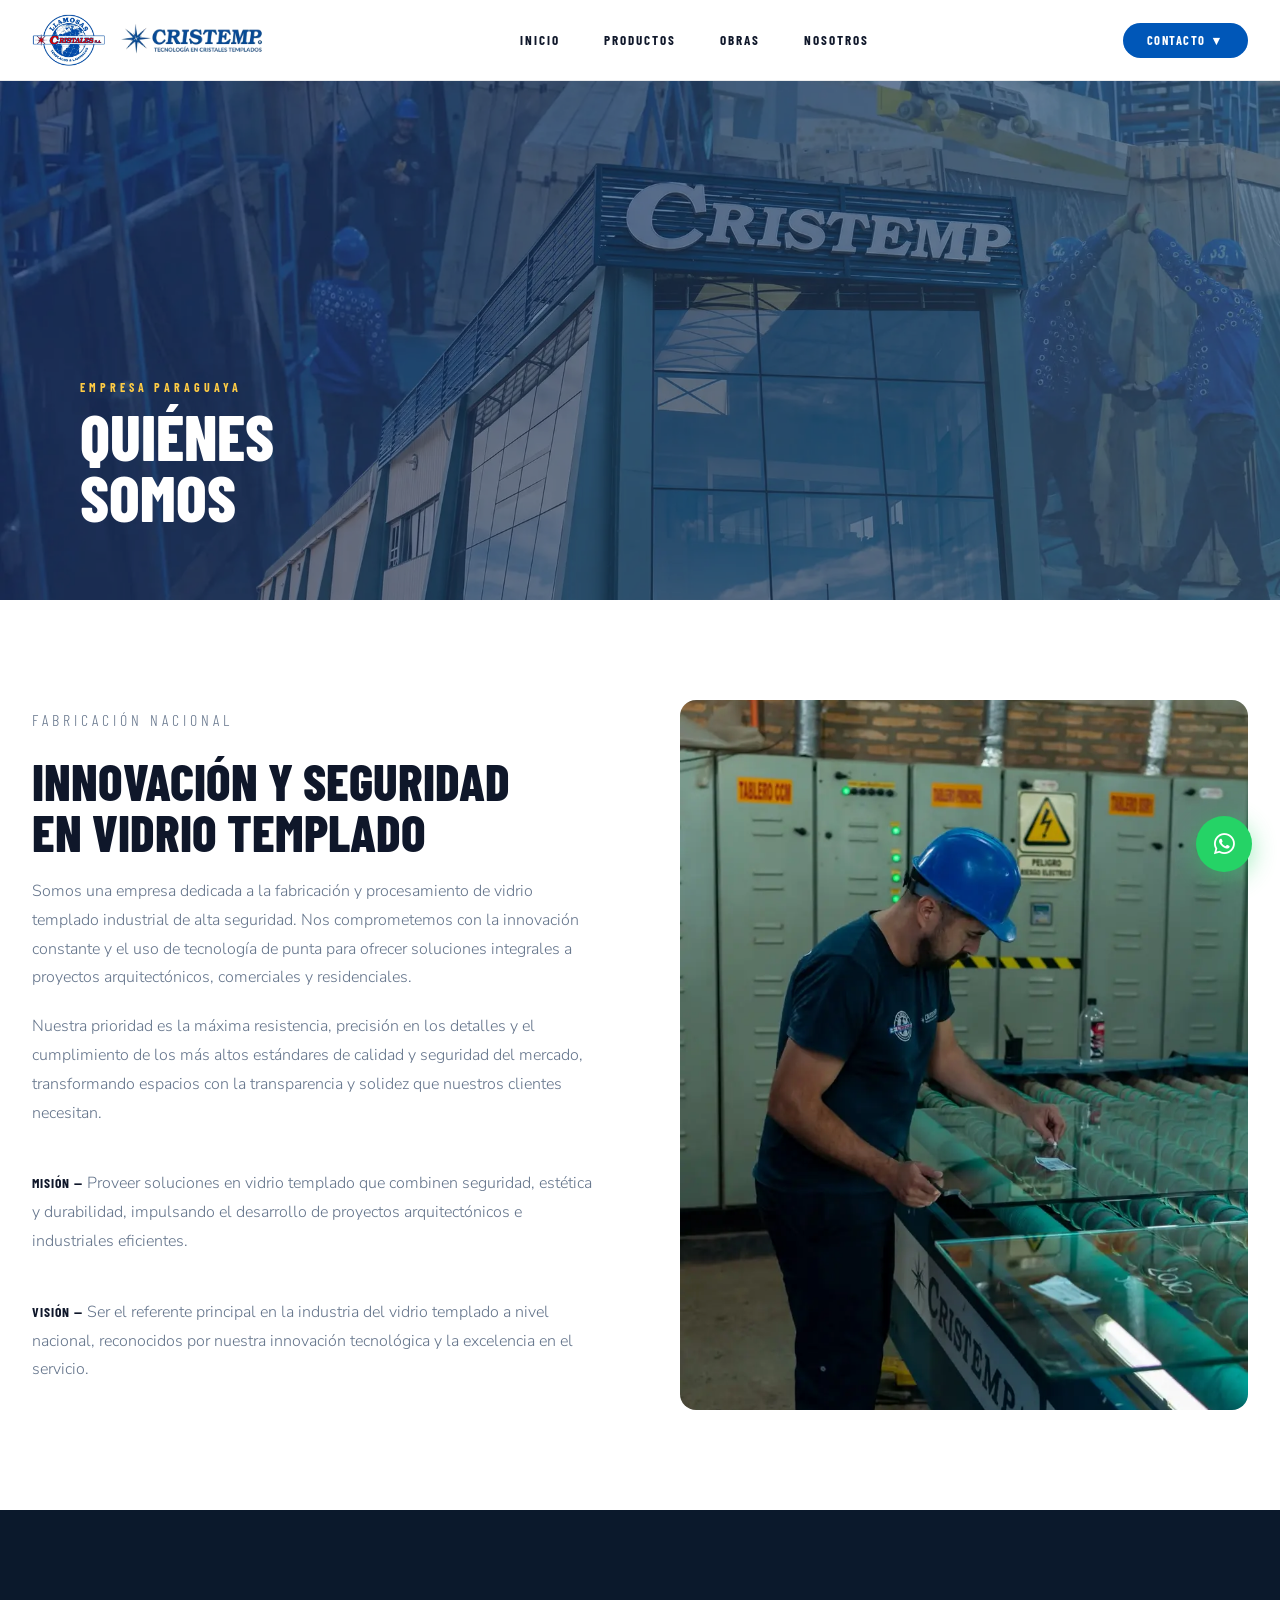
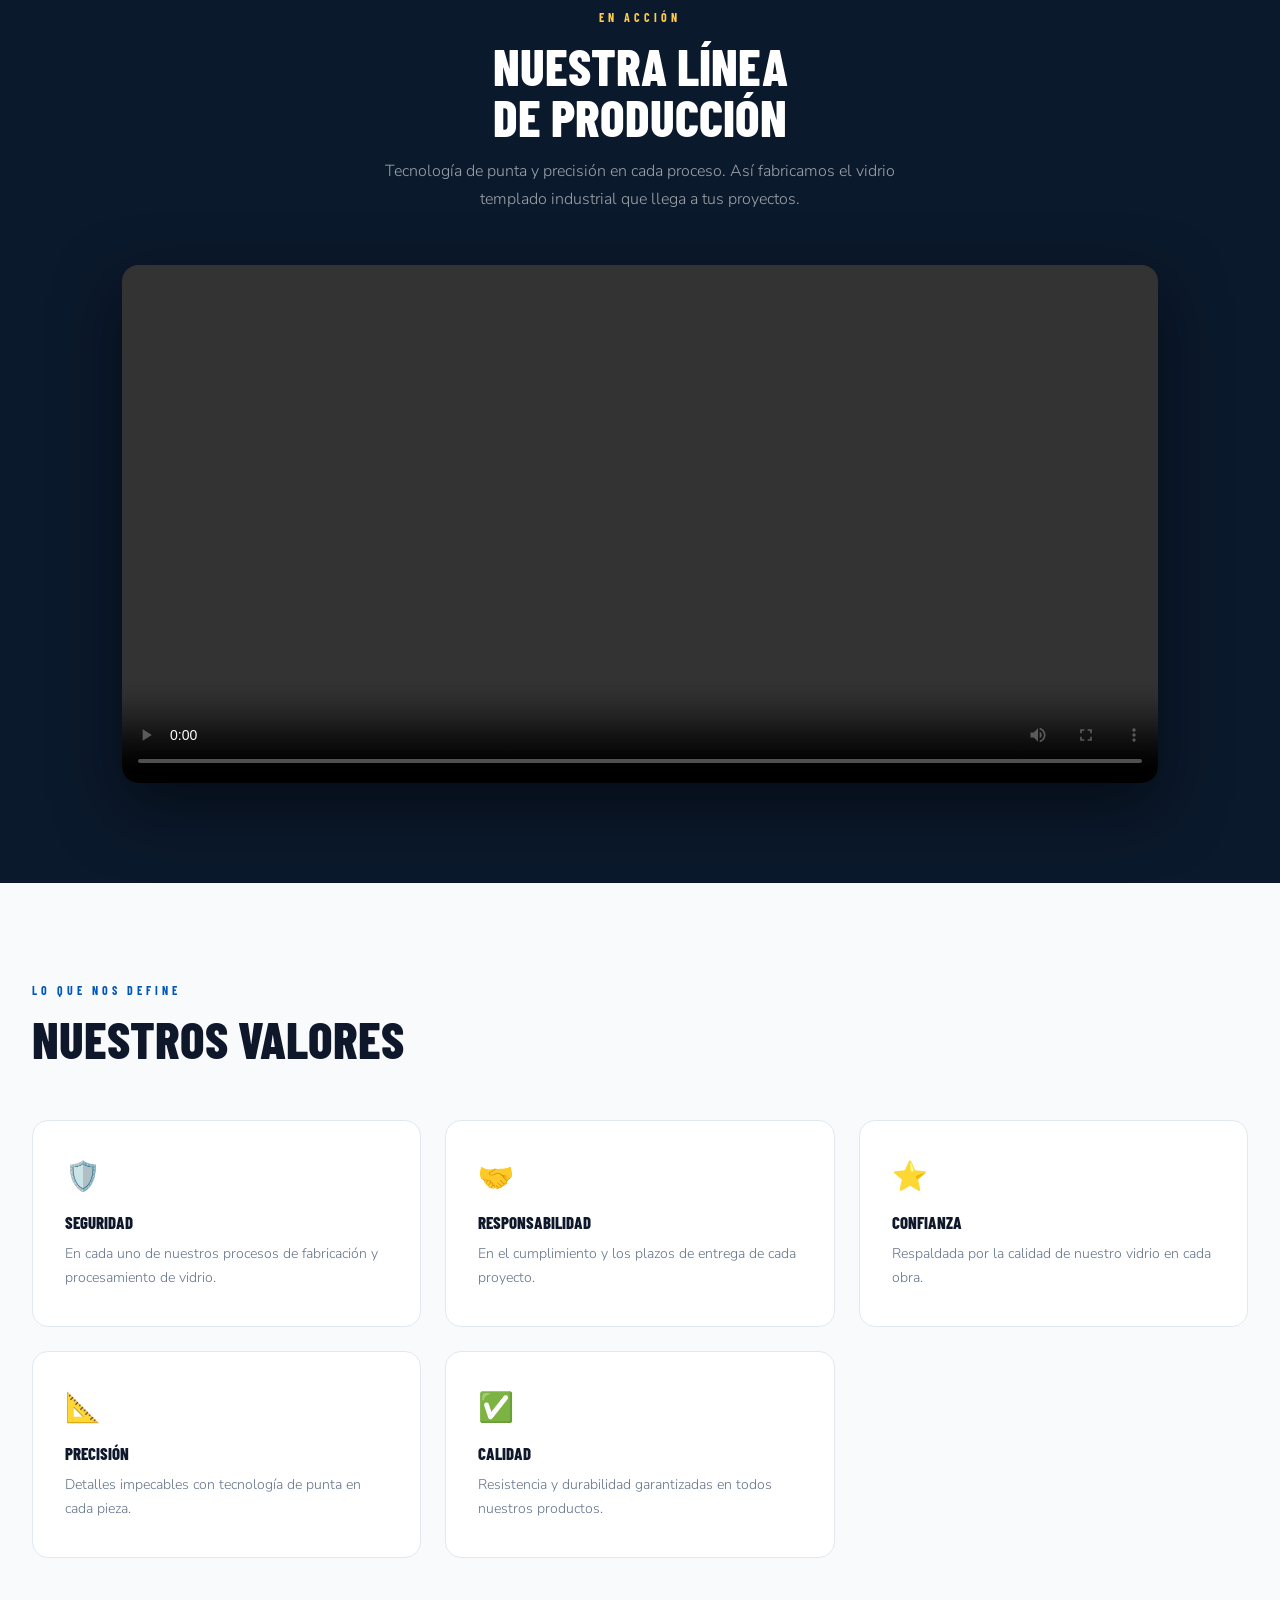
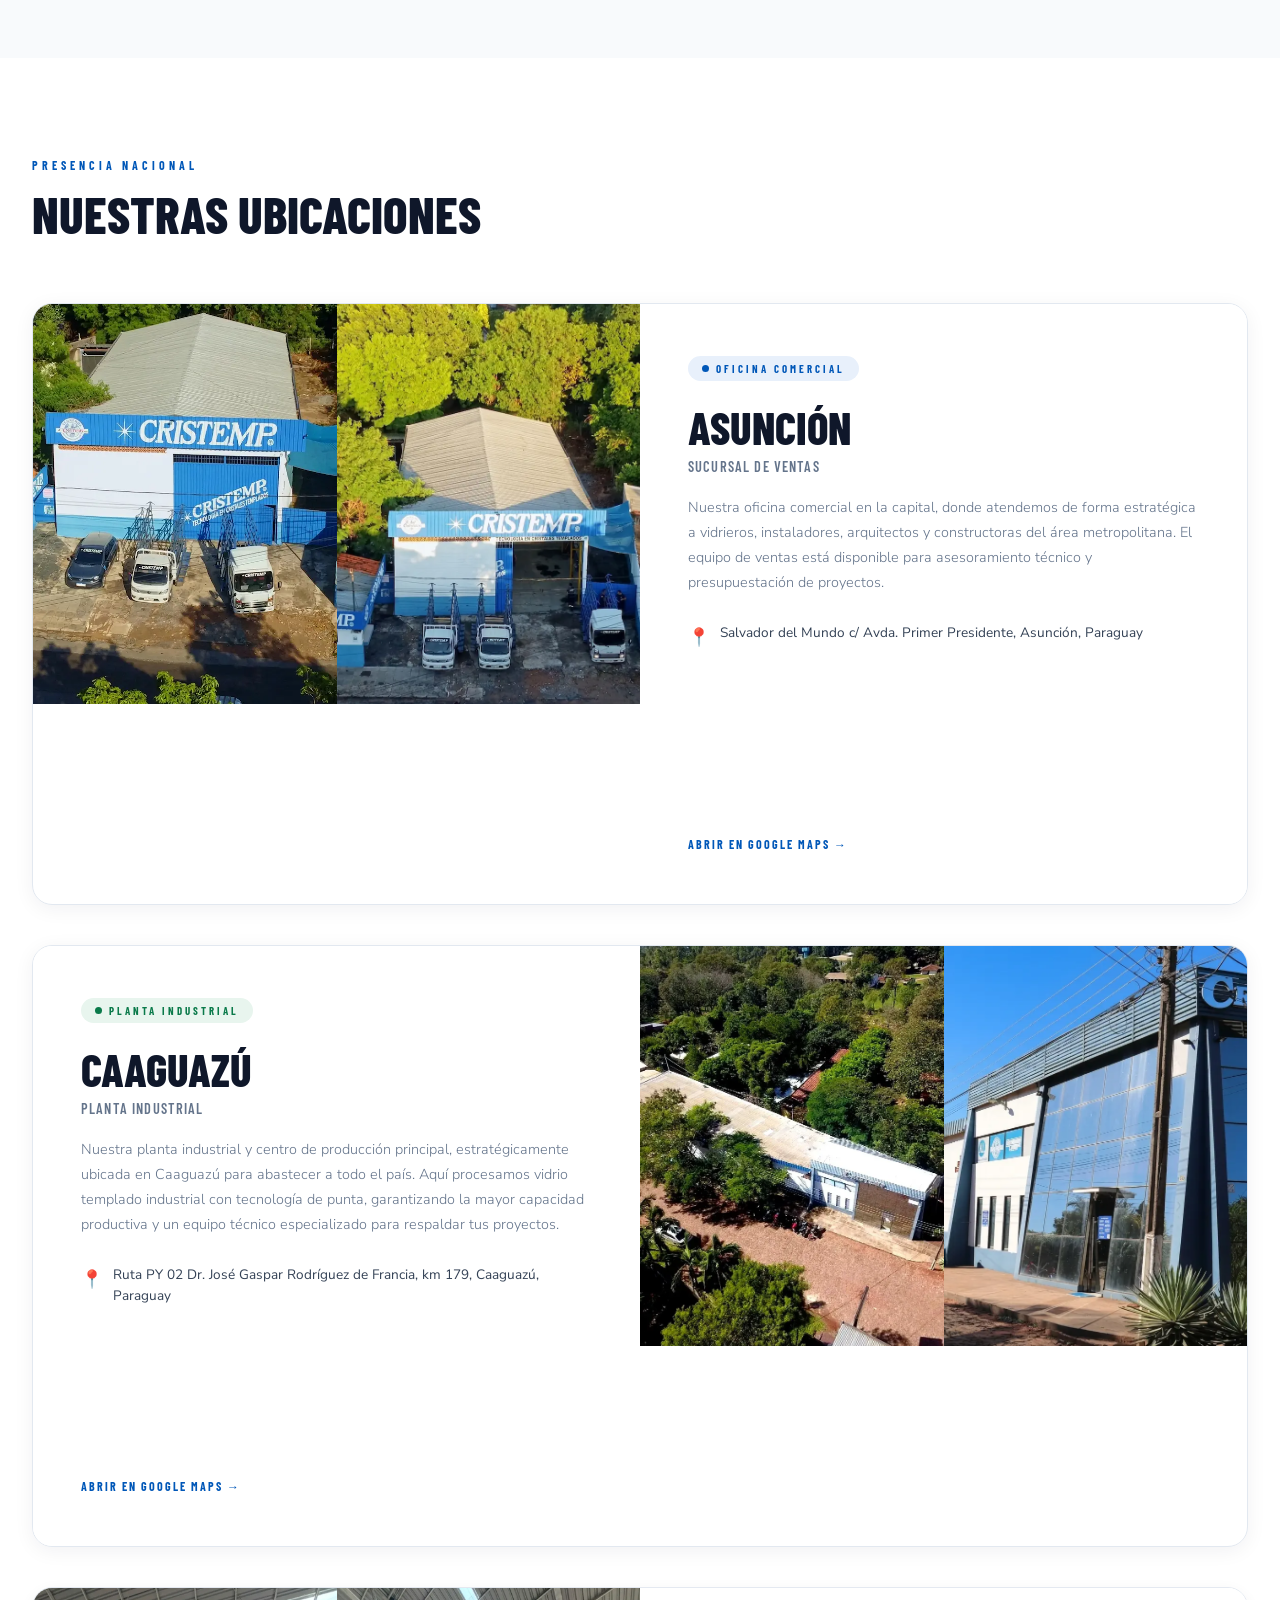
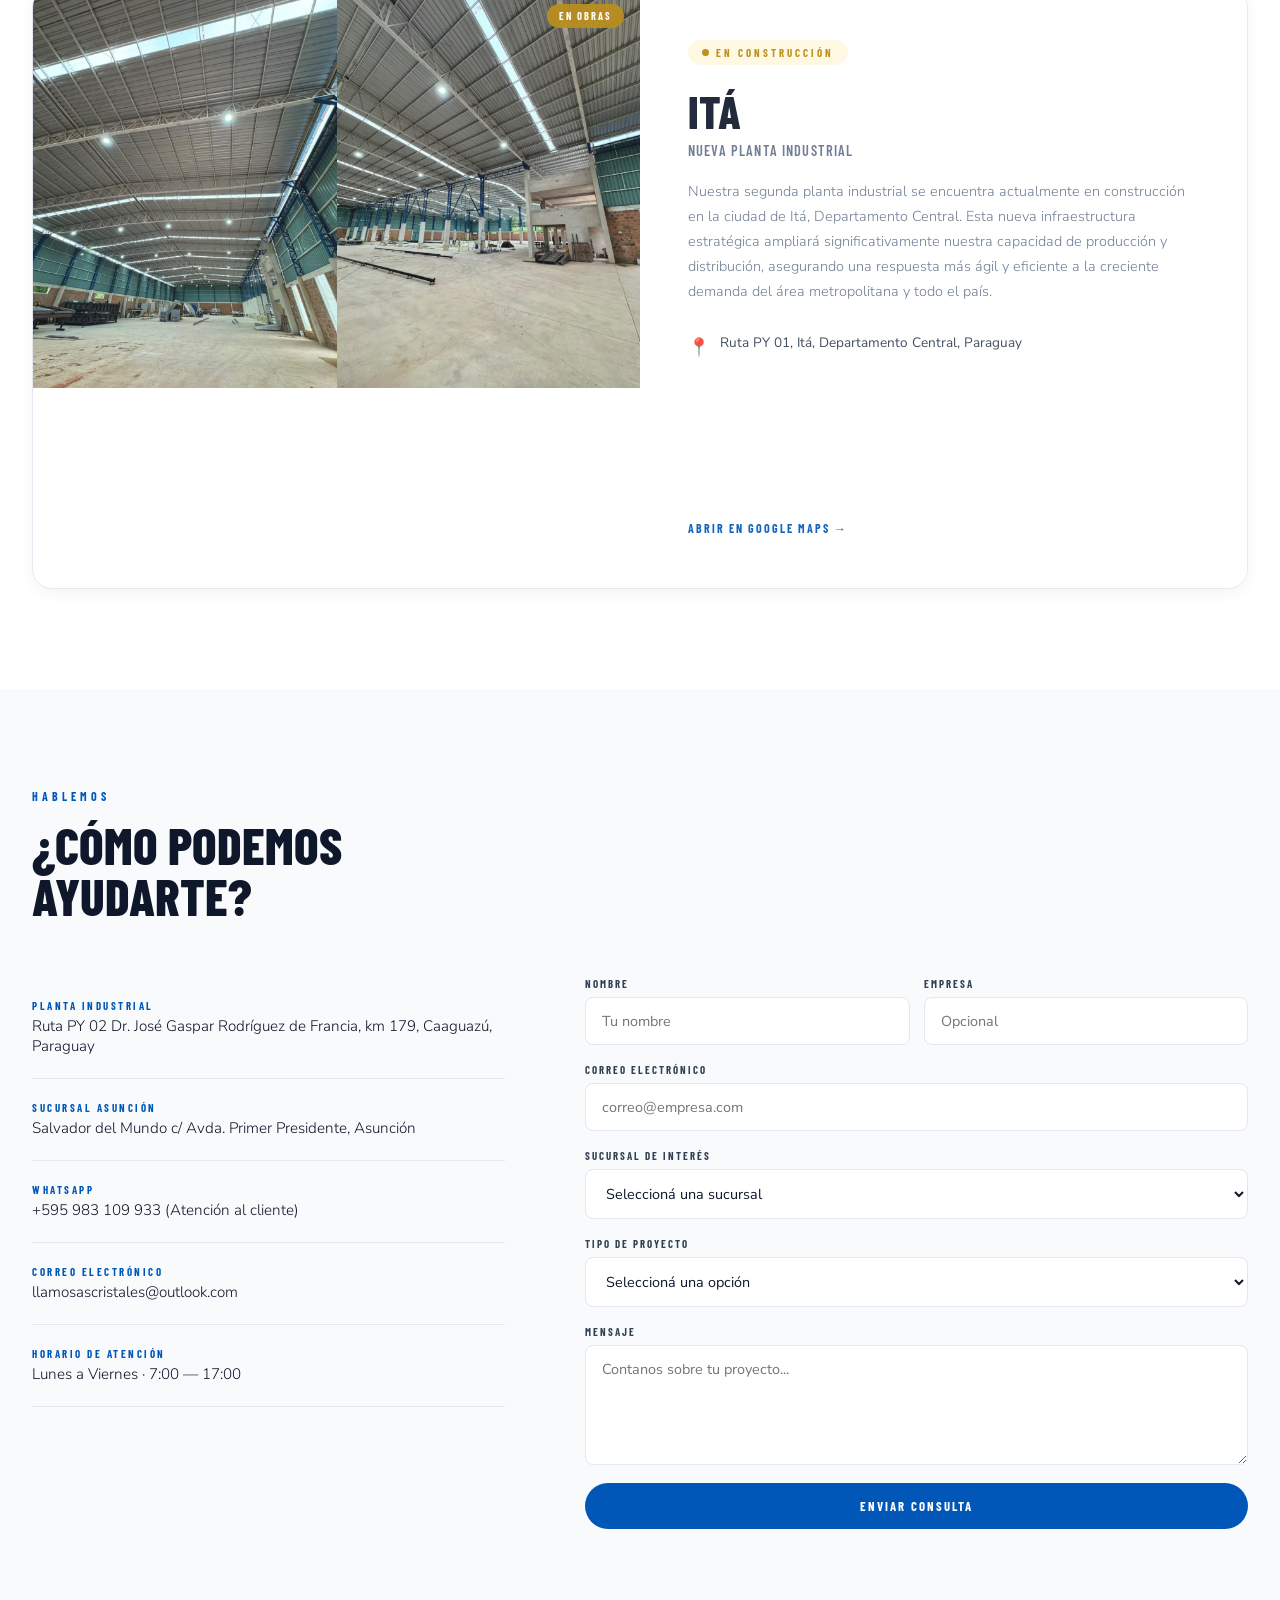
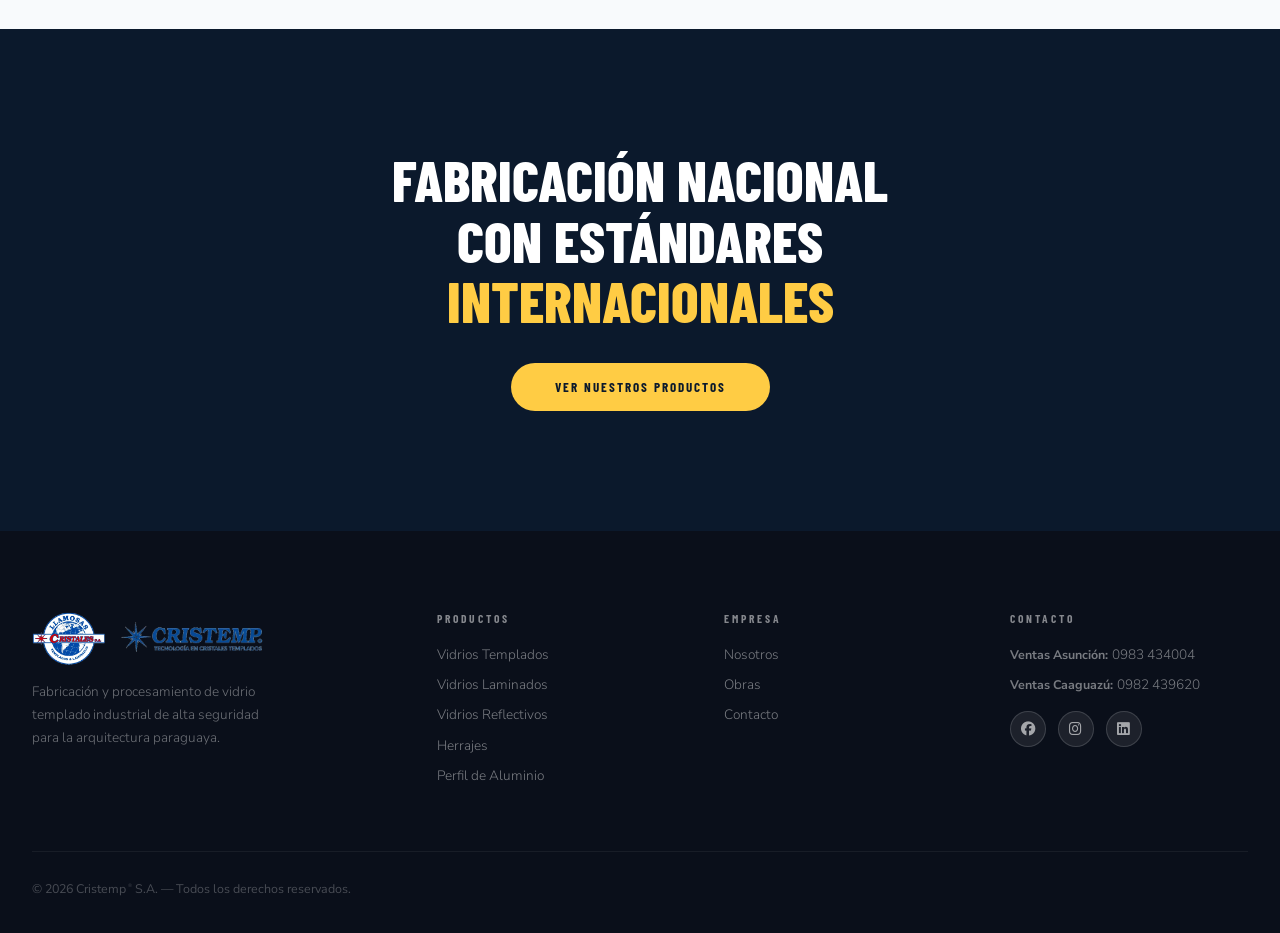
==== commit 4cd48c34: "reagregar simbolo de marca registrada" ====
--- a/nosotros.html
+++ b/nosotros.html
@@ -69,27 +69,27 @@
           <span class="nav__contact-group-label">Planta Industrial Caaguazú</span>
           <a href="https://wa.me/595981307028?text=Hola,%20me%20pongo%20en%20contacto%20a%20trav%C3%A9s%20de%20la%20p%C3%A1gina%20web."
             target="_blank" rel="noopener">
-            <i class="fab fa-whatsapp"></i> 0981 307 028
+            <i class="fab fa-whatsapp" aria-hidden="true"></i> 0981 307 028
           </a>
 
           <span class="nav__contact-group-label">Sucursal Asunción</span>
           <a href="https://wa.me/595983238500?text=Hola,%20me%20pongo%20en%20contacto%20a%20trav%C3%A9s%20de%20la%20p%C3%A1gina%20web."
             target="_blank" rel="noopener">
-            <i class="fab fa-whatsapp"></i> 0983 238 500
+            <i class="fab fa-whatsapp" aria-hidden="true"></i> 0983 238 500
           </a>
           <a href="https://wa.me/595981292245?text=Hola,%20me%20pongo%20en%20contacto%20a%20trav%C3%A9s%20de%20la%20p%C3%A1gina%20web."
             target="_blank" rel="noopener">
-            <i class="fab fa-whatsapp"></i> 0981 292 245
+            <i class="fab fa-whatsapp" aria-hidden="true"></i> 0981 292 245
           </a>
 
           <span class="nav__contact-group-label">Interior del País</span>
           <a href="https://wa.me/595982439620?text=Hola,%20me%20pongo%20en%20contacto%20a%20trav%C3%A9s%20de%20la%20p%C3%A1gina%20web."
             target="_blank" rel="noopener">
-            <i class="fab fa-whatsapp"></i> 0982 439 620
+            <i class="fab fa-whatsapp" aria-hidden="true"></i> 0982 439 620
           </a>
           <a href="https://wa.me/595981303619?text=Hola,%20me%20pongo%20en%20contacto%20a%20trav%C3%A9s%20de%20la%20p%C3%A1gina%20web."
             target="_blank" rel="noopener">
-            <i class="fab fa-whatsapp"></i> 0981 303 619
+            <i class="fab fa-whatsapp" aria-hidden="true"></i> 0981 303 619
           </a>
         </div>
       </div>
@@ -476,21 +476,21 @@
 
           <div class="footer__social">
             <a href="https://www.facebook.com/share/1bWRRLYzb1/?mibextid=wwXlfr" target="_blank" rel="noopener"
-              class="social-icon">
-              <i class="fab fa-facebook"></i>
+              class="social-icon" aria-label="Seguinos en Facebook">
+              <i class="fab fa-facebook" aria-hidden="true"></i>
             </a>
             <a href="https://www.instagram.com/cristemp_py?igsh=cDNnd2t2dG1pcGU3" target="_blank" rel="noopener"
-              class="social-icon">
-              <i class="fab fa-instagram"></i>
+              class="social-icon" aria-label="Seguinos en Instagram">
+              <i class="fab fa-instagram" aria-hidden="true"></i>
             </a>
-            <a href="https://www.linkedin.com/company/cristemp/" target="_blank" rel="noopener" class="social-icon">
-              <i class="fab fa-linkedin"></i>
+            <a href="https://www.linkedin.com/company/cristemp/" target="_blank" rel="noopener" class="social-icon" aria-label="Seguinos en LinkedIn">
+              <i class="fab fa-linkedin" aria-hidden="true"></i>
             </a>
           </div>
         </div> <!-- CORREGIDO: Cierre correcto de footer__col -->
       </div> <!-- cierra footer__top -->
       <div class="footer__bottom">
-        <span class="footer__copy">&copy; 2026 Cristemp S.A. — Todos los derechos reservados.</span>
+        <span class="footer__copy">&copy; 2026 Cristemp<sup>®</sup> S.A. — Todos los derechos reservados.</span>
       </div>
     </div>
   </footer>
@@ -499,7 +499,7 @@
   <a class="wa-float"
     href="https://wa.me/595983109933?text=Hola%2C%20me%20pongo%20en%20contacto%20a%20trav%C3%A9s%20de%20la%20p%C3%A1gina%20web.%20Quisiera%20recibir%20m%C3%A1s%20informaci%C3%B3n%20sobre%20sus%20productos%20y%20servicios%20de%20vidrios%20templados"
     target="_blank" rel="noopener" aria-label="Contactar por WhatsApp">
-    <i class="fab fa-whatsapp"></i>
+    <i class="fab fa-whatsapp" aria-hidden="true"></i>
   </a>
 
   <script src="main.js"></script>
--- a/css/styles.css
+++ b/css/styles.css
@@ -656,7 +656,7 @@
 .about-strip__bg {
   position: absolute;
   inset: 0;
-  background-image: url('/images/cristemp_index.webp');
+  background-image: url('images/cristemp_index.webp');
   background-size: cover;
   background-position: center;
   opacity: 0.55;
@@ -1599,7 +1599,7 @@
   }
 
   .about-strip__bg {
-    background-image: url('/images/cristemp_index_mobile.webp');
+    background-image: url('images/cristemp_index_mobile.webp');
   }
 
   @media (max-width: 480px) {
@@ -2844,4 +2844,15 @@
     .instagram-widget {
       padding: 0 20px;
     }
-  }+  }
+/* ═══════════════════════════════════════════
+   SÍMBOLO DE MARCA REGISTRADA (®)
+═══════════════════════════════════════════ */
+sup {
+  font-size: 0.4em;
+  vertical-align: super;
+  line-height: 0;
+  margin-left: 2px;
+  font-weight: 400;
+  opacity: 0.85;
+}
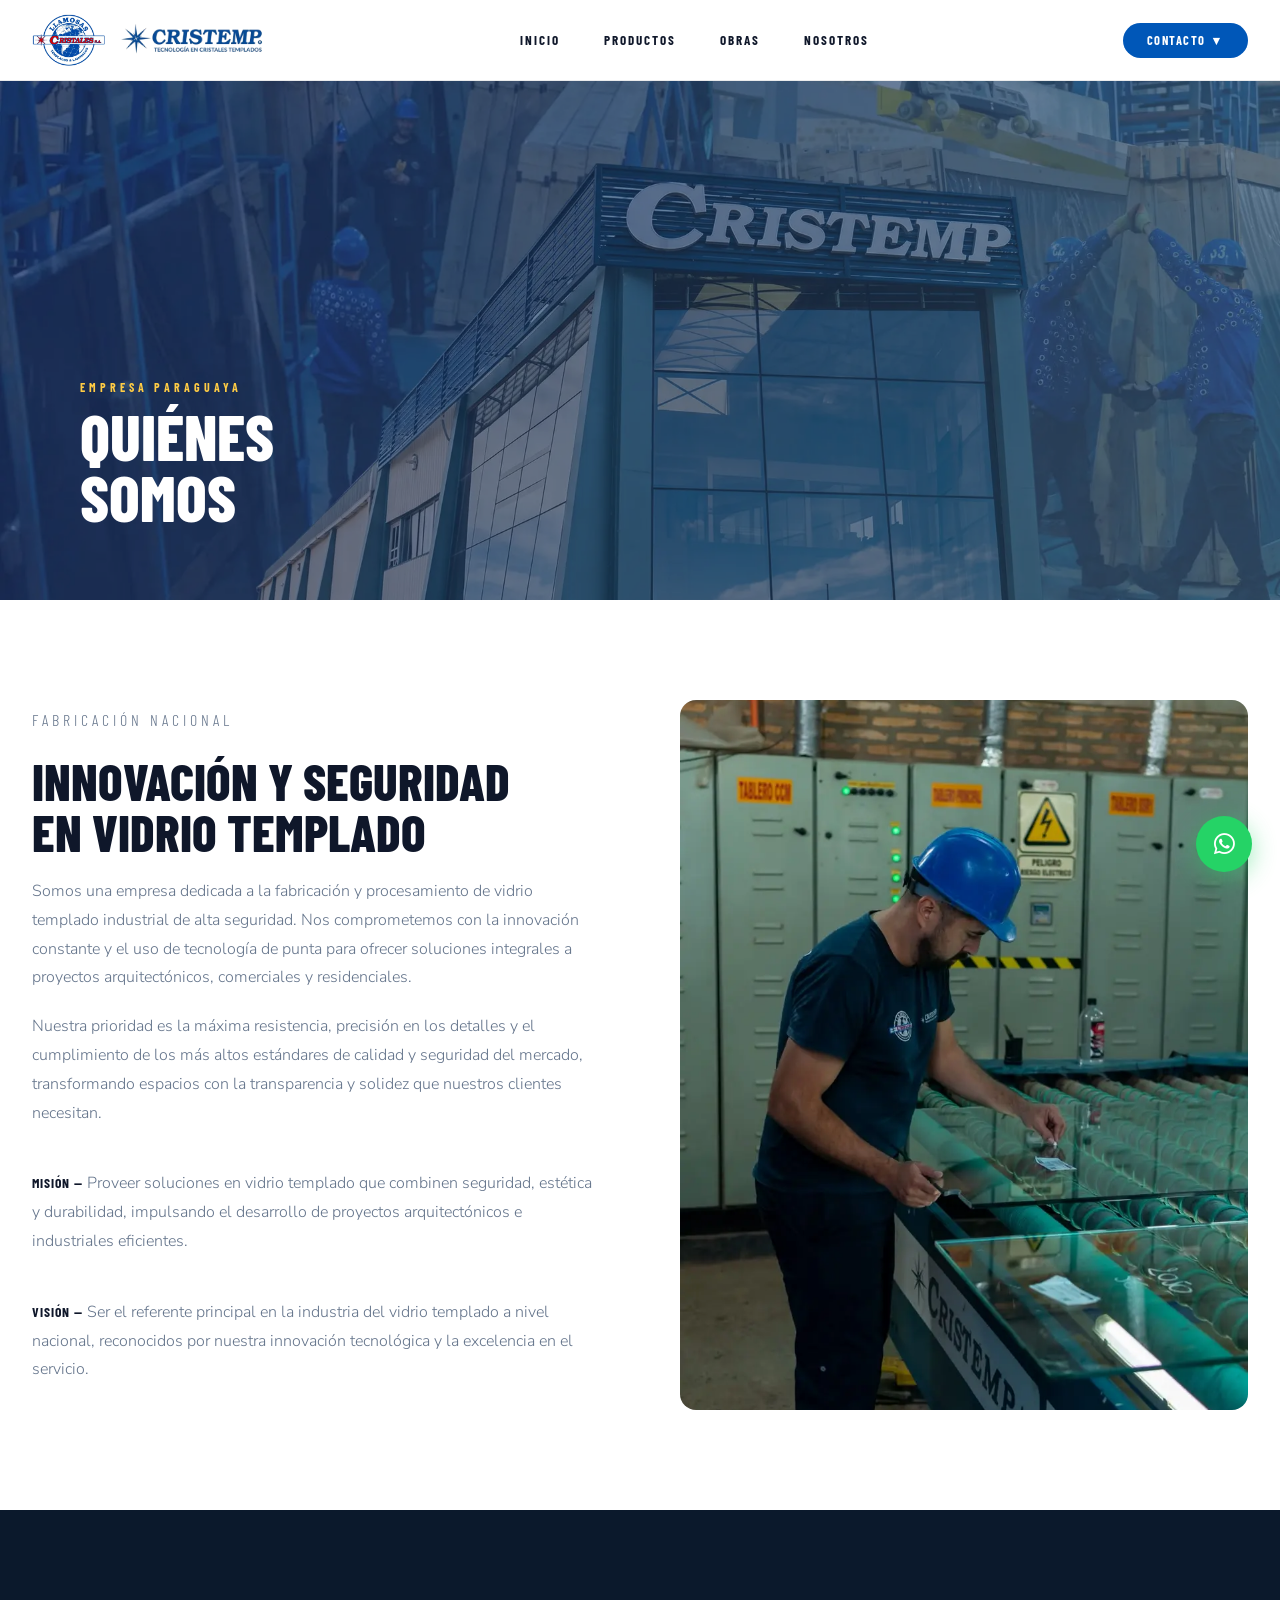
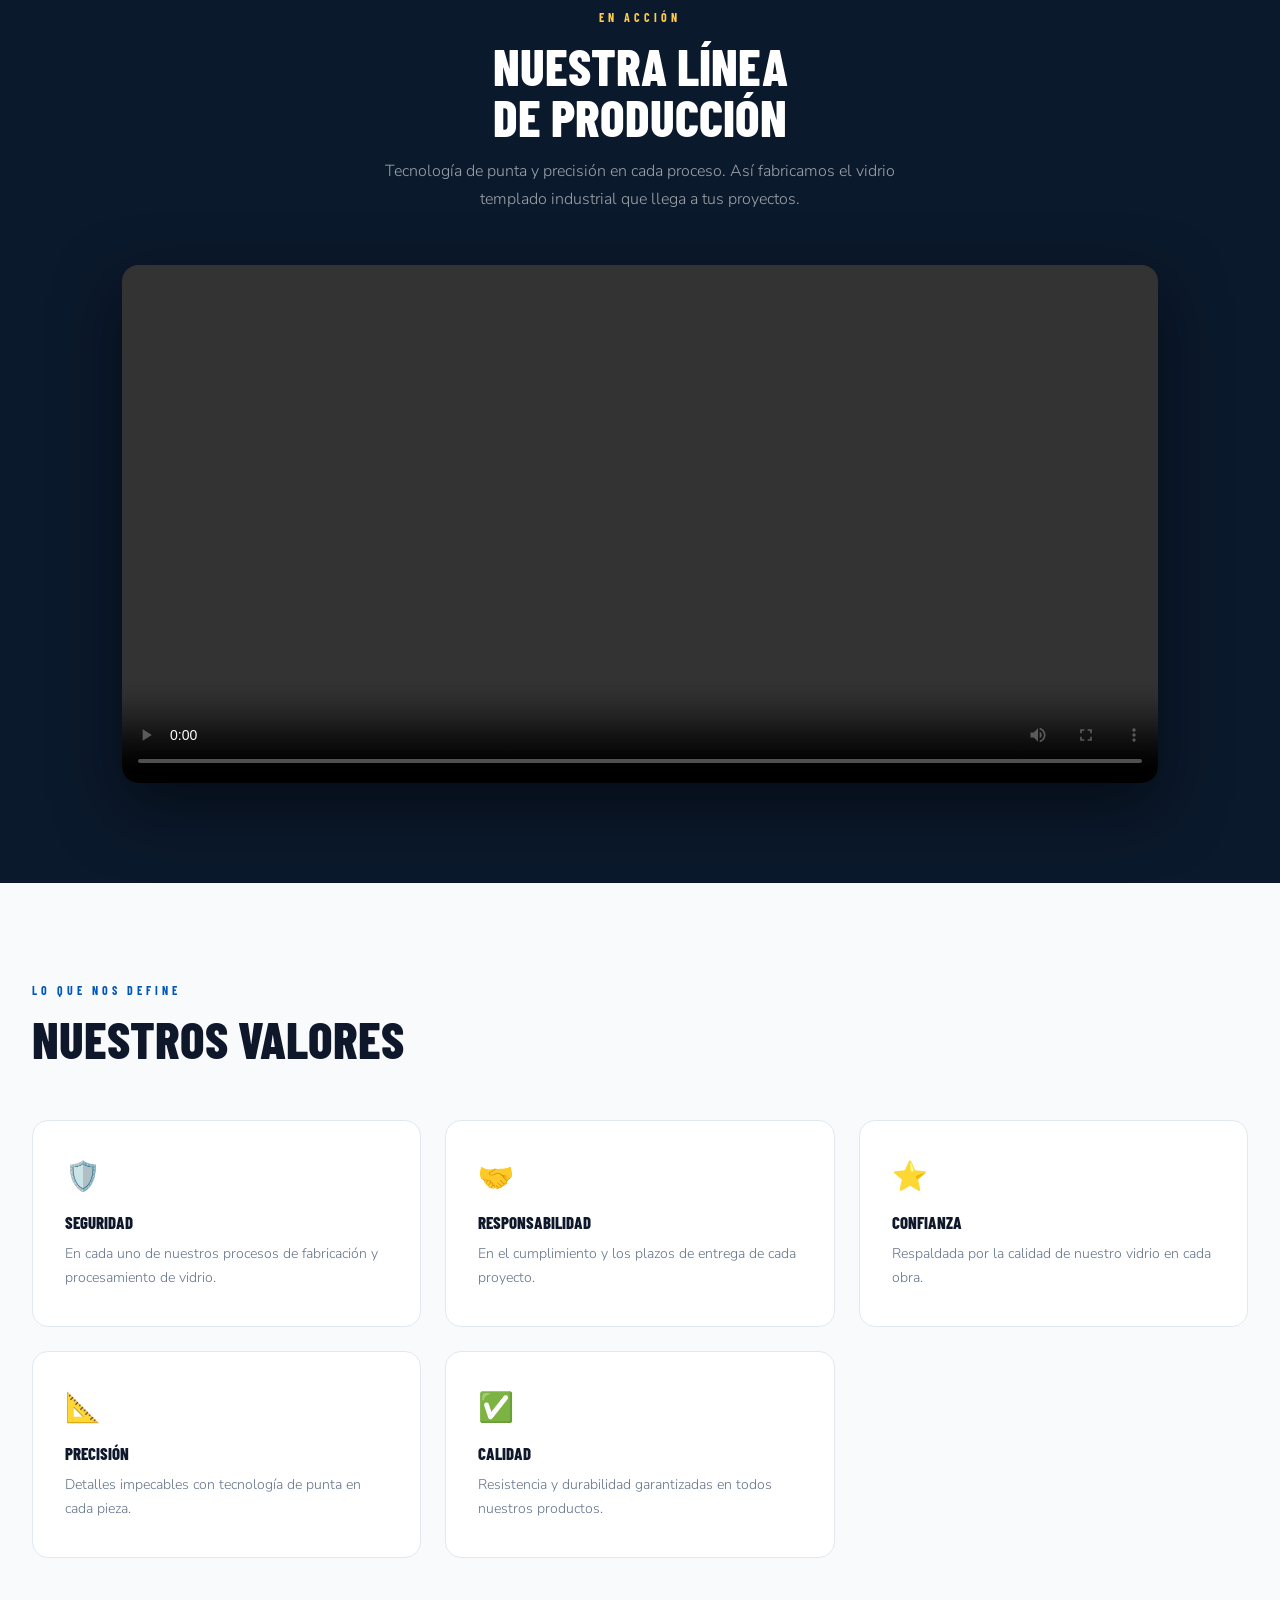
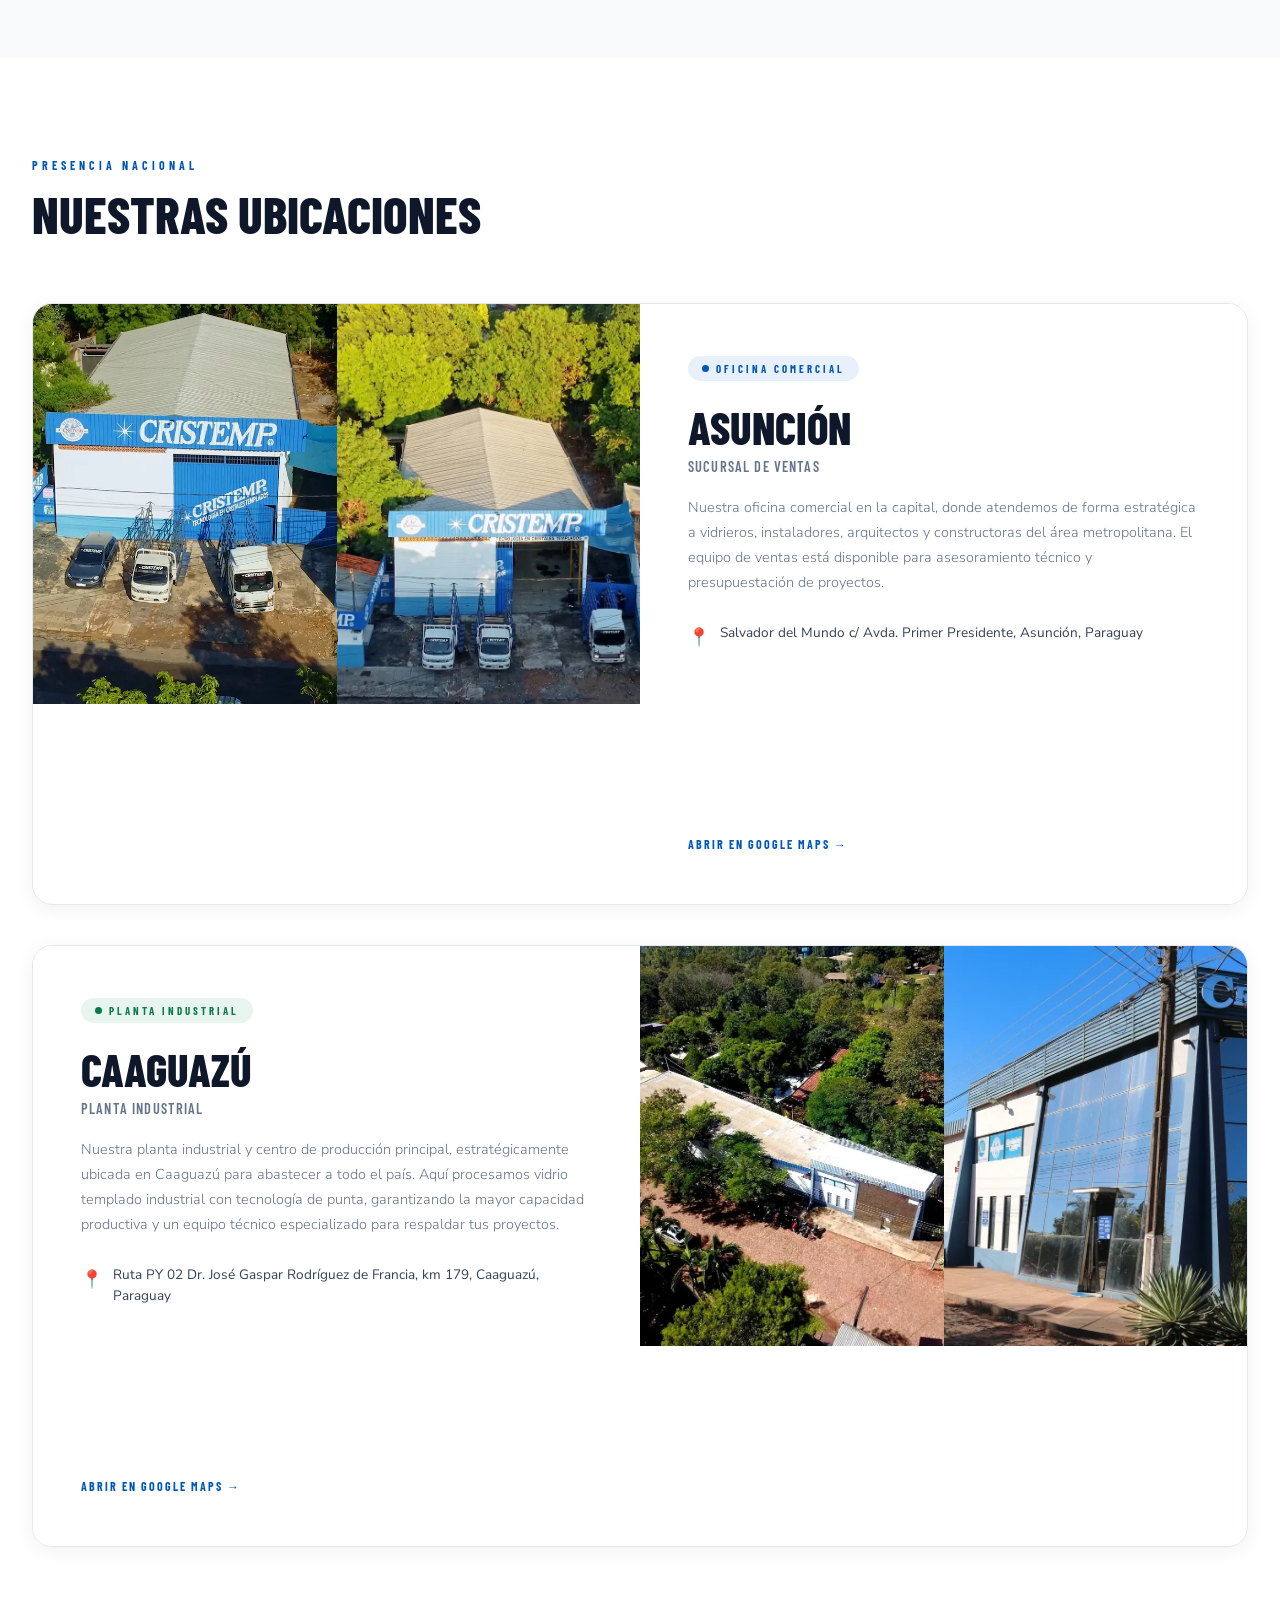
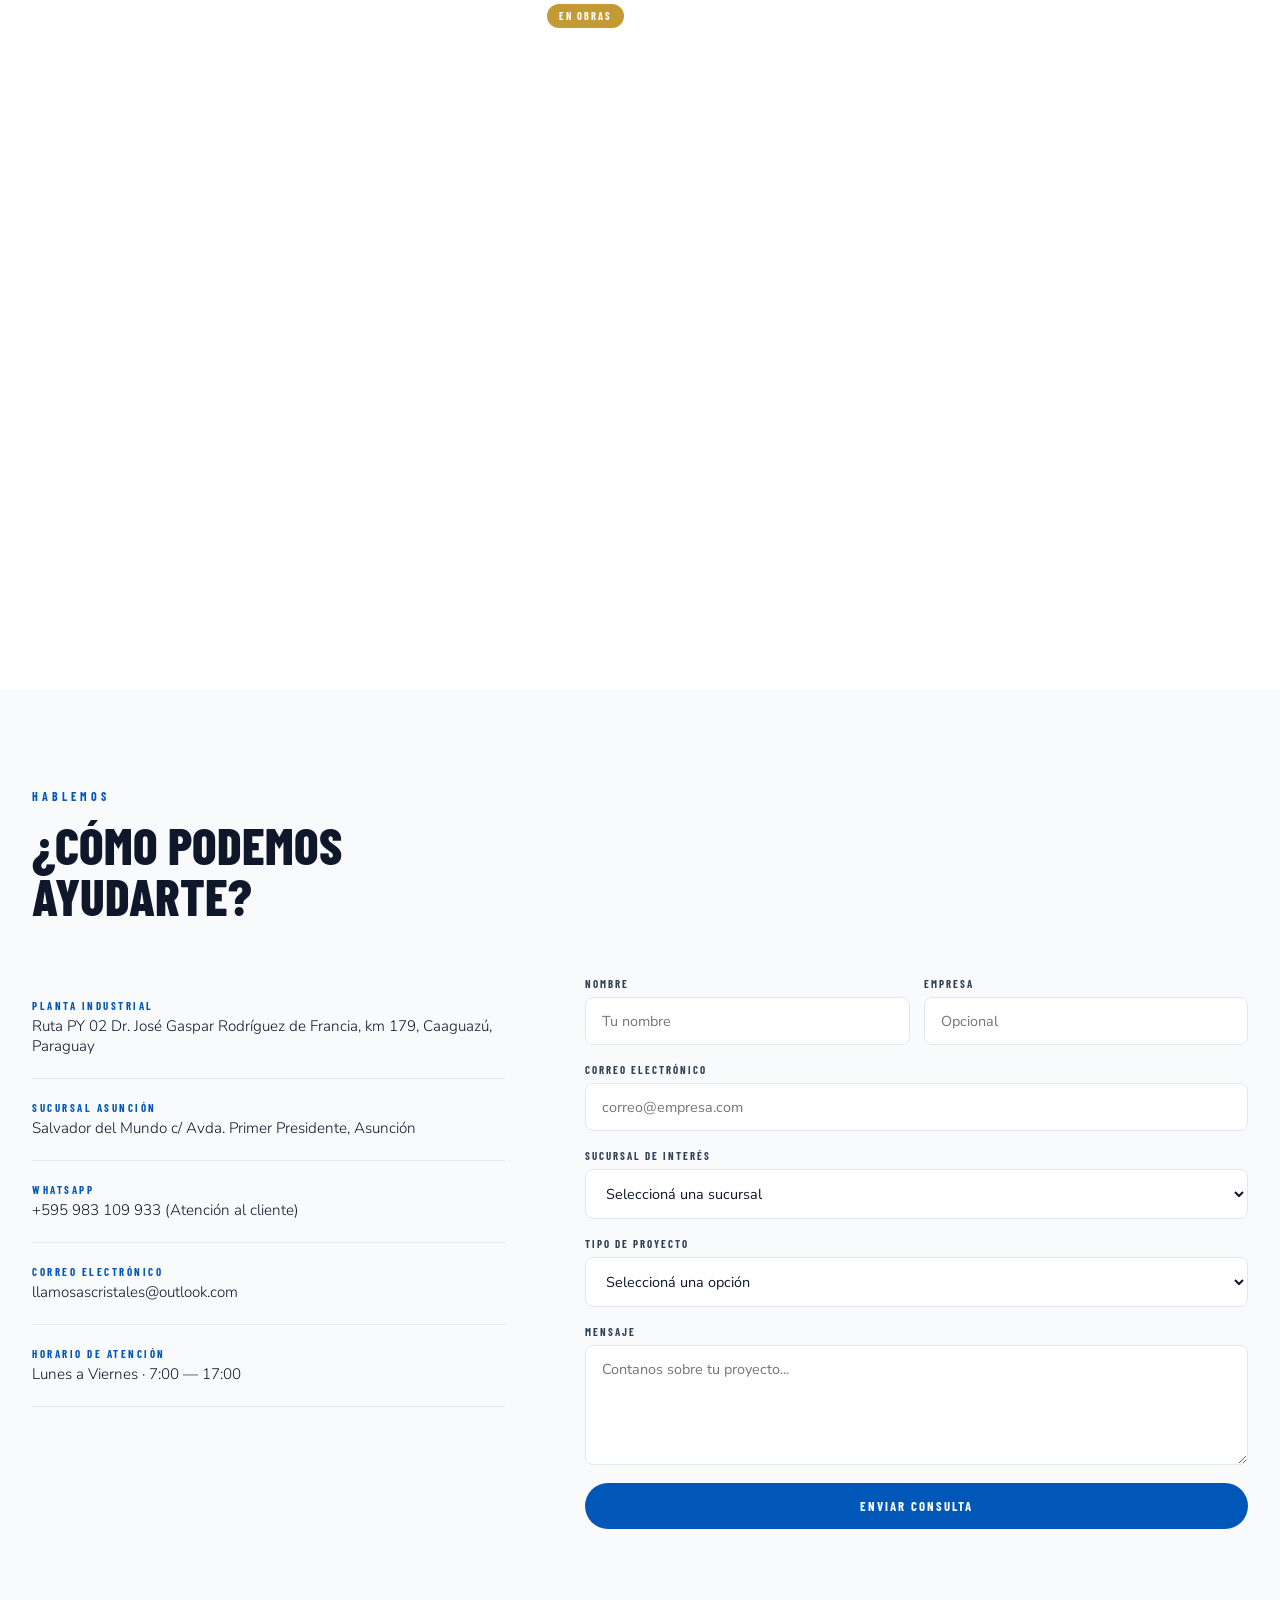
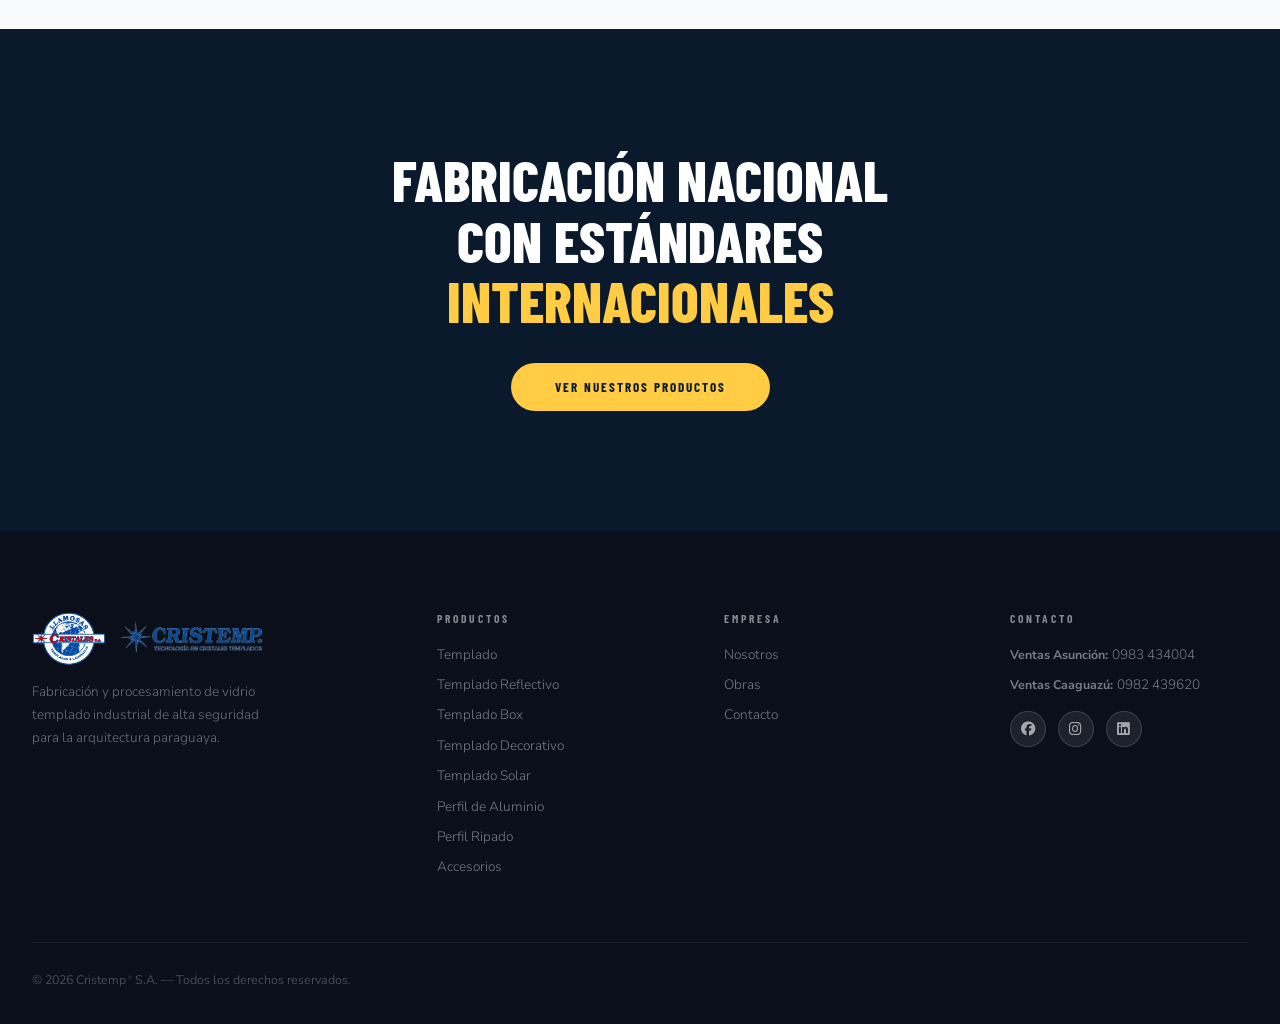
==== commit 7e9ff03a: "nuevos productos" ====
--- a/nosotros.html
+++ b/nosotros.html
@@ -448,11 +448,14 @@
         <div class="footer__col">
           <div class="footer__col-title">Productos</div>
           <ul>
-            <li><a href="productos.html#vidrios">Vidrios Templados</a></li>
-            <li><a href="productos.html#vidrios">Vidrios Laminados</a></li>
-            <li><a href="productos.html#vidrios">Vidrios Reflectivos</a></li>
-            <li><a href="productos.html#herrajes">Herrajes</a></li>
+            <li><a href="productos.html#templado">Templado</a></li>
+            <li><a href="productos.html#reflectivo">Templado Reflectivo</a></li>
+            <li><a href="productos.html#box">Templado Box</a></li>
+            <li><a href="productos.html#decorativo">Templado Decorativo</a></li>
+            <li><a href="productos.html#solar">Templado Solar</a></li>
             <li><a href="productos.html#aluminio">Perfil de Aluminio</a></li>
+            <li><a href="productos.html#ripado">Perfil Ripado</a></li>
+            <li><a href="productos.html#accesorios">Accesorios</a></li>
           </ul>
         </div>
         <div class="footer__col">
